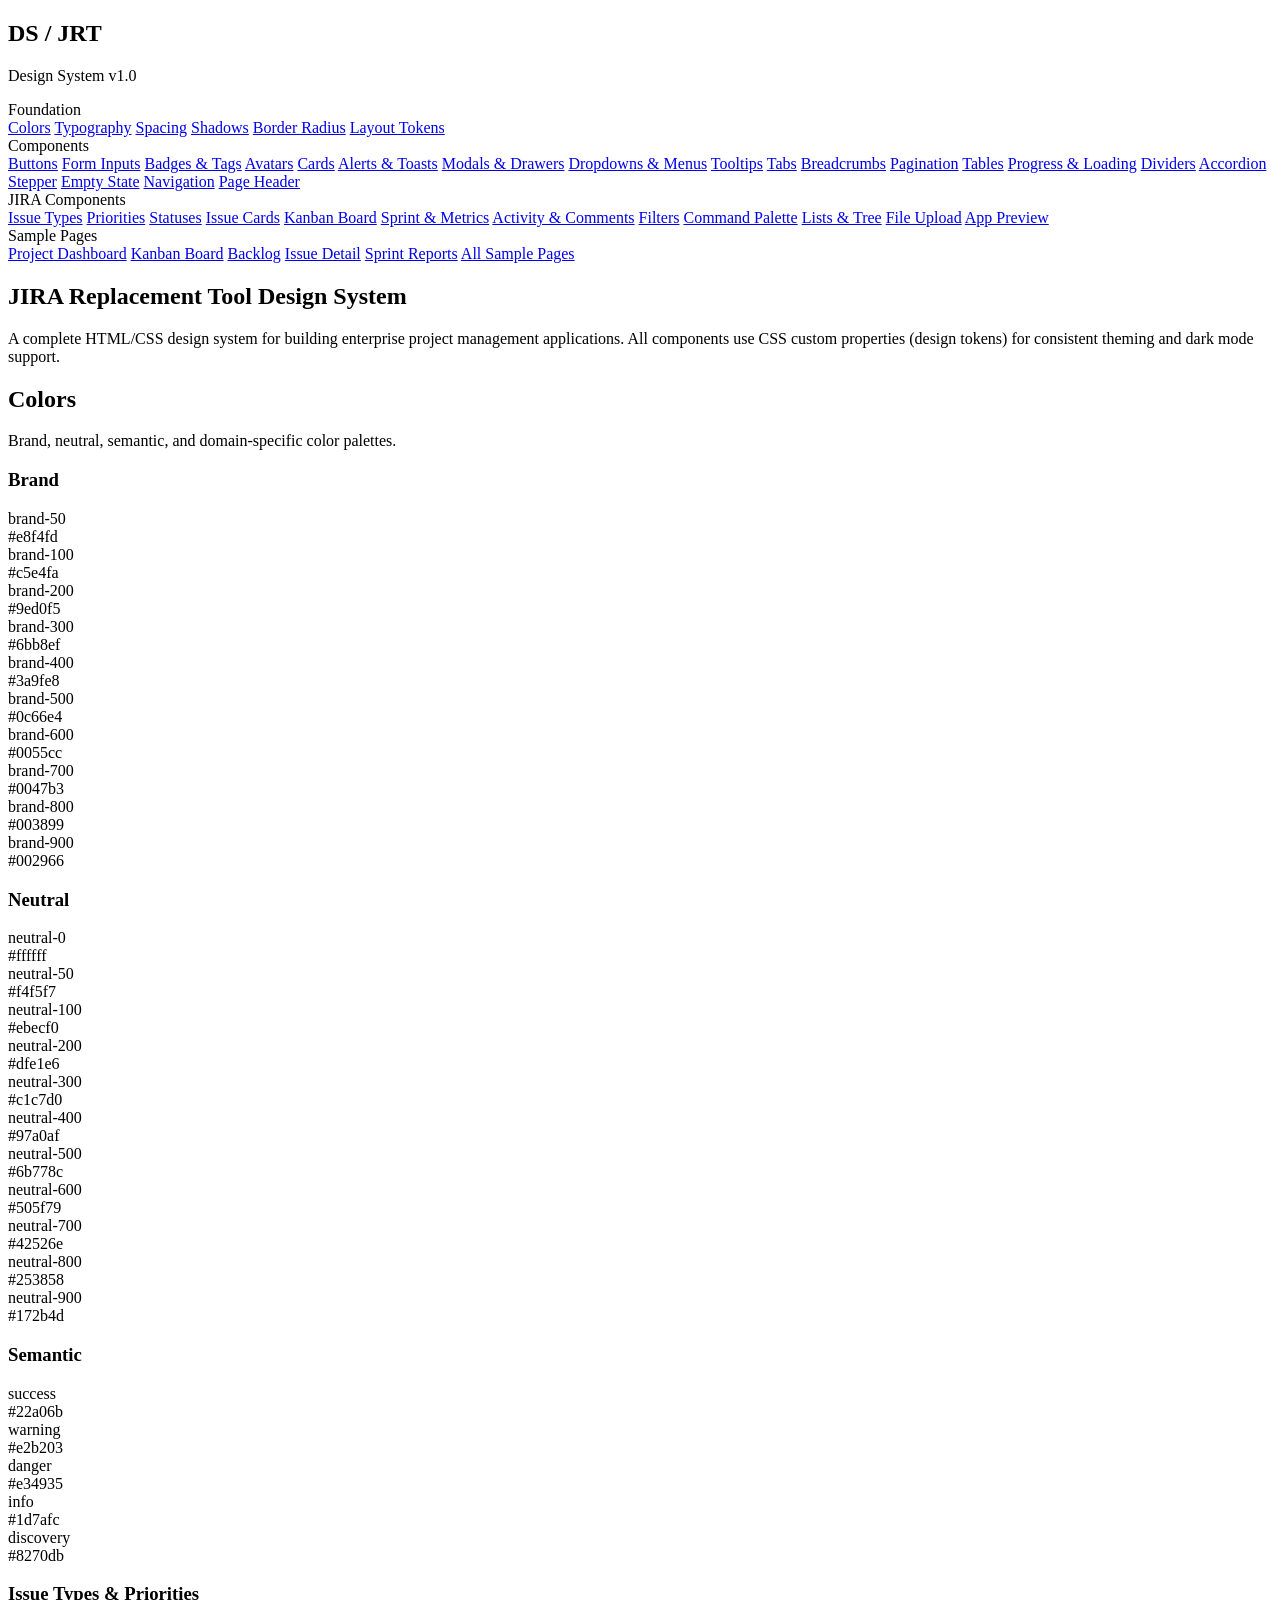
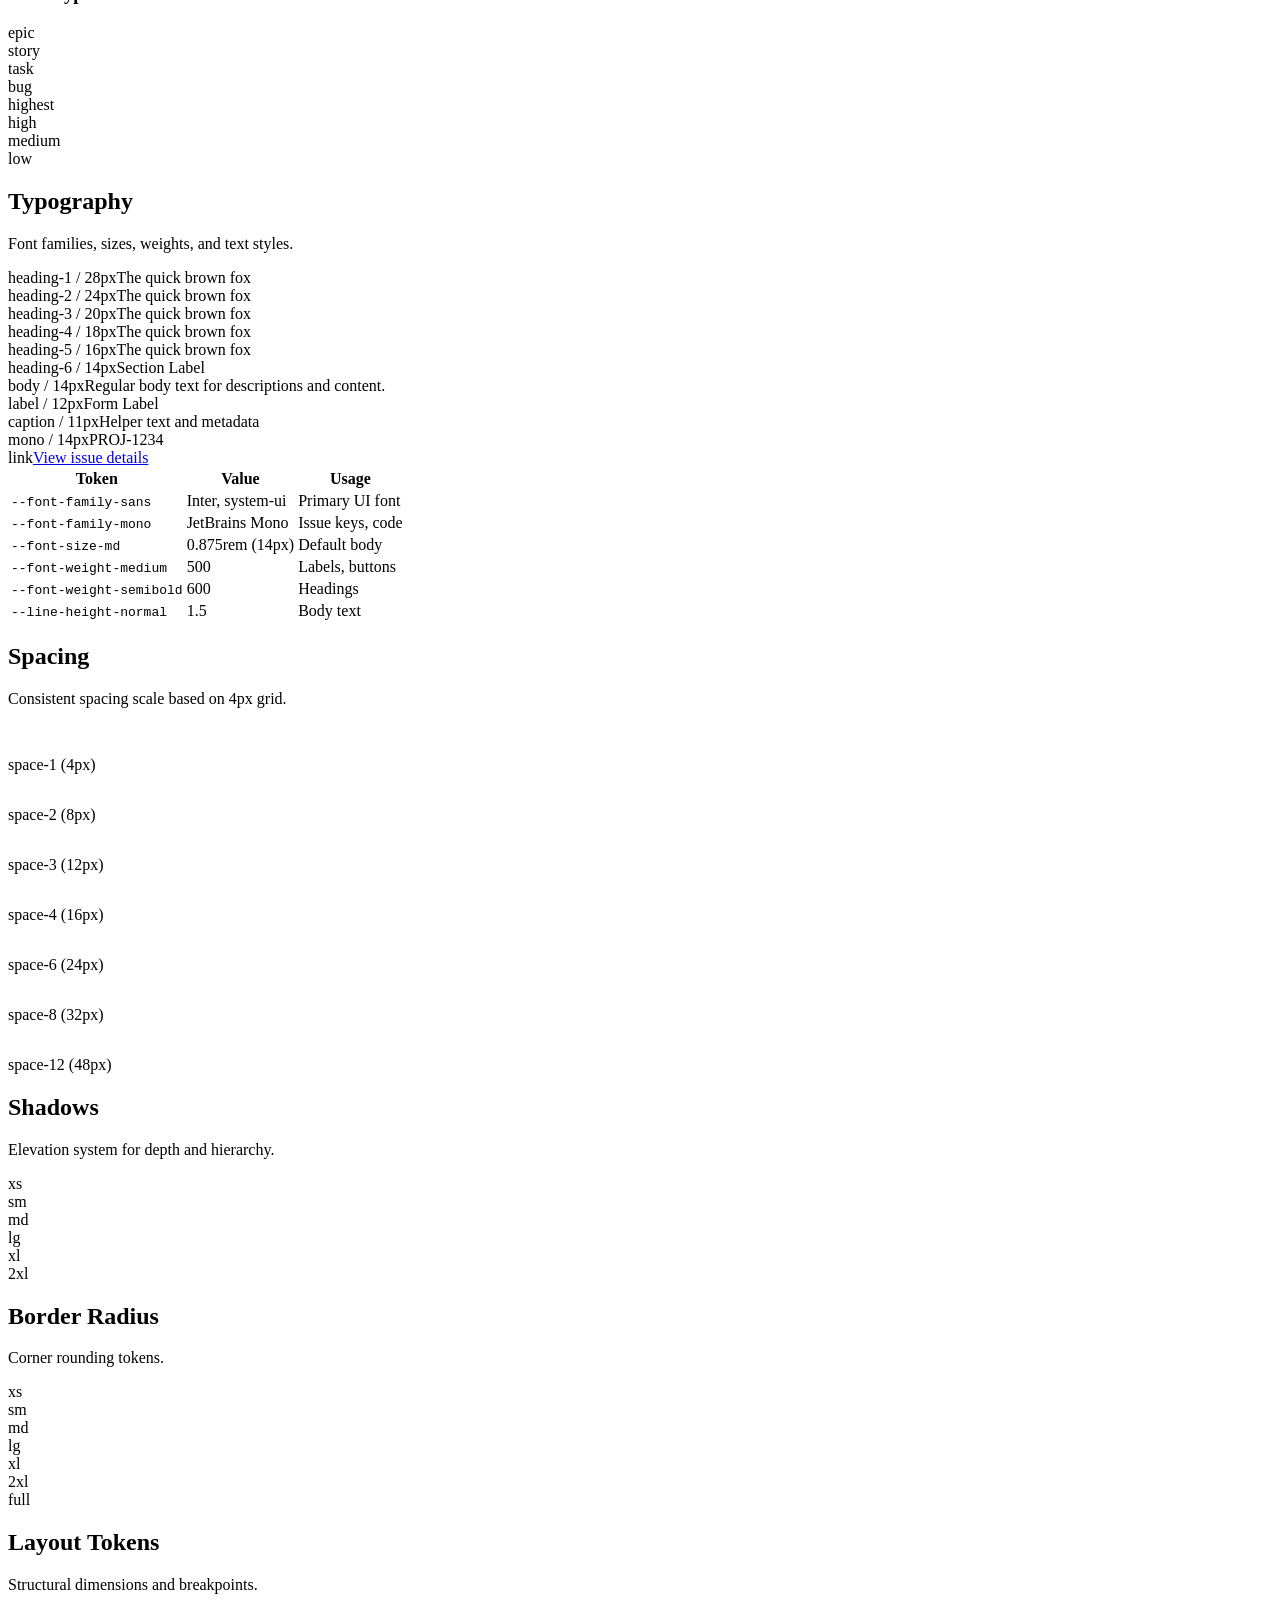
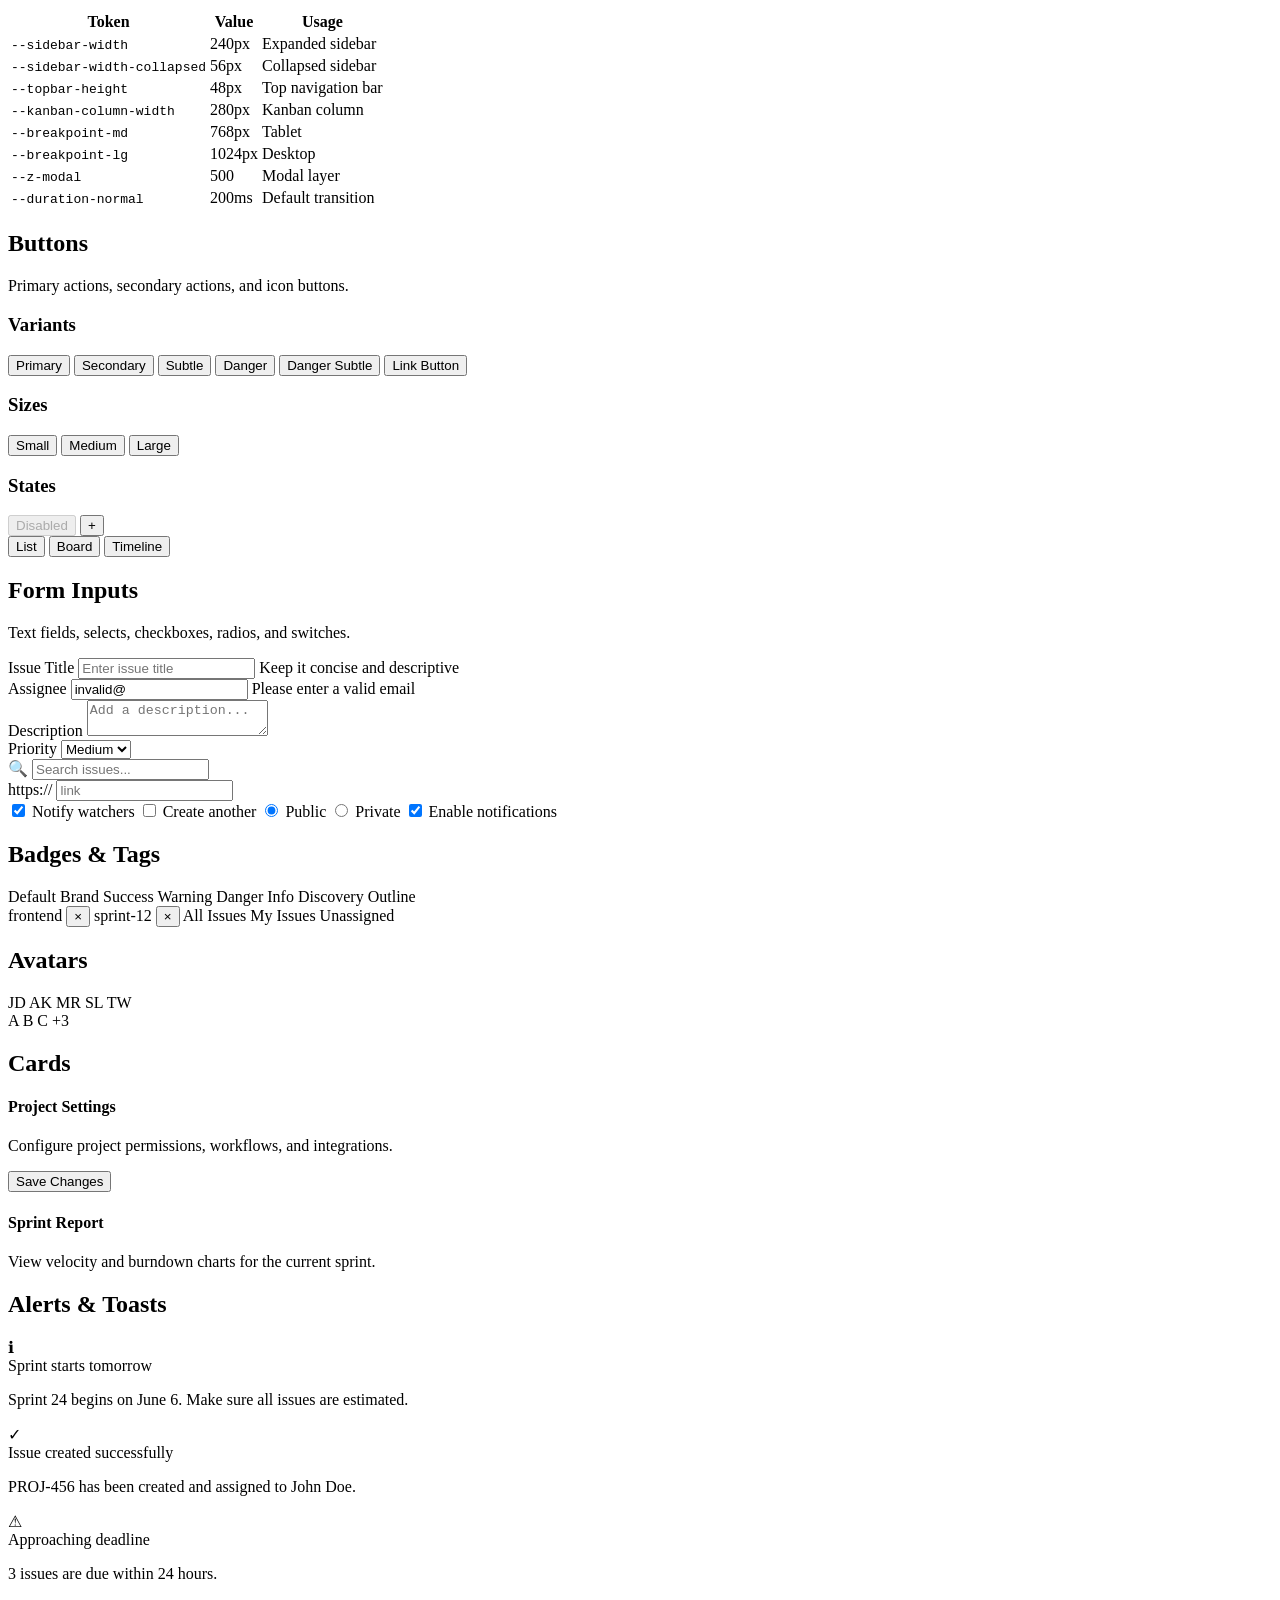
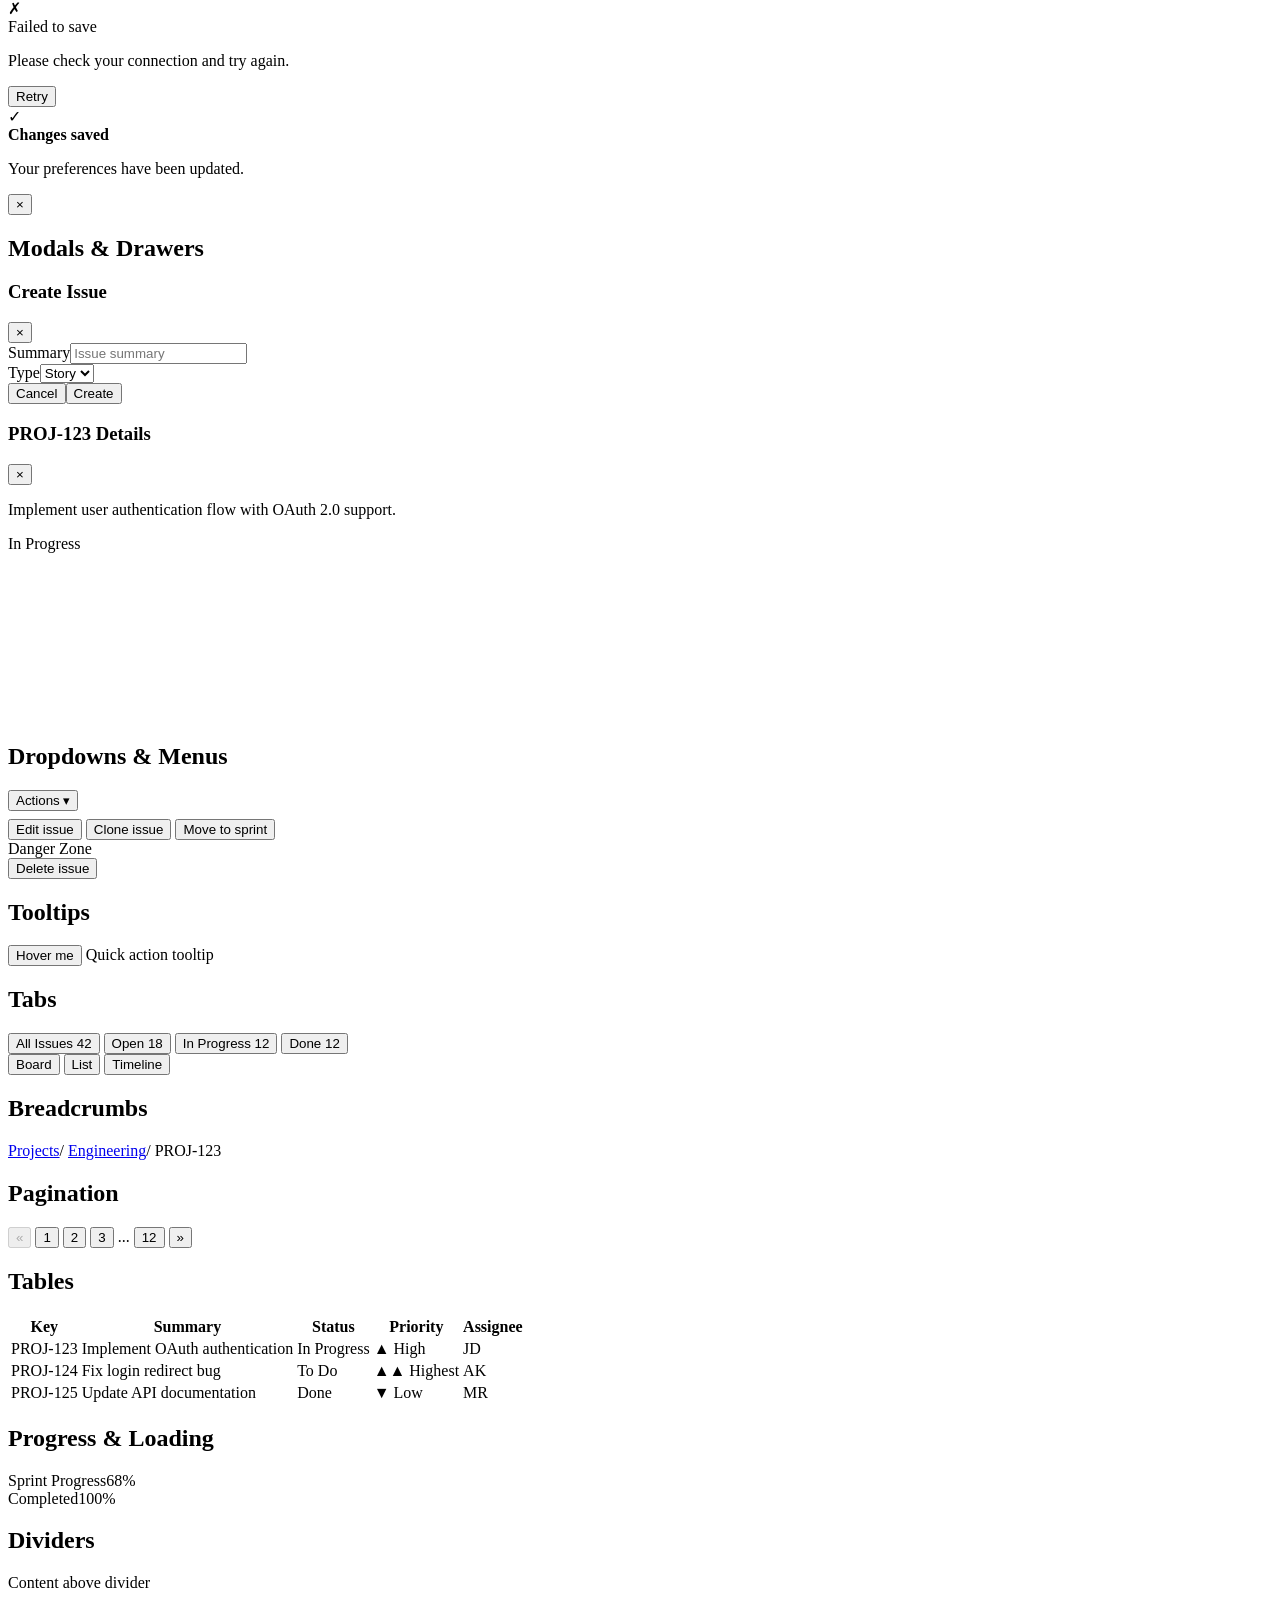
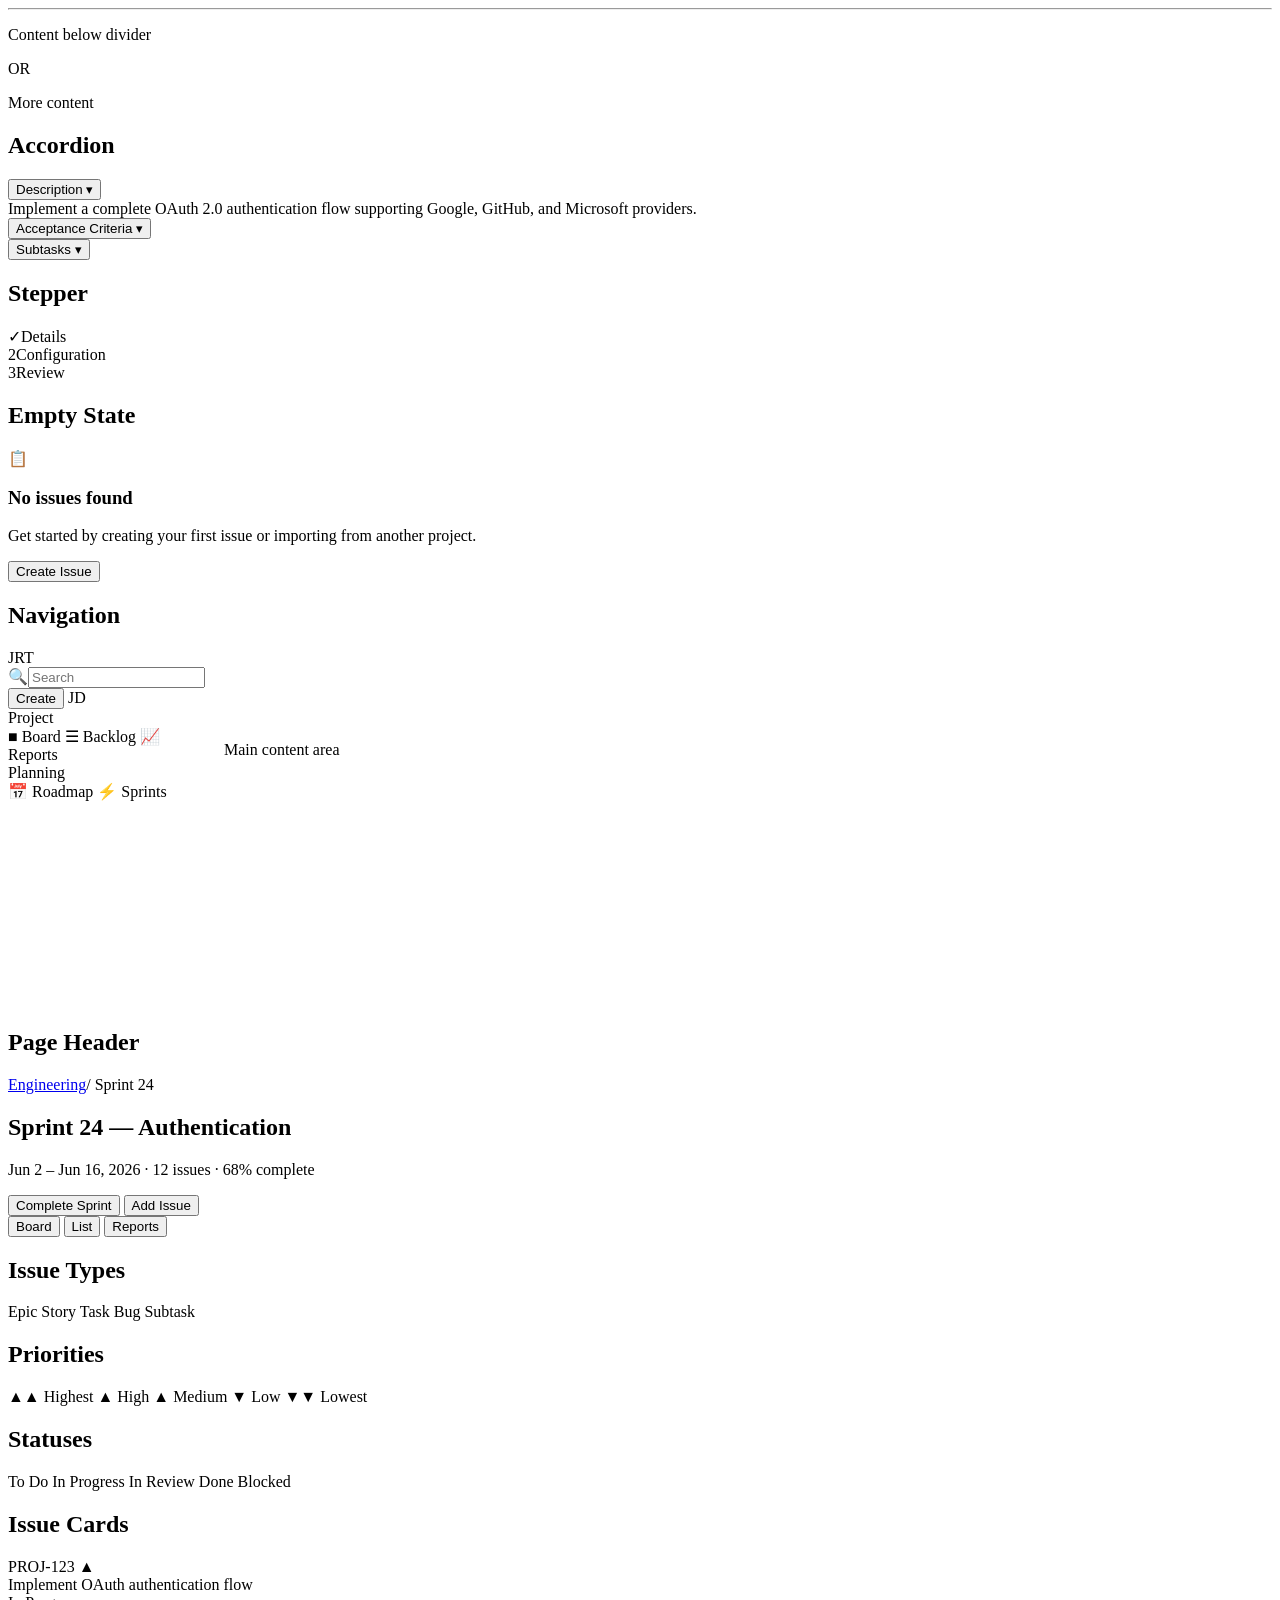
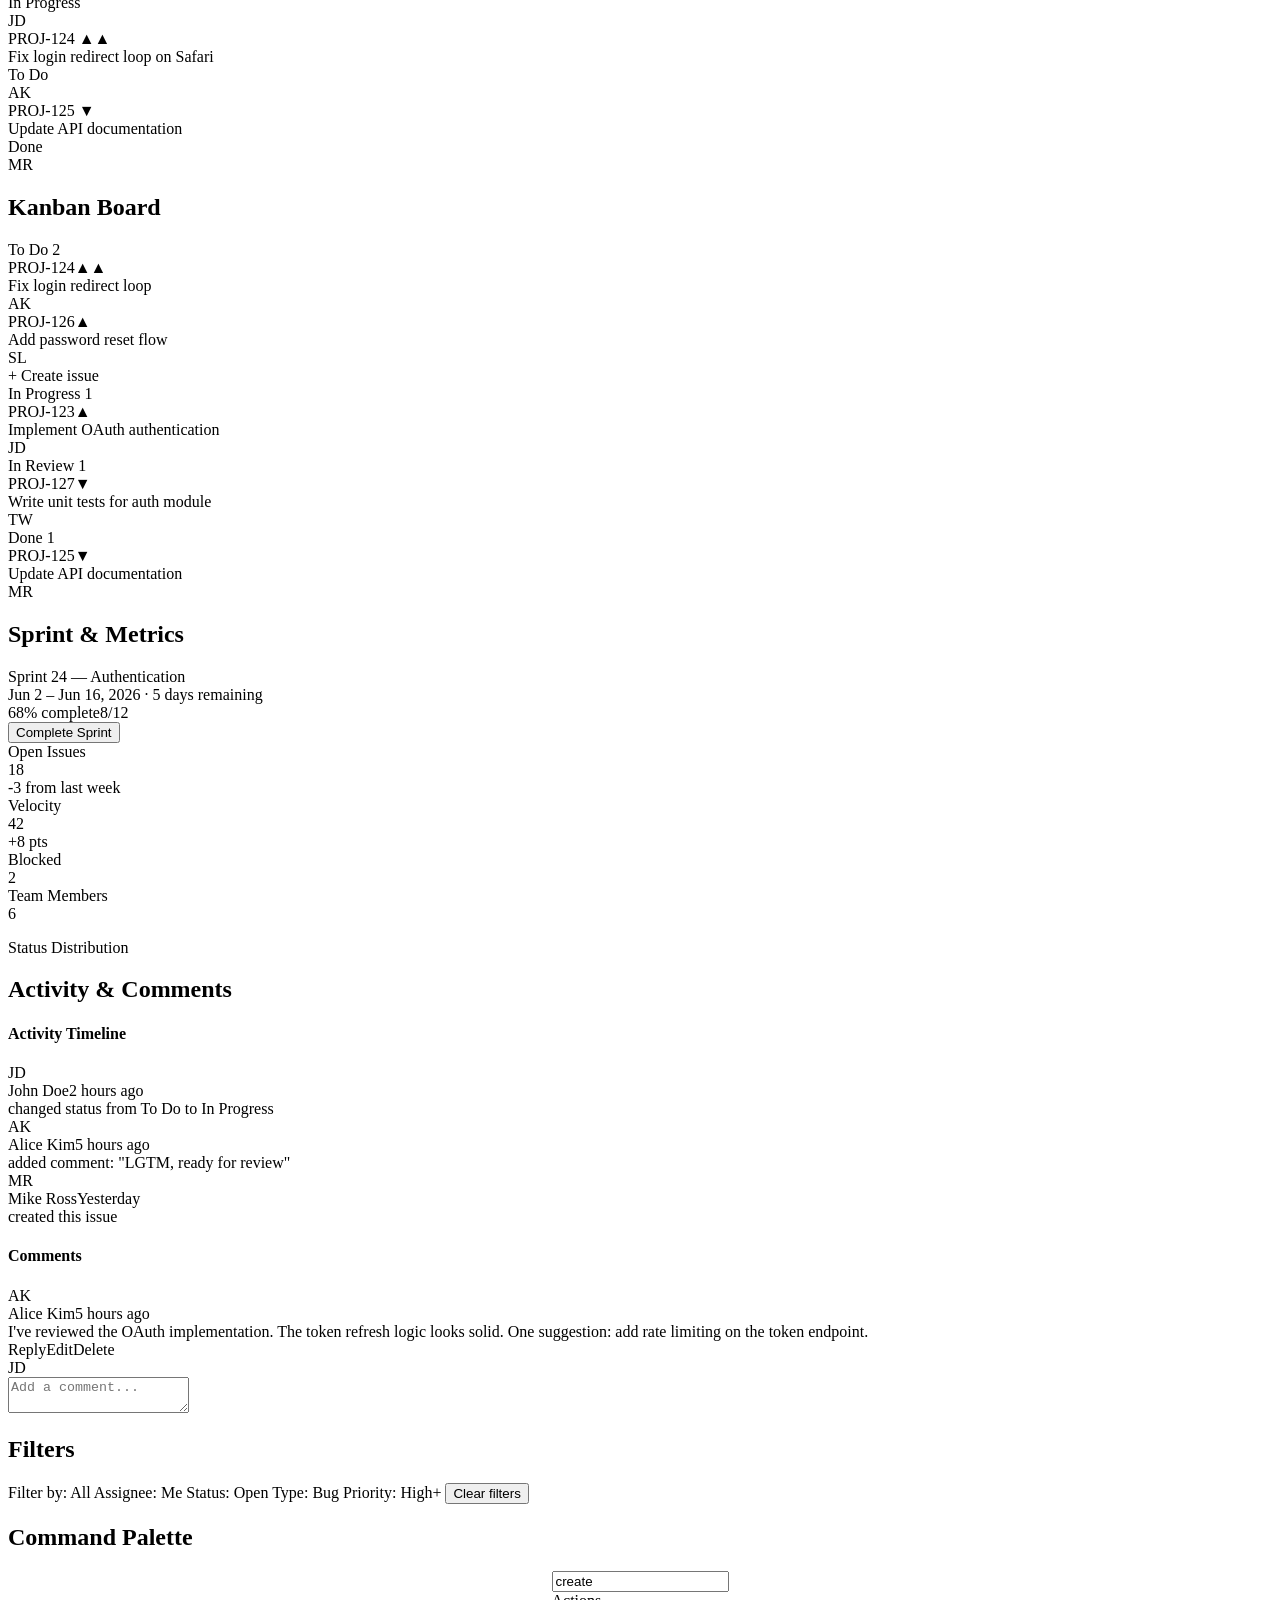
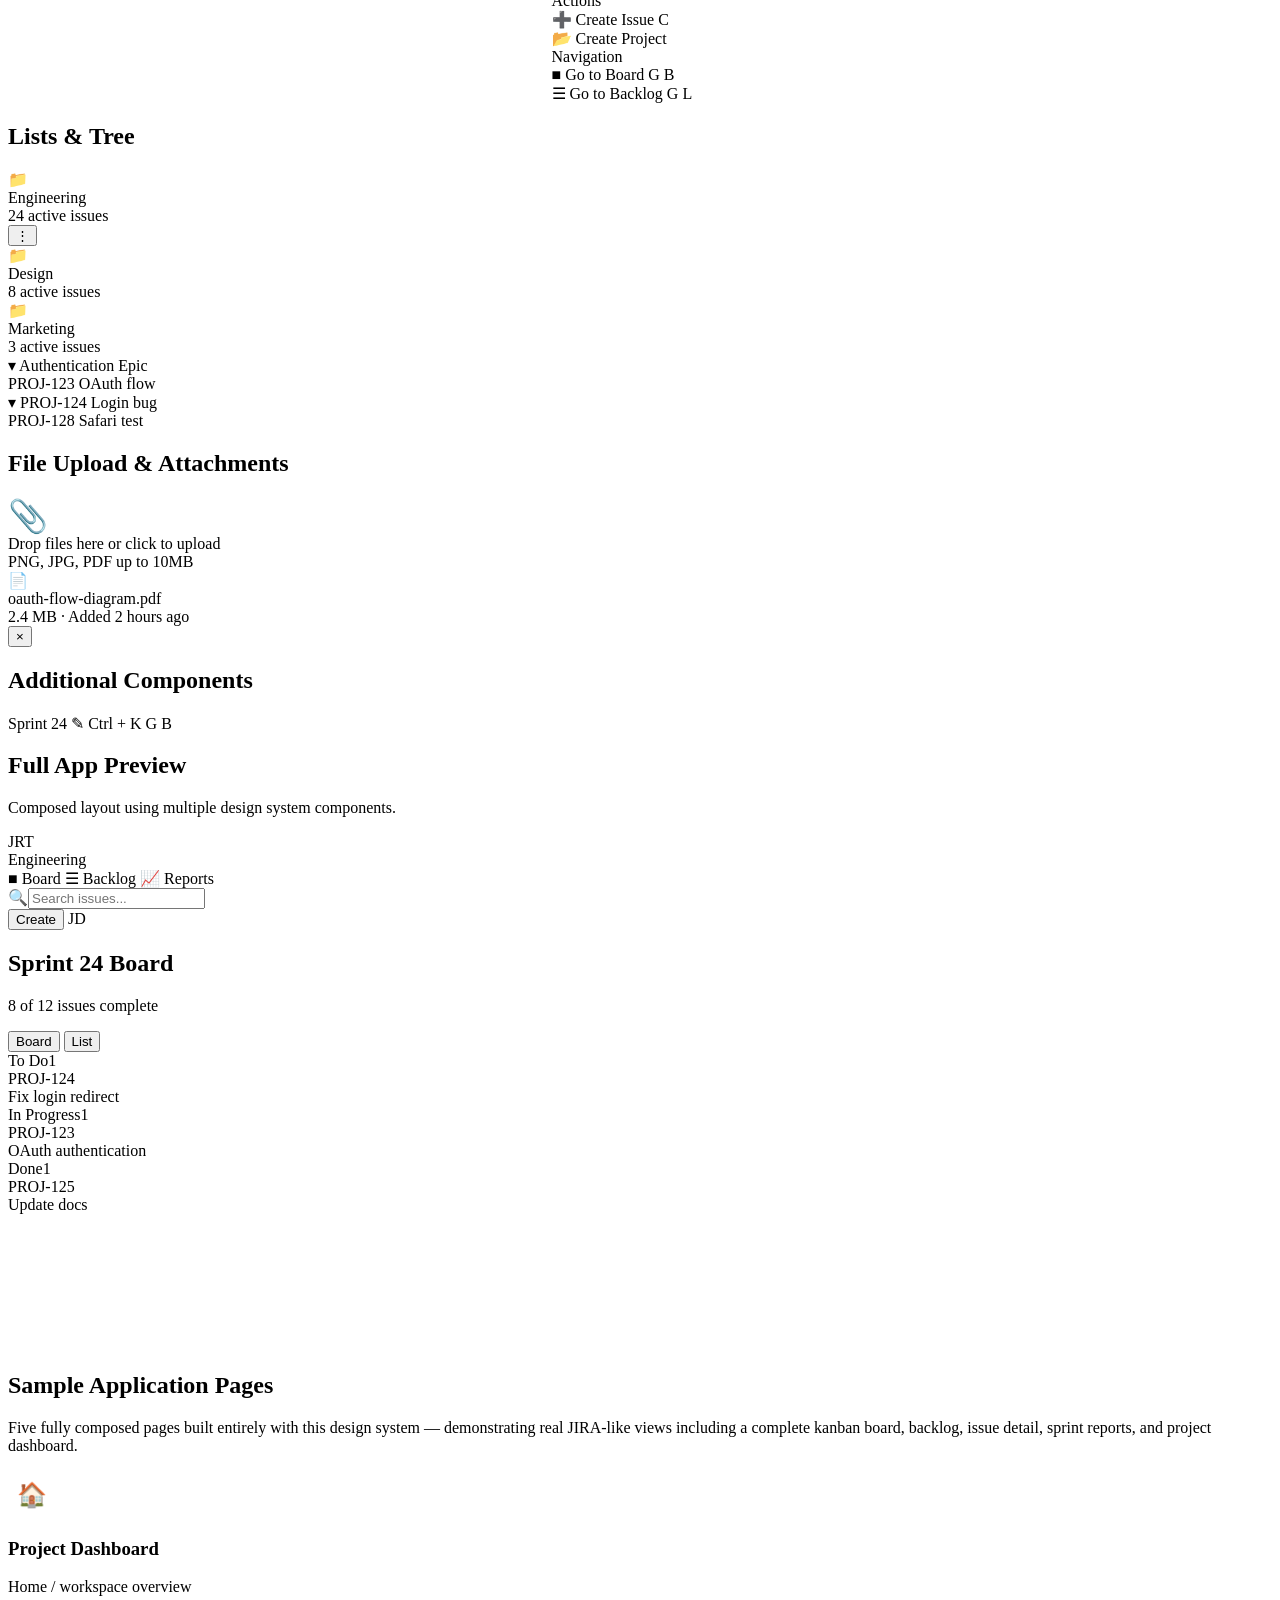
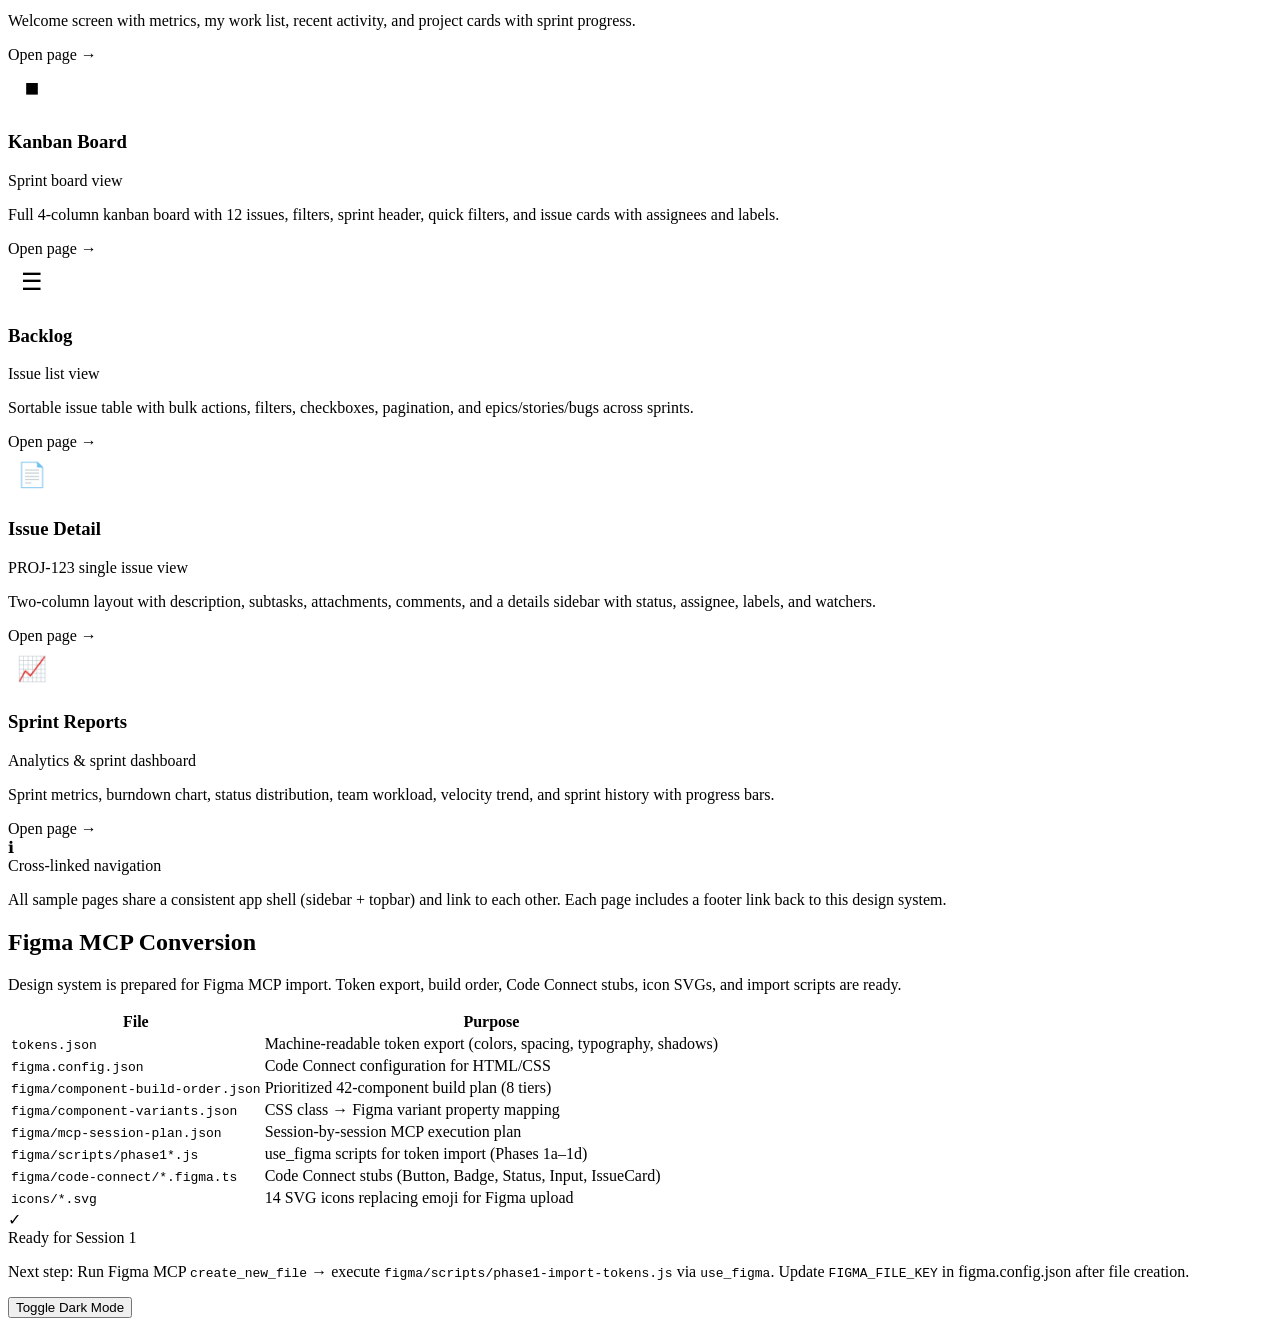
==== index.html @ b59e8199 "Add files via upload" ====
<!DOCTYPE html>
<html lang="en" data-theme="light">
<head>
  <meta charset="UTF-8">
  <meta name="viewport" content="width=device-width, initial-scale=1.0">
  <title>Design System — JIRA Replacement Tool</title>
  <link rel="stylesheet" href="css/main.css">
</head>
<body>
  <div class="ds-layout">
    <!-- Sidebar Navigation -->
    <aside class="ds-sidebar">
      <div class="ds-sidebar__brand">
        <h1>DS / JRT</h1>
        <p>Design System v1.0</p>
      </div>
      <nav>
        <div class="ds-nav__group">
          <div class="ds-nav__label">Foundation</div>
          <a href="#colors" class="ds-nav__link">Colors</a>
          <a href="#typography" class="ds-nav__link">Typography</a>
          <a href="#spacing" class="ds-nav__link">Spacing</a>
          <a href="#shadows" class="ds-nav__link">Shadows</a>
          <a href="#radius" class="ds-nav__link">Border Radius</a>
          <a href="#layout" class="ds-nav__link">Layout Tokens</a>
        </div>
        <div class="ds-nav__group">
          <div class="ds-nav__label">Components</div>
          <a href="#buttons" class="ds-nav__link">Buttons</a>
          <a href="#inputs" class="ds-nav__link">Form Inputs</a>
          <a href="#badges" class="ds-nav__link">Badges & Tags</a>
          <a href="#avatars" class="ds-nav__link">Avatars</a>
          <a href="#cards" class="ds-nav__link">Cards</a>
          <a href="#alerts" class="ds-nav__link">Alerts & Toasts</a>
          <a href="#modals" class="ds-nav__link">Modals & Drawers</a>
          <a href="#dropdowns" class="ds-nav__link">Dropdowns & Menus</a>
          <a href="#tooltips" class="ds-nav__link">Tooltips</a>
          <a href="#tabs" class="ds-nav__link">Tabs</a>
          <a href="#breadcrumbs" class="ds-nav__link">Breadcrumbs</a>
          <a href="#pagination" class="ds-nav__link">Pagination</a>
          <a href="#tables" class="ds-nav__link">Tables</a>
          <a href="#progress" class="ds-nav__link">Progress & Loading</a>
          <a href="#dividers" class="ds-nav__link">Dividers</a>
          <a href="#accordion" class="ds-nav__link">Accordion</a>
          <a href="#stepper" class="ds-nav__link">Stepper</a>
          <a href="#empty-state" class="ds-nav__link">Empty State</a>
          <a href="#navigation" class="ds-nav__link">Navigation</a>
          <a href="#page-header" class="ds-nav__link">Page Header</a>
        </div>
        <div class="ds-nav__group">
          <div class="ds-nav__label">JIRA Components</div>
          <a href="#issue-types" class="ds-nav__link">Issue Types</a>
          <a href="#priorities" class="ds-nav__link">Priorities</a>
          <a href="#statuses" class="ds-nav__link">Statuses</a>
          <a href="#issue-cards" class="ds-nav__link">Issue Cards</a>
          <a href="#kanban" class="ds-nav__link">Kanban Board</a>
          <a href="#sprint" class="ds-nav__link">Sprint & Metrics</a>
          <a href="#activity" class="ds-nav__link">Activity & Comments</a>
          <a href="#filters" class="ds-nav__link">Filters</a>
          <a href="#command-palette" class="ds-nav__link">Command Palette</a>
          <a href="#lists" class="ds-nav__link">Lists & Tree</a>
          <a href="#file-upload" class="ds-nav__link">File Upload</a>
          <a href="#app-preview" class="ds-nav__link">App Preview</a>
        </div>
        <div class="ds-nav__group">
          <div class="ds-nav__label">Sample Pages</div>
          <a href="pages/project-dashboard.html" class="ds-nav__link">Project Dashboard</a>
          <a href="pages/kanban-board.html" class="ds-nav__link">Kanban Board</a>
          <a href="pages/backlog.html" class="ds-nav__link">Backlog</a>
          <a href="pages/issue-detail.html" class="ds-nav__link">Issue Detail</a>
          <a href="pages/sprint-dashboard.html" class="ds-nav__link">Sprint Reports</a>
          <a href="#sample-pages" class="ds-nav__link">All Sample Pages</a>
        </div>
      </nav>
    </aside>

    <!-- Main Content -->
    <main class="ds-main">
      <!-- Hero -->
      <section class="ds-section" id="intro">
        <div class="ds-section__header">
          <h1 class="heading-1">JIRA Replacement Tool Design System</h1>
          <p class="ds-section__description">
            A complete HTML/CSS design system for building enterprise project management applications.
            All components use CSS custom properties (design tokens) for consistent theming and dark mode support.
          </p>
        </div>
      </section>

      <!-- ═══════════ DESIGN TOKENS ═══════════ -->

      <!-- Colors -->
      <section class="ds-section" id="colors">
        <div class="ds-section__header">
          <h2 class="ds-section__title">Colors</h2>
          <p class="ds-section__description">Brand, neutral, semantic, and domain-specific color palettes.</p>
        </div>

        <div class="ds-subsection">
          <h3 class="ds-subsection__title">Brand</h3>
          <div class="token-grid">
            <div class="token-swatch"><div class="token-swatch__color" style="background:var(--color-brand-50)"></div><div class="token-swatch__info"><div class="token-swatch__name">brand-50</div><div class="token-swatch__value">#e8f4fd</div></div></div>
            <div class="token-swatch"><div class="token-swatch__color" style="background:var(--color-brand-100)"></div><div class="token-swatch__info"><div class="token-swatch__name">brand-100</div><div class="token-swatch__value">#c5e4fa</div></div></div>
            <div class="token-swatch"><div class="token-swatch__color" style="background:var(--color-brand-200)"></div><div class="token-swatch__info"><div class="token-swatch__name">brand-200</div><div class="token-swatch__value">#9ed0f5</div></div></div>
            <div class="token-swatch"><div class="token-swatch__color" style="background:var(--color-brand-300)"></div><div class="token-swatch__info"><div class="token-swatch__name">brand-300</div><div class="token-swatch__value">#6bb8ef</div></div></div>
            <div class="token-swatch"><div class="token-swatch__color" style="background:var(--color-brand-400)"></div><div class="token-swatch__info"><div class="token-swatch__name">brand-400</div><div class="token-swatch__value">#3a9fe8</div></div></div>
            <div class="token-swatch"><div class="token-swatch__color" style="background:var(--color-brand-500)"></div><div class="token-swatch__info"><div class="token-swatch__name">brand-500</div><div class="token-swatch__value">#0c66e4</div></div></div>
            <div class="token-swatch"><div class="token-swatch__color" style="background:var(--color-brand-600)"></div><div class="token-swatch__info"><div class="token-swatch__name">brand-600</div><div class="token-swatch__value">#0055cc</div></div></div>
            <div class="token-swatch"><div class="token-swatch__color" style="background:var(--color-brand-700)"></div><div class="token-swatch__info"><div class="token-swatch__name">brand-700</div><div class="token-swatch__value">#0047b3</div></div></div>
            <div class="token-swatch"><div class="token-swatch__color" style="background:var(--color-brand-800)"></div><div class="token-swatch__info"><div class="token-swatch__name">brand-800</div><div class="token-swatch__value">#003899</div></div></div>
            <div class="token-swatch"><div class="token-swatch__color" style="background:var(--color-brand-900)"></div><div class="token-swatch__info"><div class="token-swatch__name">brand-900</div><div class="token-swatch__value">#002966</div></div></div>
          </div>
        </div>

        <div class="ds-subsection">
          <h3 class="ds-subsection__title">Neutral</h3>
          <div class="token-grid">
            <div class="token-swatch"><div class="token-swatch__color" style="background:var(--color-neutral-0)"></div><div class="token-swatch__info"><div class="token-swatch__name">neutral-0</div><div class="token-swatch__value">#ffffff</div></div></div>
            <div class="token-swatch"><div class="token-swatch__color" style="background:var(--color-neutral-50)"></div><div class="token-swatch__info"><div class="token-swatch__name">neutral-50</div><div class="token-swatch__value">#f4f5f7</div></div></div>
            <div class="token-swatch"><div class="token-swatch__color" style="background:var(--color-neutral-100)"></div><div class="token-swatch__info"><div class="token-swatch__name">neutral-100</div><div class="token-swatch__value">#ebecf0</div></div></div>
            <div class="token-swatch"><div class="token-swatch__color" style="background:var(--color-neutral-200)"></div><div class="token-swatch__info"><div class="token-swatch__name">neutral-200</div><div class="token-swatch__value">#dfe1e6</div></div></div>
            <div class="token-swatch"><div class="token-swatch__color" style="background:var(--color-neutral-300)"></div><div class="token-swatch__info"><div class="token-swatch__name">neutral-300</div><div class="token-swatch__value">#c1c7d0</div></div></div>
            <div class="token-swatch"><div class="token-swatch__color" style="background:var(--color-neutral-400)"></div><div class="token-swatch__info"><div class="token-swatch__name">neutral-400</div><div class="token-swatch__value">#97a0af</div></div></div>
            <div class="token-swatch"><div class="token-swatch__color" style="background:var(--color-neutral-500)"></div><div class="token-swatch__info"><div class="token-swatch__name">neutral-500</div><div class="token-swatch__value">#6b778c</div></div></div>
            <div class="token-swatch"><div class="token-swatch__color" style="background:var(--color-neutral-600)"></div><div class="token-swatch__info"><div class="token-swatch__name">neutral-600</div><div class="token-swatch__value">#505f79</div></div></div>
            <div class="token-swatch"><div class="token-swatch__color" style="background:var(--color-neutral-700)"></div><div class="token-swatch__info"><div class="token-swatch__name">neutral-700</div><div class="token-swatch__value">#42526e</div></div></div>
            <div class="token-swatch"><div class="token-swatch__color" style="background:var(--color-neutral-800)"></div><div class="token-swatch__info"><div class="token-swatch__name">neutral-800</div><div class="token-swatch__value">#253858</div></div></div>
            <div class="token-swatch"><div class="token-swatch__color" style="background:var(--color-neutral-900)"></div><div class="token-swatch__info"><div class="token-swatch__name">neutral-900</div><div class="token-swatch__value">#172b4d</div></div></div>
          </div>
        </div>

        <div class="ds-subsection">
          <h3 class="ds-subsection__title">Semantic</h3>
          <div class="token-grid">
            <div class="token-swatch"><div class="token-swatch__color" style="background:var(--color-success-500)"></div><div class="token-swatch__info"><div class="token-swatch__name">success</div><div class="token-swatch__value">#22a06b</div></div></div>
            <div class="token-swatch"><div class="token-swatch__color" style="background:var(--color-warning-500)"></div><div class="token-swatch__info"><div class="token-swatch__name">warning</div><div class="token-swatch__value">#e2b203</div></div></div>
            <div class="token-swatch"><div class="token-swatch__color" style="background:var(--color-danger-500)"></div><div class="token-swatch__info"><div class="token-swatch__name">danger</div><div class="token-swatch__value">#e34935</div></div></div>
            <div class="token-swatch"><div class="token-swatch__color" style="background:var(--color-info-500)"></div><div class="token-swatch__info"><div class="token-swatch__name">info</div><div class="token-swatch__value">#1d7afc</div></div></div>
            <div class="token-swatch"><div class="token-swatch__color" style="background:var(--color-discovery-500)"></div><div class="token-swatch__info"><div class="token-swatch__name">discovery</div><div class="token-swatch__value">#8270db</div></div></div>
          </div>
        </div>

        <div class="ds-subsection">
          <h3 class="ds-subsection__title">Issue Types & Priorities</h3>
          <div class="token-grid">
            <div class="token-swatch"><div class="token-swatch__color" style="background:var(--color-issue-epic)"></div><div class="token-swatch__info"><div class="token-swatch__name">epic</div></div></div>
            <div class="token-swatch"><div class="token-swatch__color" style="background:var(--color-issue-story)"></div><div class="token-swatch__info"><div class="token-swatch__name">story</div></div></div>
            <div class="token-swatch"><div class="token-swatch__color" style="background:var(--color-issue-task)"></div><div class="token-swatch__info"><div class="token-swatch__name">task</div></div></div>
            <div class="token-swatch"><div class="token-swatch__color" style="background:var(--color-issue-bug)"></div><div class="token-swatch__info"><div class="token-swatch__name">bug</div></div></div>
            <div class="token-swatch"><div class="token-swatch__color" style="background:var(--color-priority-highest)"></div><div class="token-swatch__info"><div class="token-swatch__name">highest</div></div></div>
            <div class="token-swatch"><div class="token-swatch__color" style="background:var(--color-priority-high)"></div><div class="token-swatch__info"><div class="token-swatch__name">high</div></div></div>
            <div class="token-swatch"><div class="token-swatch__color" style="background:var(--color-priority-medium)"></div><div class="token-swatch__info"><div class="token-swatch__name">medium</div></div></div>
            <div class="token-swatch"><div class="token-swatch__color" style="background:var(--color-priority-low)"></div><div class="token-swatch__info"><div class="token-swatch__name">low</div></div></div>
          </div>
        </div>
      </section>

      <!-- Typography -->
      <section class="ds-section" id="typography">
        <div class="ds-section__header">
          <h2 class="ds-section__title">Typography</h2>
          <p class="ds-section__description">Font families, sizes, weights, and text styles.</p>
        </div>
        <div class="ds-demo">
          <div class="typography-demo">
            <div class="typography-row"><span class="typography-row__meta">heading-1 / 28px</span><span class="heading-1">The quick brown fox</span></div>
            <div class="typography-row"><span class="typography-row__meta">heading-2 / 24px</span><span class="heading-2">The quick brown fox</span></div>
            <div class="typography-row"><span class="typography-row__meta">heading-3 / 20px</span><span class="heading-3">The quick brown fox</span></div>
            <div class="typography-row"><span class="typography-row__meta">heading-4 / 18px</span><span class="heading-4">The quick brown fox</span></div>
            <div class="typography-row"><span class="typography-row__meta">heading-5 / 16px</span><span class="heading-5">The quick brown fox</span></div>
            <div class="typography-row"><span class="typography-row__meta">heading-6 / 14px</span><span class="heading-6">Section Label</span></div>
            <div class="typography-row"><span class="typography-row__meta">body / 14px</span><span>Regular body text for descriptions and content.</span></div>
            <div class="typography-row"><span class="typography-row__meta">label / 12px</span><span class="label">Form Label</span></div>
            <div class="typography-row"><span class="typography-row__meta">caption / 11px</span><span class="caption">Helper text and metadata</span></div>
            <div class="typography-row"><span class="typography-row__meta">mono / 14px</span><span class="code">PROJ-1234</span></div>
            <div class="typography-row"><span class="typography-row__meta">link</span><a href="#" class="link">View issue details</a></div>
          </div>
        </div>
        <table class="token-table">
          <thead><tr><th>Token</th><th>Value</th><th>Usage</th></tr></thead>
          <tbody>
            <tr><td><code>--font-family-sans</code></td><td>Inter, system-ui</td><td>Primary UI font</td></tr>
            <tr><td><code>--font-family-mono</code></td><td>JetBrains Mono</td><td>Issue keys, code</td></tr>
            <tr><td><code>--font-size-md</code></td><td>0.875rem (14px)</td><td>Default body</td></tr>
            <tr><td><code>--font-weight-medium</code></td><td>500</td><td>Labels, buttons</td></tr>
            <tr><td><code>--font-weight-semibold</code></td><td>600</td><td>Headings</td></tr>
            <tr><td><code>--line-height-normal</code></td><td>1.5</td><td>Body text</td></tr>
          </tbody>
        </table>
      </section>

      <!-- Spacing -->
      <section class="ds-section" id="spacing">
        <div class="ds-section__header">
          <h2 class="ds-section__title">Spacing</h2>
          <p class="ds-section__description">Consistent spacing scale based on 4px grid.</p>
        </div>
        <div class="ds-demo">
          <div class="spacing-demo">
            <div class="spacing-block"><div class="spacing-block__visual" style="width:var(--space-1);height:32px"></div><span class="spacing-block__label">space-1 (4px)</span></div>
            <div class="spacing-block"><div class="spacing-block__visual" style="width:var(--space-2);height:32px"></div><span class="spacing-block__label">space-2 (8px)</span></div>
            <div class="spacing-block"><div class="spacing-block__visual" style="width:var(--space-3);height:32px"></div><span class="spacing-block__label">space-3 (12px)</span></div>
            <div class="spacing-block"><div class="spacing-block__visual" style="width:var(--space-4);height:32px"></div><span class="spacing-block__label">space-4 (16px)</span></div>
            <div class="spacing-block"><div class="spacing-block__visual" style="width:var(--space-6);height:32px"></div><span class="spacing-block__label">space-6 (24px)</span></div>
            <div class="spacing-block"><div class="spacing-block__visual" style="width:var(--space-8);height:32px"></div><span class="spacing-block__label">space-8 (32px)</span></div>
            <div class="spacing-block"><div class="spacing-block__visual" style="width:var(--space-12);height:32px"></div><span class="spacing-block__label">space-12 (48px)</span></div>
          </div>
        </div>
      </section>

      <!-- Shadows -->
      <section class="ds-section" id="shadows">
        <div class="ds-section__header">
          <h2 class="ds-section__title">Shadows</h2>
          <p class="ds-section__description">Elevation system for depth and hierarchy.</p>
        </div>
        <div class="ds-demo">
          <div class="shadow-demo">
            <div class="shadow-box" style="box-shadow:var(--shadow-xs)">xs</div>
            <div class="shadow-box" style="box-shadow:var(--shadow-sm)">sm</div>
            <div class="shadow-box" style="box-shadow:var(--shadow-md)">md</div>
            <div class="shadow-box" style="box-shadow:var(--shadow-lg)">lg</div>
            <div class="shadow-box" style="box-shadow:var(--shadow-xl)">xl</div>
            <div class="shadow-box" style="box-shadow:var(--shadow-2xl)">2xl</div>
          </div>
        </div>
      </section>

      <!-- Border Radius -->
      <section class="ds-section" id="radius">
        <div class="ds-section__header">
          <h2 class="ds-section__title">Border Radius</h2>
          <p class="ds-section__description">Corner rounding tokens.</p>
        </div>
        <div class="ds-demo ds-demo--inline">
          <div class="radius-box" style="border-radius:var(--radius-xs)">xs</div>
          <div class="radius-box" style="border-radius:var(--radius-sm)">sm</div>
          <div class="radius-box" style="border-radius:var(--radius-md)">md</div>
          <div class="radius-box" style="border-radius:var(--radius-lg)">lg</div>
          <div class="radius-box" style="border-radius:var(--radius-xl)">xl</div>
          <div class="radius-box" style="border-radius:var(--radius-2xl)">2xl</div>
          <div class="radius-box" style="border-radius:var(--radius-full)">full</div>
        </div>
      </section>

      <!-- Layout Tokens -->
      <section class="ds-section" id="layout">
        <div class="ds-section__header">
          <h2 class="ds-section__title">Layout Tokens</h2>
          <p class="ds-section__description">Structural dimensions and breakpoints.</p>
        </div>
        <table class="token-table">
          <thead><tr><th>Token</th><th>Value</th><th>Usage</th></tr></thead>
          <tbody>
            <tr><td><code>--sidebar-width</code></td><td>240px</td><td>Expanded sidebar</td></tr>
            <tr><td><code>--sidebar-width-collapsed</code></td><td>56px</td><td>Collapsed sidebar</td></tr>
            <tr><td><code>--topbar-height</code></td><td>48px</td><td>Top navigation bar</td></tr>
            <tr><td><code>--kanban-column-width</code></td><td>280px</td><td>Kanban column</td></tr>
            <tr><td><code>--breakpoint-md</code></td><td>768px</td><td>Tablet</td></tr>
            <tr><td><code>--breakpoint-lg</code></td><td>1024px</td><td>Desktop</td></tr>
            <tr><td><code>--z-modal</code></td><td>500</td><td>Modal layer</td></tr>
            <tr><td><code>--duration-normal</code></td><td>200ms</td><td>Default transition</td></tr>
          </tbody>
        </table>
      </section>

      <!-- ═══════════ COMPONENTS ═══════════ -->

      <!-- Buttons -->
      <section class="ds-section" id="buttons">
        <div class="ds-section__header">
          <h2 class="ds-section__title">Buttons</h2>
          <p class="ds-section__description">Primary actions, secondary actions, and icon buttons.</p>
        </div>
        <div class="ds-subsection">
          <h3 class="ds-subsection__title">Variants</h3>
          <div class="ds-demo ds-demo--inline">
            <button class="btn btn--primary">Primary</button>
            <button class="btn btn--secondary">Secondary</button>
            <button class="btn btn--subtle">Subtle</button>
            <button class="btn btn--danger">Danger</button>
            <button class="btn btn--danger-subtle">Danger Subtle</button>
            <button class="btn btn--link">Link Button</button>
          </div>
        </div>
        <div class="ds-subsection">
          <h3 class="ds-subsection__title">Sizes</h3>
          <div class="ds-demo ds-demo--inline">
            <button class="btn btn--primary btn--sm">Small</button>
            <button class="btn btn--primary">Medium</button>
            <button class="btn btn--primary btn--lg">Large</button>
          </div>
        </div>
        <div class="ds-subsection">
          <h3 class="ds-subsection__title">States</h3>
          <div class="ds-demo ds-demo--inline">
            <button class="btn btn--primary" disabled>Disabled</button>
            <button class="btn btn--primary btn--icon" aria-label="Add">+</button>
            <div class="btn-group">
              <button class="btn btn--secondary is-active">List</button>
              <button class="btn btn--secondary">Board</button>
              <button class="btn btn--secondary">Timeline</button>
            </div>
          </div>
        </div>
      </section>

      <!-- Form Inputs -->
      <section class="ds-section" id="inputs">
        <div class="ds-section__header">
          <h2 class="ds-section__title">Form Inputs</h2>
          <p class="ds-section__description">Text fields, selects, checkboxes, radios, and switches.</p>
        </div>
        <div class="ds-demo ds-demo--grid" style="grid-template-columns:repeat(2,1fr)">
          <div class="form-field">
            <label class="form-field__label">Issue Title</label>
            <input type="text" class="input" placeholder="Enter issue title">
            <span class="form-field__hint">Keep it concise and descriptive</span>
          </div>
          <div class="form-field is-error">
            <label class="form-field__label">Assignee</label>
            <input type="text" class="input" value="invalid@">
            <span class="form-field__error">Please enter a valid email</span>
          </div>
          <div class="form-field">
            <label class="form-field__label">Description</label>
            <textarea class="input textarea" placeholder="Add a description..."></textarea>
          </div>
          <div class="form-field">
            <label class="form-field__label">Priority</label>
            <select class="input select">
              <option>Highest</option>
              <option>High</option>
              <option selected>Medium</option>
              <option>Low</option>
            </select>
          </div>
          <div class="search-input">
            <span class="search-input__icon">&#128269;</span>
            <input type="search" class="input" placeholder="Search issues...">
          </div>
          <div class="input-group">
            <span class="input-group__addon">https://</span>
            <input type="text" class="input" placeholder="link">
          </div>
        </div>
        <div class="ds-demo ds-demo--inline mt-4">
          <label class="checkbox"><input type="checkbox" checked> Notify watchers</label>
          <label class="checkbox"><input type="checkbox"> Create another</label>
          <label class="radio"><input type="radio" name="vis" checked> Public</label>
          <label class="radio"><input type="radio" name="vis"> Private</label>
          <label class="switch">
            <input type="checkbox" checked>
            <span class="switch__track"><span class="switch__thumb"></span></span>
            <span>Enable notifications</span>
          </label>
        </div>
      </section>

      <!-- Badges & Tags -->
      <section class="ds-section" id="badges">
        <div class="ds-section__header">
          <h2 class="ds-section__title">Badges & Tags</h2>
        </div>
        <div class="ds-demo ds-demo--inline">
          <span class="badge badge--default">Default</span>
          <span class="badge badge--brand">Brand</span>
          <span class="badge badge--success badge--dot">Success</span>
          <span class="badge badge--warning">Warning</span>
          <span class="badge badge--danger">Danger</span>
          <span class="badge badge--info">Info</span>
          <span class="badge badge--discovery">Discovery</span>
          <span class="badge badge--outline">Outline</span>
        </div>
        <div class="ds-demo ds-demo--inline mt-4">
          <span class="tag">frontend <button class="tag__remove">&times;</button></span>
          <span class="tag">sprint-12 <button class="tag__remove">&times;</button></span>
          <span class="chip">All Issues</span>
          <span class="chip is-selected">My Issues</span>
          <span class="chip">Unassigned</span>
        </div>
      </section>

      <!-- Avatars -->
      <section class="ds-section" id="avatars">
        <div class="ds-section__header">
          <h2 class="ds-section__title">Avatars</h2>
        </div>
        <div class="ds-demo ds-demo--inline">
          <span class="avatar avatar--xs">JD</span>
          <span class="avatar avatar--sm">AK</span>
          <span class="avatar avatar--md">MR</span>
          <span class="avatar avatar--lg">SL</span>
          <span class="avatar avatar--xl">TW</span>
          <div class="avatar-group">
            <span class="avatar avatar--sm">A</span>
            <span class="avatar avatar--sm">B</span>
            <span class="avatar avatar--sm">C</span>
            <span class="avatar avatar--sm">+3</span>
          </div>
        </div>
      </section>

      <!-- Cards -->
      <section class="ds-section" id="cards">
        <div class="ds-section__header">
          <h2 class="ds-section__title">Cards</h2>
        </div>
        <div class="ds-demo ds-demo--grid" style="grid-template-columns:repeat(2,1fr)">
          <div class="card">
            <div class="card__header"><h4 class="heading-5">Project Settings</h4></div>
            <div class="card__body"><p class="text-secondary">Configure project permissions, workflows, and integrations.</p></div>
            <div class="card__footer"><button class="btn btn--primary btn--sm">Save Changes</button></div>
          </div>
          <div class="card card--shadow card--interactive">
            <div class="card__body">
              <h4 class="heading-5 mb-2">Sprint Report</h4>
              <p class="text-secondary">View velocity and burndown charts for the current sprint.</p>
            </div>
          </div>
        </div>
      </section>

      <!-- Alerts & Toasts -->
      <section class="ds-section" id="alerts">
        <div class="ds-section__header">
          <h2 class="ds-section__title">Alerts & Toasts</h2>
        </div>
        <div class="ds-demo ds-demo--stack">
          <div class="alert alert--info">
            <span class="alert__icon">&#8505;</span>
            <div class="alert__content">
              <div class="alert__title">Sprint starts tomorrow</div>
              <p>Sprint 24 begins on June 6. Make sure all issues are estimated.</p>
            </div>
          </div>
          <div class="alert alert--success">
            <span class="alert__icon">&#10003;</span>
            <div class="alert__content"><div class="alert__title">Issue created successfully</div><p>PROJ-456 has been created and assigned to John Doe.</p></div>
          </div>
          <div class="alert alert--warning">
            <span class="alert__icon">&#9888;</span>
            <div class="alert__content"><div class="alert__title">Approaching deadline</div><p>3 issues are due within 24 hours.</p></div>
          </div>
          <div class="alert alert--danger">
            <span class="alert__icon">&#10007;</span>
            <div class="alert__content"><div class="alert__title">Failed to save</div><p>Please check your connection and try again.</p><div class="alert__actions"><button class="btn btn--danger btn--sm">Retry</button></div></div>
          </div>
        </div>
        <div class="ds-demo ds-demo--inline mt-4">
          <div class="toast">
            <span>&#10003;</span>
            <div><strong>Changes saved</strong><p class="caption">Your preferences have been updated.</p></div>
            <button class="toast__close">&times;</button>
          </div>
        </div>
      </section>

      <!-- Modals -->
      <section class="ds-section" id="modals">
        <div class="ds-section__header">
          <h2 class="ds-section__title">Modals & Drawers</h2>
        </div>
        <div class="ds-demo ds-demo--grid" style="grid-template-columns:1fr 1fr">
          <div class="modal" style="position:relative;max-height:none">
            <div class="modal__header"><h3 class="modal__title">Create Issue</h3><button class="btn btn--icon btn--subtle">&times;</button></div>
            <div class="modal__body">
              <div class="form-field mb-4"><label class="form-field__label">Summary</label><input class="input" placeholder="Issue summary"></div>
              <div class="form-field"><label class="form-field__label">Type</label><select class="input select"><option>Story</option><option>Bug</option><option>Task</option></select></div>
            </div>
            <div class="modal__footer"><button class="btn btn--secondary">Cancel</button><button class="btn btn--primary">Create</button></div>
          </div>
          <div class="drawer" style="position:relative;height:300px">
            <div class="drawer__header"><h3 class="heading-5">PROJ-123 Details</h3><button class="btn btn--icon btn--subtle">&times;</button></div>
            <div class="drawer__body">
              <p class="text-secondary mb-3">Implement user authentication flow with OAuth 2.0 support.</p>
              <span class="status status--in-progress">In Progress</span>
            </div>
          </div>
        </div>
      </section>

      <!-- Dropdowns -->
      <section class="ds-section" id="dropdowns">
        <div class="ds-section__header">
          <h2 class="ds-section__title">Dropdowns & Menus</h2>
        </div>
        <div class="ds-demo ds-demo--inline">
          <div class="dropdown">
            <button class="btn btn--secondary">Actions &#9662;</button>
            <div class="dropdown__menu" style="position:relative;display:block;margin-top:8px">
              <button class="dropdown__item">Edit issue</button>
              <button class="dropdown__item">Clone issue</button>
              <button class="dropdown__item">Move to sprint</button>
              <div class="dropdown__divider"></div>
              <div class="dropdown__label">Danger Zone</div>
              <button class="dropdown__item is-danger">Delete issue</button>
            </div>
          </div>
        </div>
      </section>

      <!-- Tooltips -->
      <section class="ds-section" id="tooltips">
        <div class="ds-section__header">
          <h2 class="ds-section__title">Tooltips</h2>
        </div>
        <div class="ds-demo ds-demo--inline">
          <div class="tooltip">
            <button class="btn btn--secondary">Hover me</button>
            <span class="tooltip__content" style="opacity:1">Quick action tooltip</span>
          </div>
        </div>
      </section>

      <!-- Tabs -->
      <section class="ds-section" id="tabs">
        <div class="ds-section__header">
          <h2 class="ds-section__title">Tabs</h2>
        </div>
        <div class="ds-demo ds-demo--stack">
          <div class="tabs">
            <button class="tab is-active">All Issues <span class="tab__count">42</span></button>
            <button class="tab">Open <span class="tab__count">18</span></button>
            <button class="tab">In Progress <span class="tab__count">12</span></button>
            <button class="tab">Done <span class="tab__count">12</span></button>
          </div>
          <div class="tabs tabs--pills">
            <button class="tab is-active">Board</button>
            <button class="tab">List</button>
            <button class="tab">Timeline</button>
          </div>
        </div>
      </section>

      <!-- Breadcrumbs -->
      <section class="ds-section" id="breadcrumbs">
        <div class="ds-section__header">
          <h2 class="ds-section__title">Breadcrumbs</h2>
        </div>
        <div class="ds-demo">
          <nav class="breadcrumbs">
            <span class="breadcrumbs__item"><a href="#">Projects</a><span class="breadcrumbs__separator">/</span></span>
            <span class="breadcrumbs__item"><a href="#">Engineering</a><span class="breadcrumbs__separator">/</span></span>
            <span class="breadcrumbs__item is-current">PROJ-123</span>
          </nav>
        </div>
      </section>

      <!-- Pagination -->
      <section class="ds-section" id="pagination">
        <div class="ds-section__header">
          <h2 class="ds-section__title">Pagination</h2>
        </div>
        <div class="ds-demo">
          <div class="pagination">
            <button class="pagination__btn" disabled>&laquo;</button>
            <button class="pagination__btn is-active">1</button>
            <button class="pagination__btn">2</button>
            <button class="pagination__btn">3</button>
            <span class="pagination__ellipsis">...</span>
            <button class="pagination__btn">12</button>
            <button class="pagination__btn">&raquo;</button>
          </div>
        </div>
      </section>

      <!-- Tables -->
      <section class="ds-section" id="tables">
        <div class="ds-section__header">
          <h2 class="ds-section__title">Tables</h2>
        </div>
        <div class="ds-demo" style="padding:0">
          <div class="table-container" style="border:none">
            <table class="table">
              <thead>
                <tr>
                  <th class="table__sortable">Key</th>
                  <th class="table__sortable">Summary</th>
                  <th>Status</th>
                  <th>Priority</th>
                  <th>Assignee</th>
                </tr>
              </thead>
              <tbody>
                <tr class="is-selected">
                  <td><span class="issue-key">PROJ-123</span></td>
                  <td>Implement OAuth authentication</td>
                  <td><span class="status status--in-progress">In Progress</span></td>
                  <td><span class="priority priority--high">&#9650; High</span></td>
                  <td><span class="avatar avatar--sm">JD</span></td>
                </tr>
                <tr>
                  <td><span class="issue-key">PROJ-124</span></td>
                  <td>Fix login redirect bug</td>
                  <td><span class="status status--todo">To Do</span></td>
                  <td><span class="priority priority--highest">&#9650;&#9650; Highest</span></td>
                  <td><span class="avatar avatar--sm">AK</span></td>
                </tr>
                <tr>
                  <td><span class="issue-key">PROJ-125</span></td>
                  <td>Update API documentation</td>
                  <td><span class="status status--done">Done</span></td>
                  <td><span class="priority priority--low">&#9660; Low</span></td>
                  <td><span class="avatar avatar--sm">MR</span></td>
                </tr>
              </tbody>
            </table>
          </div>
        </div>
      </section>

      <!-- Progress & Loading -->
      <section class="ds-section" id="progress">
        <div class="ds-section__header">
          <h2 class="ds-section__title">Progress & Loading</h2>
        </div>
        <div class="ds-demo ds-demo--stack">
          <div>
            <div class="progress-label"><span>Sprint Progress</span><span>68%</span></div>
            <div class="progress"><div class="progress__bar" style="width:68%"></div></div>
          </div>
          <div>
            <div class="progress-label"><span>Completed</span><span>100%</span></div>
            <div class="progress progress--success"><div class="progress__bar" style="width:100%"></div></div>
          </div>
          <div class="flex items-center gap-4">
            <div class="spinner"></div>
            <div class="spinner spinner--lg"></div>
            <div class="flex flex-col gap-2" style="flex:1">
              <div class="skeleton skeleton--text" style="width:80%"></div>
              <div class="skeleton skeleton--text" style="width:60%"></div>
              <div class="skeleton skeleton--text" style="width:40%"></div>
            </div>
            <div class="skeleton skeleton--avatar"></div>
          </div>
        </div>
      </section>

      <!-- Dividers -->
      <section class="ds-section" id="dividers">
        <div class="ds-section__header">
          <h2 class="ds-section__title">Dividers</h2>
        </div>
        <div class="ds-demo ds-demo--stack">
          <p>Content above divider</p>
          <hr class="divider">
          <p>Content below divider</p>
          <div class="divider divider--with-text">OR</div>
          <p>More content</p>
        </div>
      </section>

      <!-- Accordion -->
      <section class="ds-section" id="accordion">
        <div class="ds-section__header">
          <h2 class="ds-section__title">Accordion</h2>
        </div>
        <div class="ds-demo">
          <div class="accordion">
            <div class="accordion__item is-open">
              <button class="accordion__trigger">Description <span class="accordion__icon">&#9662;</span></button>
              <div class="accordion__content">Implement a complete OAuth 2.0 authentication flow supporting Google, GitHub, and Microsoft providers.</div>
            </div>
            <div class="accordion__item">
              <button class="accordion__trigger">Acceptance Criteria <span class="accordion__icon">&#9662;</span></button>
            </div>
            <div class="accordion__item">
              <button class="accordion__trigger">Subtasks <span class="accordion__icon">&#9662;</span></button>
            </div>
          </div>
        </div>
      </section>

      <!-- Stepper -->
      <section class="ds-section" id="stepper">
        <div class="ds-section__header">
          <h2 class="ds-section__title">Stepper</h2>
        </div>
        <div class="ds-demo">
          <div class="stepper">
            <div class="stepper__step is-complete"><span class="stepper__indicator">&#10003;</span><span class="stepper__label">Details</span></div>
            <div class="stepper__connector is-complete"></div>
            <div class="stepper__step is-active"><span class="stepper__indicator">2</span><span class="stepper__label">Configuration</span></div>
            <div class="stepper__connector"></div>
            <div class="stepper__step"><span class="stepper__indicator">3</span><span class="stepper__label">Review</span></div>
          </div>
        </div>
      </section>

      <!-- Empty State -->
      <section class="ds-section" id="empty-state">
        <div class="ds-section__header">
          <h2 class="ds-section__title">Empty State</h2>
        </div>
        <div class="ds-demo">
          <div class="empty-state">
            <div class="empty-state__icon">&#128203;</div>
            <h3 class="empty-state__title">No issues found</h3>
            <p class="empty-state__description">Get started by creating your first issue or importing from another project.</p>
            <button class="btn btn--primary">Create Issue</button>
          </div>
        </div>
      </section>

      <!-- Navigation -->
      <section class="ds-section" id="navigation">
        <div class="ds-section__header">
          <h2 class="ds-section__title">Navigation</h2>
        </div>
        <div class="ds-demo" style="padding:0;height:360px;display:flex;flex-direction:column">
          <div class="topbar">
            <span class="topbar__logo">JRT</span>
            <div class="topbar__search"><div class="search-input"><span class="search-input__icon">&#128269;</span><input class="input input--sm" placeholder="Search"></div></div>
            <div class="topbar__actions">
              <button class="btn btn--primary btn--sm">Create</button>
              <span class="avatar avatar--sm">JD</span>
            </div>
          </div>
          <div style="display:flex;flex:1;min-height:0">
            <div class="sidebar" style="height:auto;width:200px">
              <nav class="sidebar__nav">
                <div class="sidebar__section">
                  <div class="sidebar__section-title">Project</div>
                  <a class="sidebar__item is-active"><span class="sidebar__item-icon">&#9632;</span> Board</a>
                  <a class="sidebar__item"><span class="sidebar__item-icon">&#9776;</span> Backlog</a>
                  <a class="sidebar__item"><span class="sidebar__item-icon">&#128200;</span> Reports</a>
                </div>
                <div class="sidebar__section">
                  <div class="sidebar__section-title">Planning</div>
                  <a class="sidebar__item"><span class="sidebar__item-icon">&#128197;</span> Roadmap</a>
                  <a class="sidebar__item"><span class="sidebar__item-icon">&#9889;</span> Sprints</a>
                </div>
              </nav>
            </div>
            <div style="flex:1;background:var(--color-bg-secondary);padding:16px"><p class="text-secondary">Main content area</p></div>
          </div>
        </div>
      </section>

      <!-- Page Header -->
      <section class="ds-section" id="page-header">
        <div class="ds-section__header">
          <h2 class="ds-section__title">Page Header</h2>
        </div>
        <div class="ds-demo" style="padding:0">
          <div class="page-header">
            <div class="page-header__top">
              <div>
                <nav class="breadcrumbs mb-2">
                  <span class="breadcrumbs__item"><a href="#">Engineering</a><span class="breadcrumbs__separator">/</span></span>
                  <span class="breadcrumbs__item is-current">Sprint 24</span>
                </nav>
                <h1 class="page-header__title">Sprint 24 — Authentication</h1>
                <p class="page-header__subtitle">Jun 2 – Jun 16, 2026 · 12 issues · 68% complete</p>
              </div>
              <div class="page-header__actions">
                <button class="btn btn--secondary">Complete Sprint</button>
                <button class="btn btn--primary">Add Issue</button>
              </div>
            </div>
            <div class="tabs">
              <button class="tab is-active">Board</button>
              <button class="tab">List</button>
              <button class="tab">Reports</button>
            </div>
          </div>
        </div>
      </section>

      <!-- ═══════════ JIRA COMPONENTS ═══════════ -->

      <!-- Issue Types -->
      <section class="ds-section" id="issue-types">
        <div class="ds-section__header">
          <h2 class="ds-section__title">Issue Types</h2>
        </div>
        <div class="ds-demo ds-demo--inline">
          <span class="issue-type issue-type--epic"><span class="issue-type__icon"></span> Epic</span>
          <span class="issue-type issue-type--story"><span class="issue-type__icon"></span> Story</span>
          <span class="issue-type issue-type--task"><span class="issue-type__icon"></span> Task</span>
          <span class="issue-type issue-type--bug"><span class="issue-type__icon"></span> Bug</span>
          <span class="issue-type issue-type--subtask"><span class="issue-type__icon"></span> Subtask</span>
        </div>
      </section>

      <!-- Priorities -->
      <section class="ds-section" id="priorities">
        <div class="ds-section__header">
          <h2 class="ds-section__title">Priorities</h2>
        </div>
        <div class="ds-demo ds-demo--inline">
          <span class="priority priority--highest">&#9650;&#9650; Highest</span>
          <span class="priority priority--high">&#9650; High</span>
          <span class="priority priority--medium">&#9650; Medium</span>
          <span class="priority priority--low">&#9660; Low</span>
          <span class="priority priority--lowest">&#9660;&#9660; Lowest</span>
        </div>
      </section>

      <!-- Statuses -->
      <section class="ds-section" id="statuses">
        <div class="ds-section__header">
          <h2 class="ds-section__title">Statuses</h2>
        </div>
        <div class="ds-demo ds-demo--inline">
          <span class="status status--todo">To Do</span>
          <span class="status status--in-progress">In Progress</span>
          <span class="status status--in-review">In Review</span>
          <span class="status status--done">Done</span>
          <span class="status status--blocked">Blocked</span>
        </div>
      </section>

      <!-- Issue Cards -->
      <section class="ds-section" id="issue-cards">
        <div class="ds-section__header">
          <h2 class="ds-section__title">Issue Cards</h2>
        </div>
        <div class="ds-demo ds-demo--grid" style="grid-template-columns:repeat(3,1fr)">
          <div class="issue-card">
            <div class="issue-card__header">
              <span class="issue-type issue-type--story"><span class="issue-type__icon"></span> PROJ-123</span>
              <span class="priority priority--high">&#9650;</span>
            </div>
            <div class="issue-card__title">Implement OAuth authentication flow</div>
            <div class="issue-card__footer">
              <span class="status status--in-progress">In Progress</span>
              <div class="issue-card__meta"><span class="avatar avatar--xs">JD</span></div>
            </div>
          </div>
          <div class="issue-card">
            <div class="issue-card__header">
              <span class="issue-type issue-type--bug"><span class="issue-type__icon"></span> PROJ-124</span>
              <span class="priority priority--highest">&#9650;&#9650;</span>
            </div>
            <div class="issue-card__title">Fix login redirect loop on Safari</div>
            <div class="issue-card__footer">
              <span class="status status--todo">To Do</span>
              <div class="issue-card__meta"><span class="avatar avatar--xs">AK</span></div>
            </div>
          </div>
          <div class="issue-card">
            <div class="issue-card__header">
              <span class="issue-type issue-type--task"><span class="issue-type__icon"></span> PROJ-125</span>
              <span class="priority priority--low">&#9660;</span>
            </div>
            <div class="issue-card__title">Update API documentation</div>
            <div class="issue-card__footer">
              <span class="status status--done">Done</span>
              <div class="issue-card__meta"><span class="avatar avatar--xs">MR</span></div>
            </div>
          </div>
        </div>
      </section>

      <!-- Kanban -->
      <section class="ds-section" id="kanban">
        <div class="ds-section__header">
          <h2 class="ds-section__title">Kanban Board</h2>
        </div>
        <div class="ds-demo" style="padding:0;overflow:hidden">
          <div class="kanban">
            <div class="kanban__column">
              <div class="kanban__column-header">
                <span class="kanban__column-title">To Do</span>
                <span class="kanban__column-count">2</span>
              </div>
              <div class="kanban__column-body">
                <div class="issue-card">
                  <div class="issue-card__header"><span class="issue-type issue-type--bug"><span class="issue-type__icon"></span> PROJ-124</span><span class="priority priority--highest">&#9650;&#9650;</span></div>
                  <div class="issue-card__title">Fix login redirect loop</div>
                  <div class="issue-card__footer"><span class="avatar avatar--xs">AK</span></div>
                </div>
                <div class="issue-card">
                  <div class="issue-card__header"><span class="issue-type issue-type--story"><span class="issue-type__icon"></span> PROJ-126</span><span class="priority priority--medium">&#9650;</span></div>
                  <div class="issue-card__title">Add password reset flow</div>
                  <div class="issue-card__footer"><span class="avatar avatar--xs">SL</span></div>
                </div>
              </div>
              <div class="kanban__add">+ Create issue</div>
            </div>
            <div class="kanban__column">
              <div class="kanban__column-header">
                <span class="kanban__column-title">In Progress</span>
                <span class="kanban__column-count">1</span>
              </div>
              <div class="kanban__column-body">
                <div class="issue-card">
                  <div class="issue-card__header"><span class="issue-type issue-type--story"><span class="issue-type__icon"></span> PROJ-123</span><span class="priority priority--high">&#9650;</span></div>
                  <div class="issue-card__title">Implement OAuth authentication</div>
                  <div class="issue-card__footer"><span class="avatar avatar--xs">JD</span></div>
                </div>
              </div>
            </div>
            <div class="kanban__column">
              <div class="kanban__column-header">
                <span class="kanban__column-title">In Review</span>
                <span class="kanban__column-count">1</span>
              </div>
              <div class="kanban__column-body">
                <div class="issue-card">
                  <div class="issue-card__header"><span class="issue-type issue-type--task"><span class="issue-type__icon"></span> PROJ-127</span><span class="priority priority--low">&#9660;</span></div>
                  <div class="issue-card__title">Write unit tests for auth module</div>
                  <div class="issue-card__footer"><span class="avatar avatar--xs">TW</span></div>
                </div>
              </div>
            </div>
            <div class="kanban__column">
              <div class="kanban__column-header">
                <span class="kanban__column-title">Done</span>
                <span class="kanban__column-count">1</span>
              </div>
              <div class="kanban__column-body">
                <div class="issue-card">
                  <div class="issue-card__header"><span class="issue-type issue-type--task"><span class="issue-type__icon"></span> PROJ-125</span><span class="priority priority--low">&#9660;</span></div>
                  <div class="issue-card__title">Update API documentation</div>
                  <div class="issue-card__footer"><span class="avatar avatar--xs">MR</span></div>
                </div>
              </div>
            </div>
          </div>
        </div>
      </section>

      <!-- Sprint & Metrics -->
      <section class="ds-section" id="sprint">
        <div class="ds-section__header">
          <h2 class="ds-section__title">Sprint & Metrics</h2>
        </div>
        <div class="ds-demo ds-demo--stack">
          <div class="sprint-header">
            <div class="sprint-header__info">
              <div class="sprint-header__name">Sprint 24 — Authentication</div>
              <div class="sprint-header__dates">Jun 2 – Jun 16, 2026 · 5 days remaining</div>
            </div>
            <div class="sprint-header__progress">
              <div class="progress-label"><span>68% complete</span><span>8/12</span></div>
              <div class="progress"><div class="progress__bar" style="width:68%"></div></div>
            </div>
            <button class="btn btn--primary">Complete Sprint</button>
          </div>
          <div class="grid grid-cols-4 gap-4">
            <div class="metric-card">
              <div class="metric-card__label">Open Issues</div>
              <div class="metric-card__value">18</div>
              <div class="metric-card__change metric-card__change--down">-3 from last week</div>
            </div>
            <div class="metric-card">
              <div class="metric-card__label">Velocity</div>
              <div class="metric-card__value">42</div>
              <div class="metric-card__change metric-card__change--up">+8 pts</div>
            </div>
            <div class="metric-card">
              <div class="metric-card__label">Blocked</div>
              <div class="metric-card__value">2</div>
            </div>
            <div class="metric-card">
              <div class="metric-card__label">Team Members</div>
              <div class="metric-card__value">6</div>
            </div>
          </div>
          <div>
            <p class="label mb-2">Status Distribution</p>
            <div class="stat-bar">
              <div class="stat-bar__segment" style="width:25%;background:var(--color-status-todo)"></div>
              <div class="stat-bar__segment" style="width:35%;background:var(--color-status-in-progress)"></div>
              <div class="stat-bar__segment" style="width:15%;background:var(--color-status-in-review)"></div>
              <div class="stat-bar__segment" style="width:25%;background:var(--color-status-done)"></div>
            </div>
          </div>
        </div>
      </section>

      <!-- Activity & Comments -->
      <section class="ds-section" id="activity">
        <div class="ds-section__header">
          <h2 class="ds-section__title">Activity & Comments</h2>
        </div>
        <div class="ds-demo ds-demo--grid" style="grid-template-columns:1fr 1fr">
          <div>
            <h4 class="heading-5 mb-4">Activity Timeline</h4>
            <div class="timeline">
              <div class="timeline__item">
                <span class="timeline__avatar"><span class="avatar avatar--sm">JD</span></span>
                <div class="timeline__content">
                  <div class="timeline__header"><span class="timeline__author">John Doe</span><span class="timeline__time">2 hours ago</span></div>
                  <div class="timeline__body">changed status from <span class="status status--todo">To Do</span> to <span class="status status--in-progress">In Progress</span></div>
                </div>
              </div>
              <div class="timeline__item">
                <span class="timeline__avatar"><span class="avatar avatar--sm">AK</span></span>
                <div class="timeline__content">
                  <div class="timeline__header"><span class="timeline__author">Alice Kim</span><span class="timeline__time">5 hours ago</span></div>
                  <div class="timeline__body">added comment: "LGTM, ready for review"</div>
                </div>
              </div>
              <div class="timeline__item">
                <span class="timeline__avatar"><span class="avatar avatar--sm">MR</span></span>
                <div class="timeline__content">
                  <div class="timeline__header"><span class="timeline__author">Mike Ross</span><span class="timeline__time">Yesterday</span></div>
                  <div class="timeline__body">created this issue</div>
                </div>
              </div>
            </div>
          </div>
          <div>
            <h4 class="heading-5 mb-4">Comments</h4>
            <div class="comment">
              <span class="comment__avatar"><span class="avatar avatar--md">AK</span></span>
              <div class="comment__body">
                <div class="comment__header"><span class="comment__author">Alice Kim</span><span class="comment__time">5 hours ago</span></div>
                <div class="comment__text">I've reviewed the OAuth implementation. The token refresh logic looks solid. One suggestion: add rate limiting on the token endpoint.</div>
                <div class="comment__actions"><span class="comment__action">Reply</span><span class="comment__action">Edit</span><span class="comment__action">Delete</span></div>
              </div>
            </div>
            <div class="comment-composer">
              <span class="avatar avatar--md">JD</span>
              <div class="comment-composer__input"><textarea class="input textarea" rows="2" placeholder="Add a comment..."></textarea></div>
            </div>
          </div>
        </div>
      </section>

      <!-- Filters -->
      <section class="ds-section" id="filters">
        <div class="ds-section__header">
          <h2 class="ds-section__title">Filters</h2>
        </div>
        <div class="ds-demo" style="padding:0">
          <div class="filter-bar">
            <span class="filter-bar__label">Filter by:</span>
            <span class="chip is-selected">All</span>
            <span class="chip">Assignee: Me</span>
            <span class="chip">Status: Open</span>
            <span class="chip">Type: Bug</span>
            <span class="chip">Priority: High+</span>
            <button class="btn btn--subtle btn--sm ml-auto">Clear filters</button>
          </div>
        </div>
      </section>

      <!-- Command Palette -->
      <section class="ds-section" id="command-palette">
        <div class="ds-section__header">
          <h2 class="ds-section__title">Command Palette</h2>
        </div>
        <div class="ds-demo" style="display:flex;justify-content:center;padding:var(--space-10)">
          <div class="command-palette" style="position:relative;top:auto;left:auto;transform:none">
            <input class="command-palette__input" placeholder="Type a command or search..." value="create">
            <div class="command-palette__results">
              <div class="command-palette__group-label">Actions</div>
              <div class="command-palette__item is-selected"><span>&#10133;</span> Create Issue <span class="command-palette__shortcut">C</span></div>
              <div class="command-palette__item"><span>&#128194;</span> Create Project</div>
              <div class="command-palette__group-label">Navigation</div>
              <div class="command-palette__item"><span>&#9632;</span> Go to Board <span class="command-palette__shortcut">G B</span></div>
              <div class="command-palette__item"><span>&#9776;</span> Go to Backlog <span class="command-palette__shortcut">G L</span></div>
            </div>
          </div>
        </div>
      </section>

      <!-- Lists & Tree -->
      <section class="ds-section" id="lists">
        <div class="ds-section__header">
          <h2 class="ds-section__title">Lists & Tree</h2>
        </div>
        <div class="ds-demo ds-demo--grid" style="grid-template-columns:1fr 1fr">
          <div>
            <div class="list-item is-selected">
              <span class="list-item__icon">&#128193;</span>
              <div class="list-item__content">
                <div class="list-item__title">Engineering</div>
                <div class="list-item__subtitle">24 active issues</div>
              </div>
              <div class="list-item__actions"><button class="btn btn--icon btn--sm btn--subtle">&#8942;</button></div>
            </div>
            <div class="list-item">
              <span class="list-item__icon">&#128193;</span>
              <div class="list-item__content">
                <div class="list-item__title">Design</div>
                <div class="list-item__subtitle">8 active issues</div>
              </div>
            </div>
            <div class="list-item">
              <span class="list-item__icon">&#128193;</span>
              <div class="list-item__content">
                <div class="list-item__title">Marketing</div>
                <div class="list-item__subtitle">3 active issues</div>
              </div>
            </div>
          </div>
          <div class="tree">
            <div class="tree__item"><span class="tree__toggle">&#9662;</span><span class="issue-type issue-type--epic"><span class="issue-type__icon"></span></span> Authentication Epic</div>
            <div class="tree__children">
              <div class="tree__item"><span class="tree__toggle"></span><span class="issue-type issue-type--story"><span class="issue-type__icon"></span></span> PROJ-123 OAuth flow</div>
              <div class="tree__item"><span class="tree__toggle">&#9662;</span><span class="issue-type issue-type--story"><span class="issue-type__icon"></span></span> PROJ-124 Login bug</div>
              <div class="tree__children">
                <div class="tree__item"><span class="tree__toggle"></span><span class="issue-type issue-type--subtask"><span class="issue-type__icon"></span></span> PROJ-128 Safari test</div>
              </div>
            </div>
          </div>
        </div>
      </section>

      <!-- File Upload -->
      <section class="ds-section" id="file-upload">
        <div class="ds-section__header">
          <h2 class="ds-section__title">File Upload & Attachments</h2>
        </div>
        <div class="ds-demo ds-demo--stack">
          <div class="file-upload">
            <div class="file-upload__icon" style="font-size:32px">&#128206;</div>
            <div class="file-upload__title">Drop files here or click to upload</div>
            <div class="file-upload__hint">PNG, JPG, PDF up to 10MB</div>
          </div>
          <div class="attachment">
            <span class="attachment__icon">&#128196;</span>
            <div class="attachment__info">
              <div class="attachment__name">oauth-flow-diagram.pdf</div>
              <div class="attachment__size">2.4 MB · Added 2 hours ago</div>
            </div>
            <button class="btn btn--icon btn--sm btn--subtle">&times;</button>
          </div>
        </div>
      </section>

      <!-- Misc Components -->
      <section class="ds-section" id="misc">
        <div class="ds-section__header">
          <h2 class="ds-section__title">Additional Components</h2>
        </div>
        <div class="ds-demo ds-demo--inline">
          <span class="inline-edit">Sprint 24 <span class="inline-edit__icon">&#9998;</span></span>
          <span class="kbd">Ctrl</span> + <span class="kbd">K</span>
          <span class="kbd">G</span> <span class="kbd">B</span>
        </div>
      </section>

      <!-- App Preview -->
      <section class="ds-section" id="app-preview">
        <div class="ds-section__header">
          <h2 class="ds-section__title">Full App Preview</h2>
          <p class="ds-section__description">Composed layout using multiple design system components.</p>
        </div>
        <div class="preview-app">
          <div class="preview-app__sidebar">
            <div class="sidebar" style="height:100%;width:100%">
              <div class="sidebar__header"><span class="topbar__logo">JRT</span></div>
              <nav class="sidebar__nav">
                <div class="sidebar__section">
                  <div class="sidebar__section-title">Engineering</div>
                  <a class="sidebar__item is-active"><span class="sidebar__item-icon">&#9632;</span> Board</a>
                  <a class="sidebar__item"><span class="sidebar__item-icon">&#9776;</span> Backlog</a>
                  <a class="sidebar__item"><span class="sidebar__item-icon">&#128200;</span> Reports</a>
                </div>
              </nav>
            </div>
          </div>
          <div class="preview-app__main">
            <div class="topbar">
              <div class="topbar__search"><div class="search-input"><span class="search-input__icon">&#128269;</span><input class="input input--sm" placeholder="Search issues..."></div></div>
              <div class="topbar__actions">
                <button class="btn btn--primary btn--sm">Create</button>
                <span class="avatar avatar--sm">JD</span>
              </div>
            </div>
            <div class="page-header" style="padding:var(--space-4)">
              <div class="page-header__top" style="margin-bottom:var(--space-2)">
                <div>
                  <h1 class="heading-4">Sprint 24 Board</h1>
                  <p class="caption">8 of 12 issues complete</p>
                </div>
                <div class="btn-group">
                  <button class="btn btn--secondary btn--sm is-active">Board</button>
                  <button class="btn btn--secondary btn--sm">List</button>
                </div>
              </div>
            </div>
            <div class="preview-app__content">
              <div class="kanban" style="min-height:300px">
                <div class="kanban__column">
                  <div class="kanban__column-header"><span class="kanban__column-title">To Do</span><span class="kanban__column-count">1</span></div>
                  <div class="kanban__column-body">
                    <div class="issue-card">
                      <div class="issue-card__header"><span class="issue-type issue-type--bug"><span class="issue-type__icon"></span> PROJ-124</span></div>
                      <div class="issue-card__title">Fix login redirect</div>
                    </div>
                  </div>
                </div>
                <div class="kanban__column">
                  <div class="kanban__column-header"><span class="kanban__column-title">In Progress</span><span class="kanban__column-count">1</span></div>
                  <div class="kanban__column-body">
                    <div class="issue-card">
                      <div class="issue-card__header"><span class="issue-type issue-type--story"><span class="issue-type__icon"></span> PROJ-123</span></div>
                      <div class="issue-card__title">OAuth authentication</div>
                    </div>
                  </div>
                </div>
                <div class="kanban__column">
                  <div class="kanban__column-header"><span class="kanban__column-title">Done</span><span class="kanban__column-count">1</span></div>
                  <div class="kanban__column-body">
                    <div class="issue-card">
                      <div class="issue-card__header"><span class="issue-type issue-type--task"><span class="issue-type__icon"></span> PROJ-125</span></div>
                      <div class="issue-card__title">Update docs</div>
                    </div>
                  </div>
                </div>
              </div>
            </div>
          </div>
        </div>
      </section>

      <!-- Sample Pages -->
      <section class="ds-section" id="sample-pages">
        <div class="ds-section__header">
          <h2 class="ds-section__title">Sample Application Pages</h2>
          <p class="ds-section__description">
            Five fully composed pages built entirely with this design system — demonstrating real JIRA-like views
            including a complete kanban board, backlog, issue detail, sprint reports, and project dashboard.
          </p>
        </div>

        <div class="ds-demo ds-demo--grid" style="grid-template-columns:repeat(2,1fr);gap:var(--space-4)">
          <a href="pages/project-dashboard.html" class="card card--interactive card--shadow" style="text-decoration:none;color:inherit">
            <div class="card__body">
              <div class="flex items-center gap-3 mb-3">
                <span style="width:48px;height:48px;background:var(--color-brand-50);border-radius:var(--radius-lg);display:flex;align-items:center;justify-content:center;font-size:24px">&#127968;</span>
                <div>
                  <h3 class="heading-4">Project Dashboard</h3>
                  <span class="caption">Home / workspace overview</span>
                </div>
              </div>
              <p class="text-secondary text-sm">Welcome screen with metrics, my work list, recent activity, and project cards with sprint progress.</p>
            </div>
            <div class="card__footer">
              <span class="link">Open page →</span>
            </div>
          </a>

          <a href="pages/kanban-board.html" class="card card--interactive card--shadow" style="text-decoration:none;color:inherit">
            <div class="card__body">
              <div class="flex items-center gap-3 mb-3">
                <span style="width:48px;height:48px;background:var(--color-brand-50);border-radius:var(--radius-lg);display:flex;align-items:center;justify-content:center;font-size:24px">&#9632;</span>
                <div>
                  <h3 class="heading-4">Kanban Board</h3>
                  <span class="caption">Sprint board view</span>
                </div>
              </div>
              <p class="text-secondary text-sm">Full 4-column kanban board with 12 issues, filters, sprint header, quick filters, and issue cards with assignees and labels.</p>
            </div>
            <div class="card__footer">
              <span class="link">Open page →</span>
            </div>
          </a>

          <a href="pages/backlog.html" class="card card--interactive card--shadow" style="text-decoration:none;color:inherit">
            <div class="card__body">
              <div class="flex items-center gap-3 mb-3">
                <span style="width:48px;height:48px;background:var(--color-info-50);border-radius:var(--radius-lg);display:flex;align-items:center;justify-content:center;font-size:24px">&#9776;</span>
                <div>
                  <h3 class="heading-4">Backlog</h3>
                  <span class="caption">Issue list view</span>
                </div>
              </div>
              <p class="text-secondary text-sm">Sortable issue table with bulk actions, filters, checkboxes, pagination, and epics/stories/bugs across sprints.</p>
            </div>
            <div class="card__footer">
              <span class="link">Open page →</span>
            </div>
          </a>

          <a href="pages/issue-detail.html" class="card card--interactive card--shadow" style="text-decoration:none;color:inherit">
            <div class="card__body">
              <div class="flex items-center gap-3 mb-3">
                <span style="width:48px;height:48px;background:var(--color-discovery-50);border-radius:var(--radius-lg);display:flex;align-items:center;justify-content:center;font-size:24px">&#128196;</span>
                <div>
                  <h3 class="heading-4">Issue Detail</h3>
                  <span class="caption">PROJ-123 single issue view</span>
                </div>
              </div>
              <p class="text-secondary text-sm">Two-column layout with description, subtasks, attachments, comments, and a details sidebar with status, assignee, labels, and watchers.</p>
            </div>
            <div class="card__footer">
              <span class="link">Open page →</span>
            </div>
          </a>

          <a href="pages/sprint-dashboard.html" class="card card--interactive card--shadow" style="text-decoration:none;color:inherit;grid-column:1/-1;max-width:50%">
            <div class="card__body">
              <div class="flex items-center gap-3 mb-3">
                <span style="width:48px;height:48px;background:var(--color-success-50);border-radius:var(--radius-lg);display:flex;align-items:center;justify-content:center;font-size:24px">&#128200;</span>
                <div>
                  <h3 class="heading-4">Sprint Reports</h3>
                  <span class="caption">Analytics & sprint dashboard</span>
                </div>
              </div>
              <p class="text-secondary text-sm">Sprint metrics, burndown chart, status distribution, team workload, velocity trend, and sprint history with progress bars.</p>
            </div>
            <div class="card__footer">
              <span class="link">Open page →</span>
            </div>
          </a>
        </div>

        <div class="alert alert--info mt-6">
          <span class="alert__icon">&#8505;</span>
          <div class="alert__content">
            <div class="alert__title">Cross-linked navigation</div>
            <p>All sample pages share a consistent app shell (sidebar + topbar) and link to each other. Each page includes a footer link back to this design system.</p>
          </div>
        </div>
      </section>

      <!-- Figma MCP Readiness -->
      <section class="ds-section" id="figma-mcp">
        <div class="ds-section__header">
          <h2 class="ds-section__title">Figma MCP Conversion</h2>
          <p class="ds-section__description">
            Design system is prepared for Figma MCP import. Token export, build order, Code Connect stubs, icon SVGs, and import scripts are ready.
          </p>
        </div>
        <div class="ds-demo ds-demo--stack">
          <table class="token-table">
            <thead><tr><th>File</th><th>Purpose</th></tr></thead>
            <tbody>
              <tr><td><code>tokens.json</code></td><td>Machine-readable token export (colors, spacing, typography, shadows)</td></tr>
              <tr><td><code>figma.config.json</code></td><td>Code Connect configuration for HTML/CSS</td></tr>
              <tr><td><code>figma/component-build-order.json</code></td><td>Prioritized 42-component build plan (8 tiers)</td></tr>
              <tr><td><code>figma/component-variants.json</code></td><td>CSS class → Figma variant property mapping</td></tr>
              <tr><td><code>figma/mcp-session-plan.json</code></td><td>Session-by-session MCP execution plan</td></tr>
              <tr><td><code>figma/scripts/phase1*.js</code></td><td>use_figma scripts for token import (Phases 1a–1d)</td></tr>
              <tr><td><code>figma/code-connect/*.figma.ts</code></td><td>Code Connect stubs (Button, Badge, Status, Input, IssueCard)</td></tr>
              <tr><td><code>icons/*.svg</code></td><td>14 SVG icons replacing emoji for Figma upload</td></tr>
            </tbody>
          </table>
          <div class="alert alert--success">
            <span class="alert__icon">&#10003;</span>
            <div class="alert__content">
              <div class="alert__title">Ready for Session 1</div>
              <p>Next step: Run Figma MCP <code>create_new_file</code> → execute <code>figma/scripts/phase1-import-tokens.js</code> via <code>use_figma</code>. Update <code>FIGMA_FILE_KEY</code> in figma.config.json after file creation.</p>
            </div>
          </div>
        </div>
      </section>

    </main>
  </div>

  <!-- Theme Toggle -->
  <button class="btn btn--secondary theme-toggle" id="theme-toggle" aria-label="Toggle dark mode">
    Toggle Dark Mode
  </button>

  <script src="js/showcase.js"></script>
  <script>
    document.getElementById('theme-toggle').addEventListener('click', () => {
      const html = document.documentElement;
      const current = html.getAttribute('data-theme');
      html.setAttribute('data-theme', current === 'dark' ? 'light' : 'dark');
    });

    // Highlight active nav link on scroll
    const sections = document.querySelectorAll('.ds-section[id]');
    const navLinks = document.querySelectorAll('.ds-nav__link');
    const observer = new IntersectionObserver((entries) => {
      entries.forEach(entry => {
        if (entry.isIntersecting) {
          navLinks.forEach(link => link.classList.remove('is-active'));
          const active = document.querySelector(`.ds-nav__link[href="#${entry.target.id}"]`);
          if (active) active.classList.add('is-active');
        }
      });
    }, { rootMargin: '-20% 0px -70% 0px' });
    sections.forEach(section => observer.observe(section));
  </script>
</body>
</html>
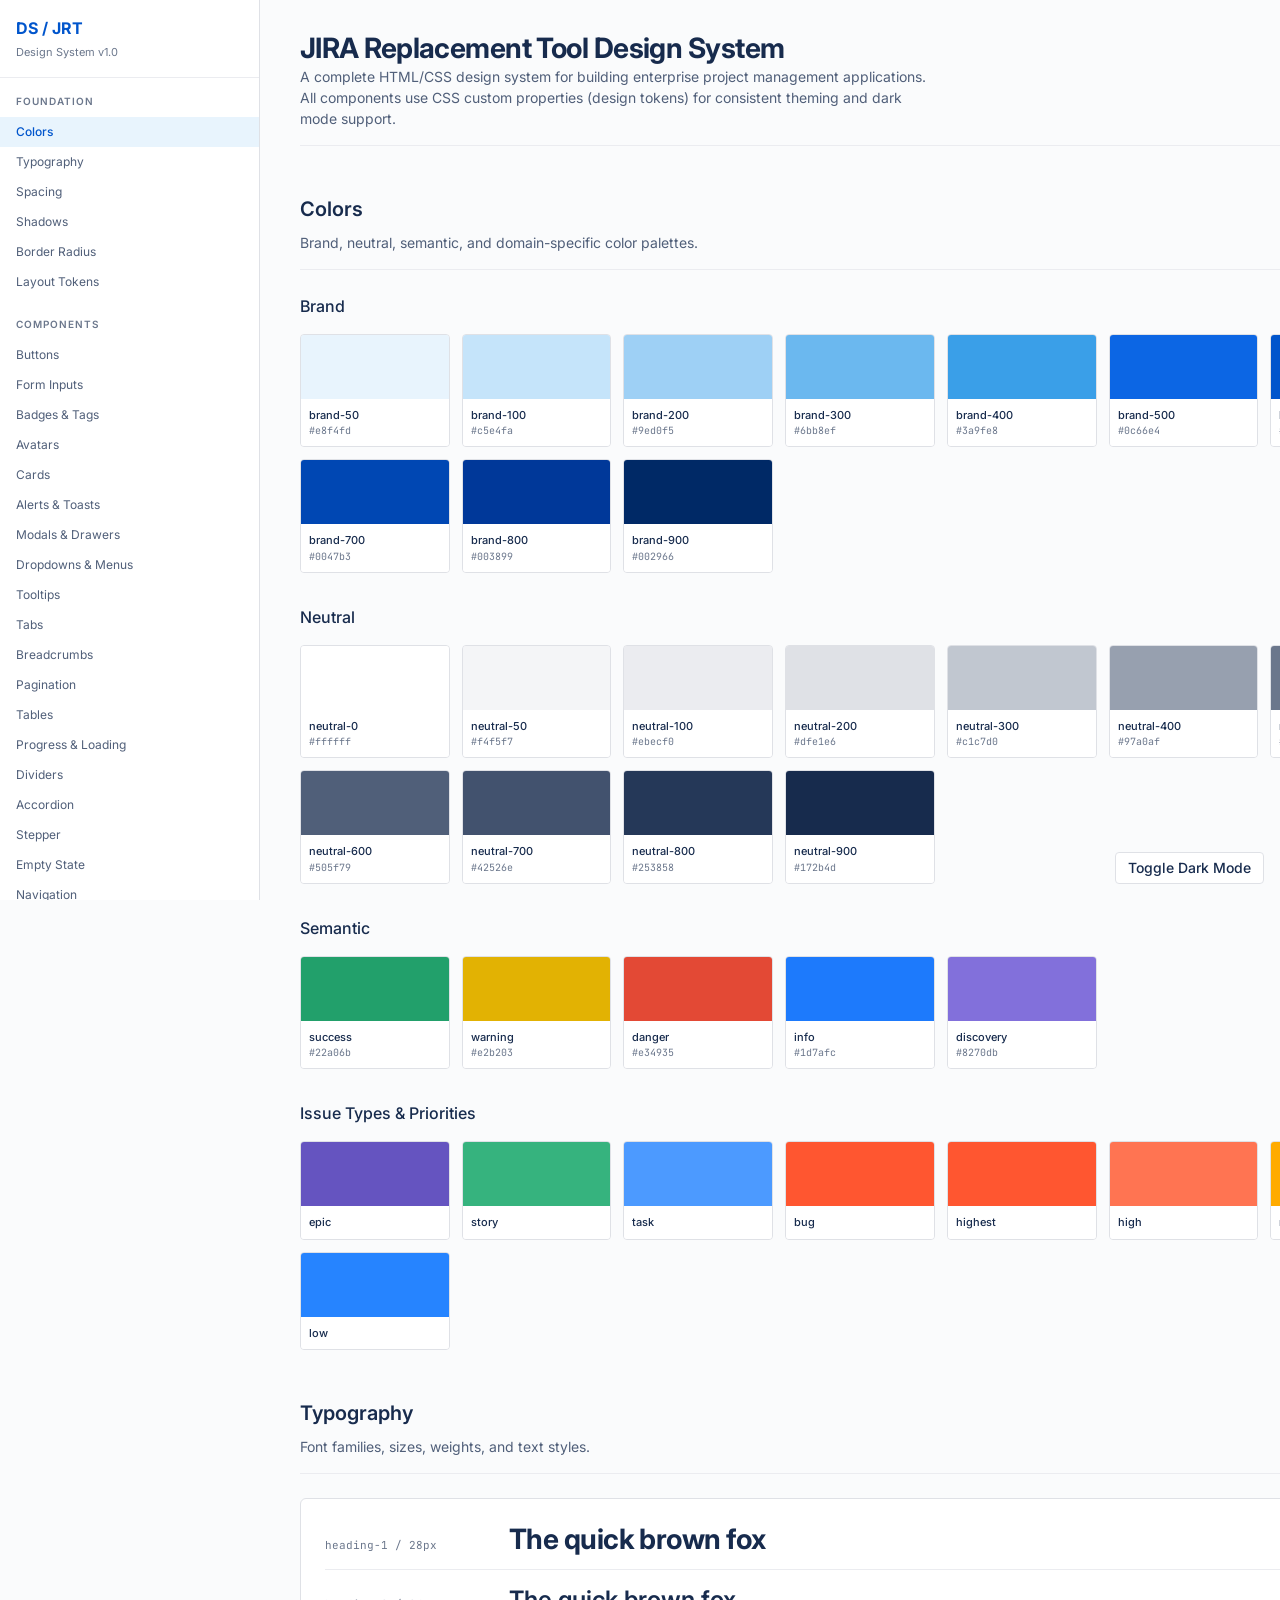
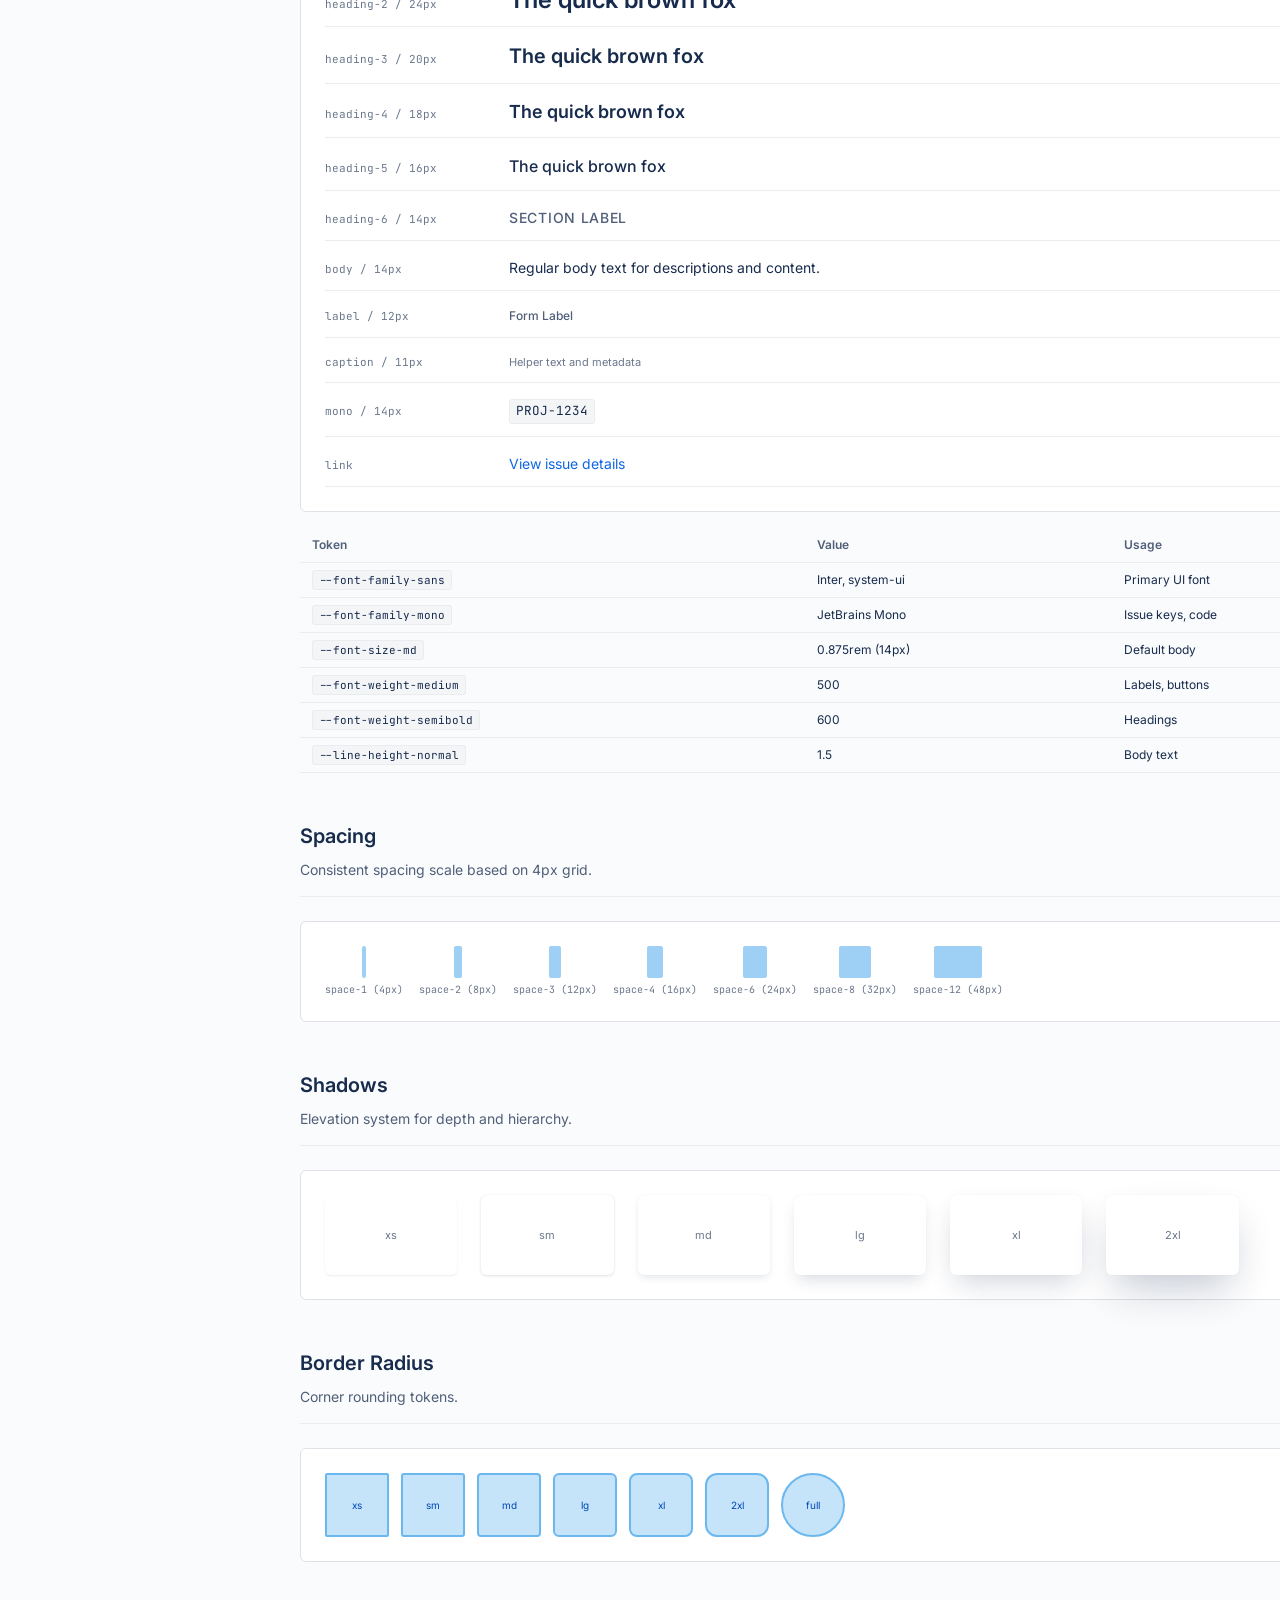
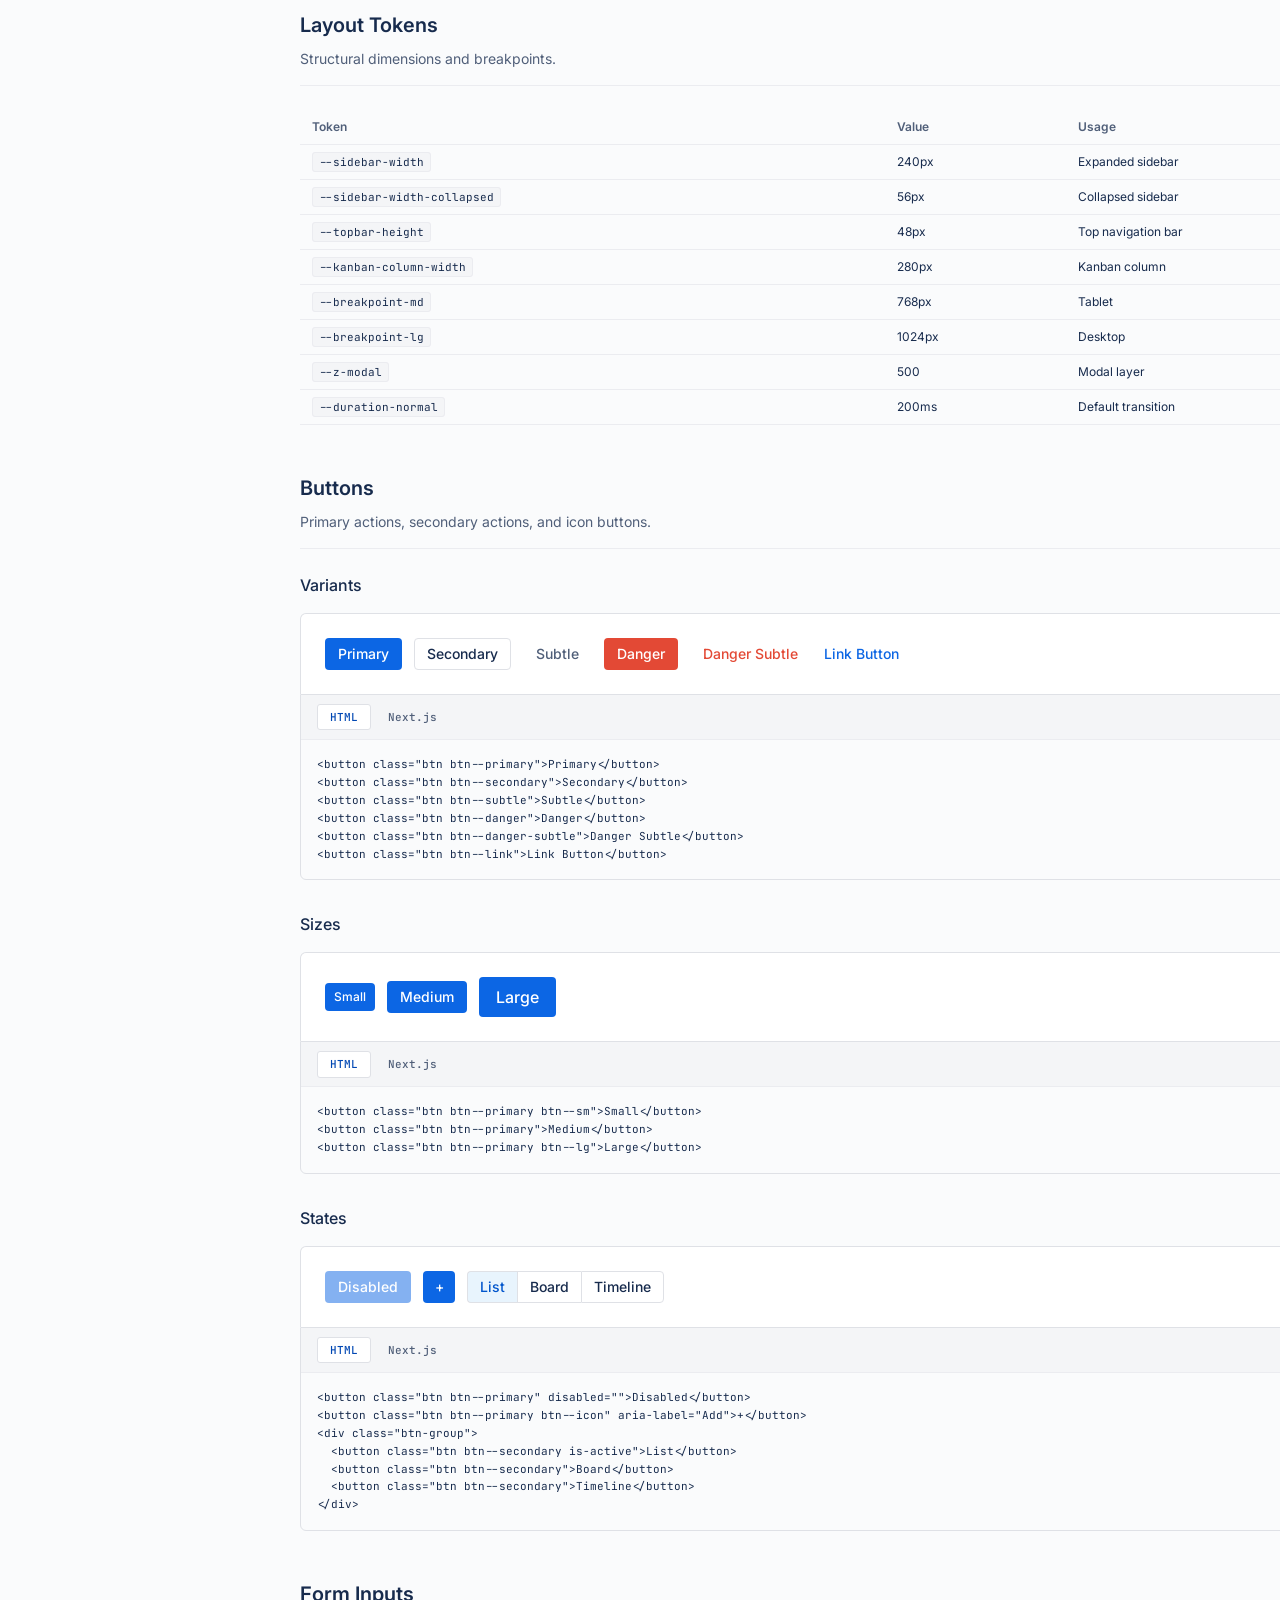
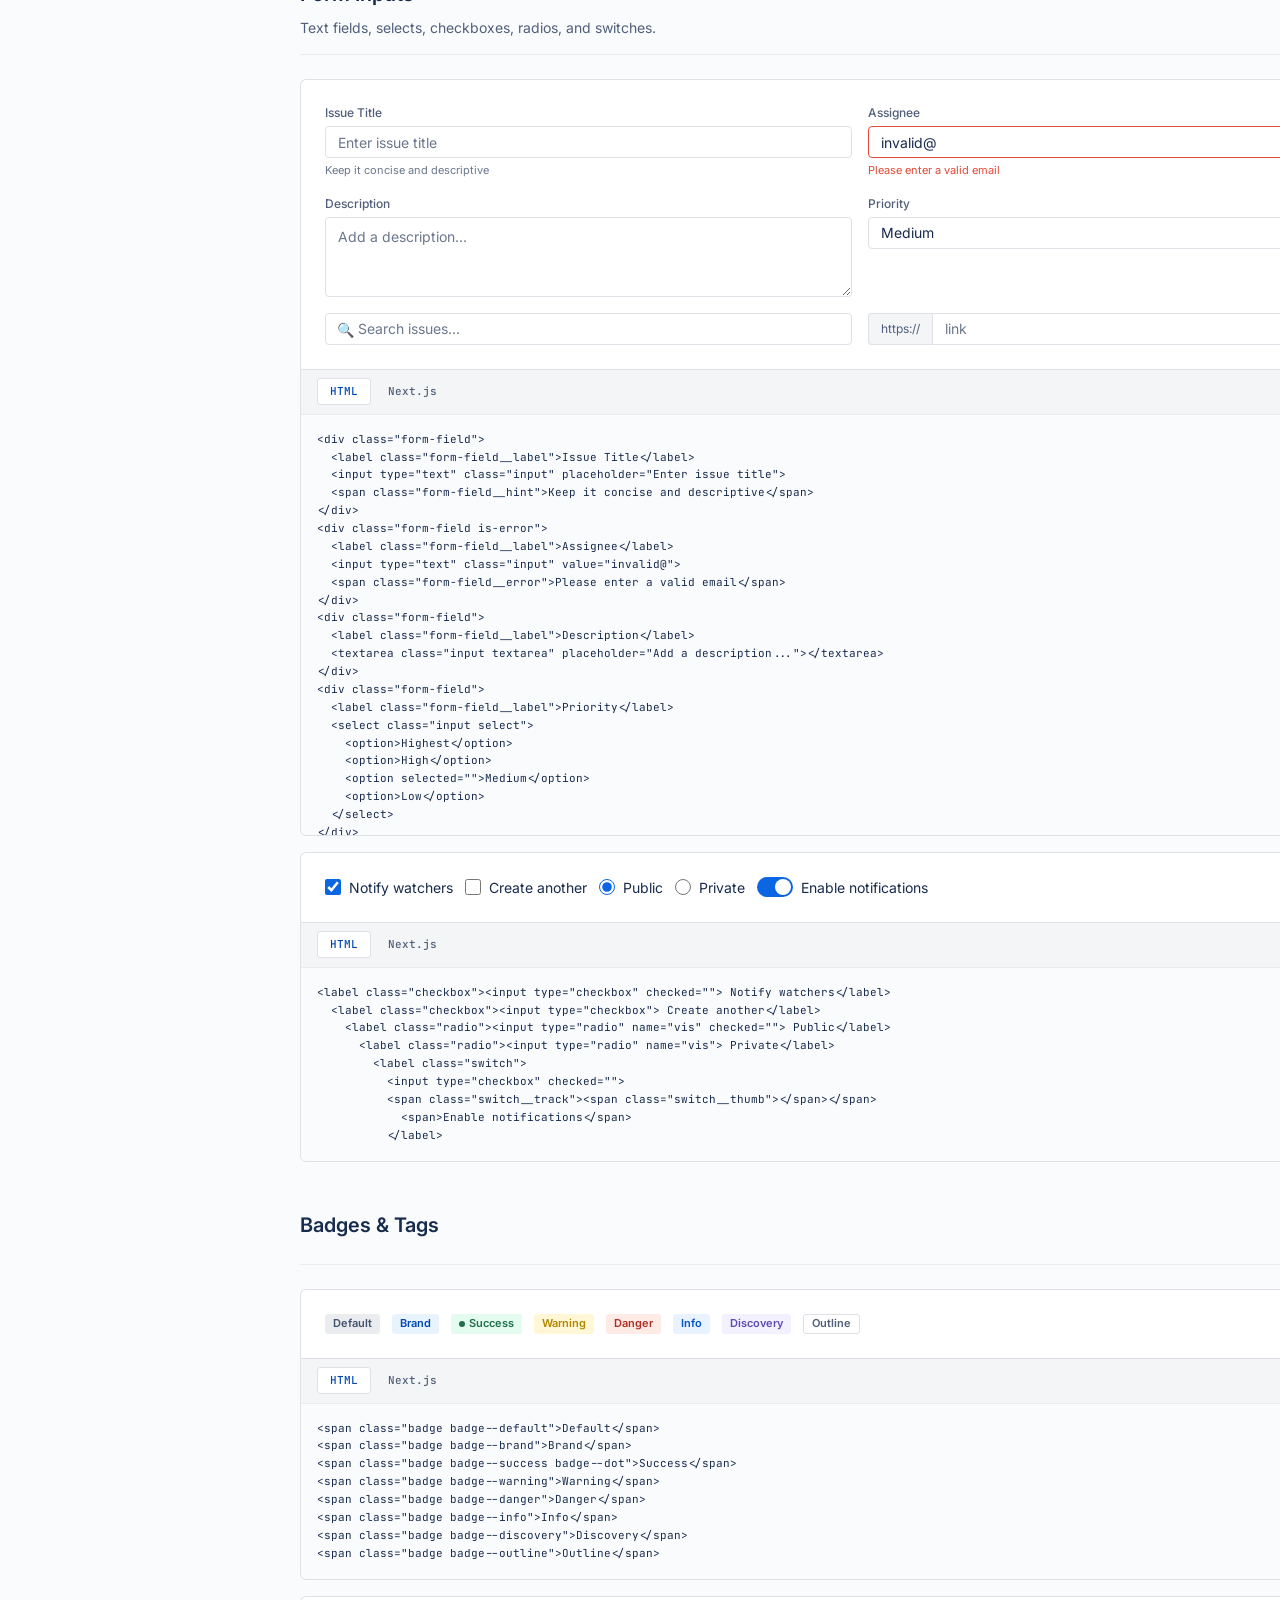
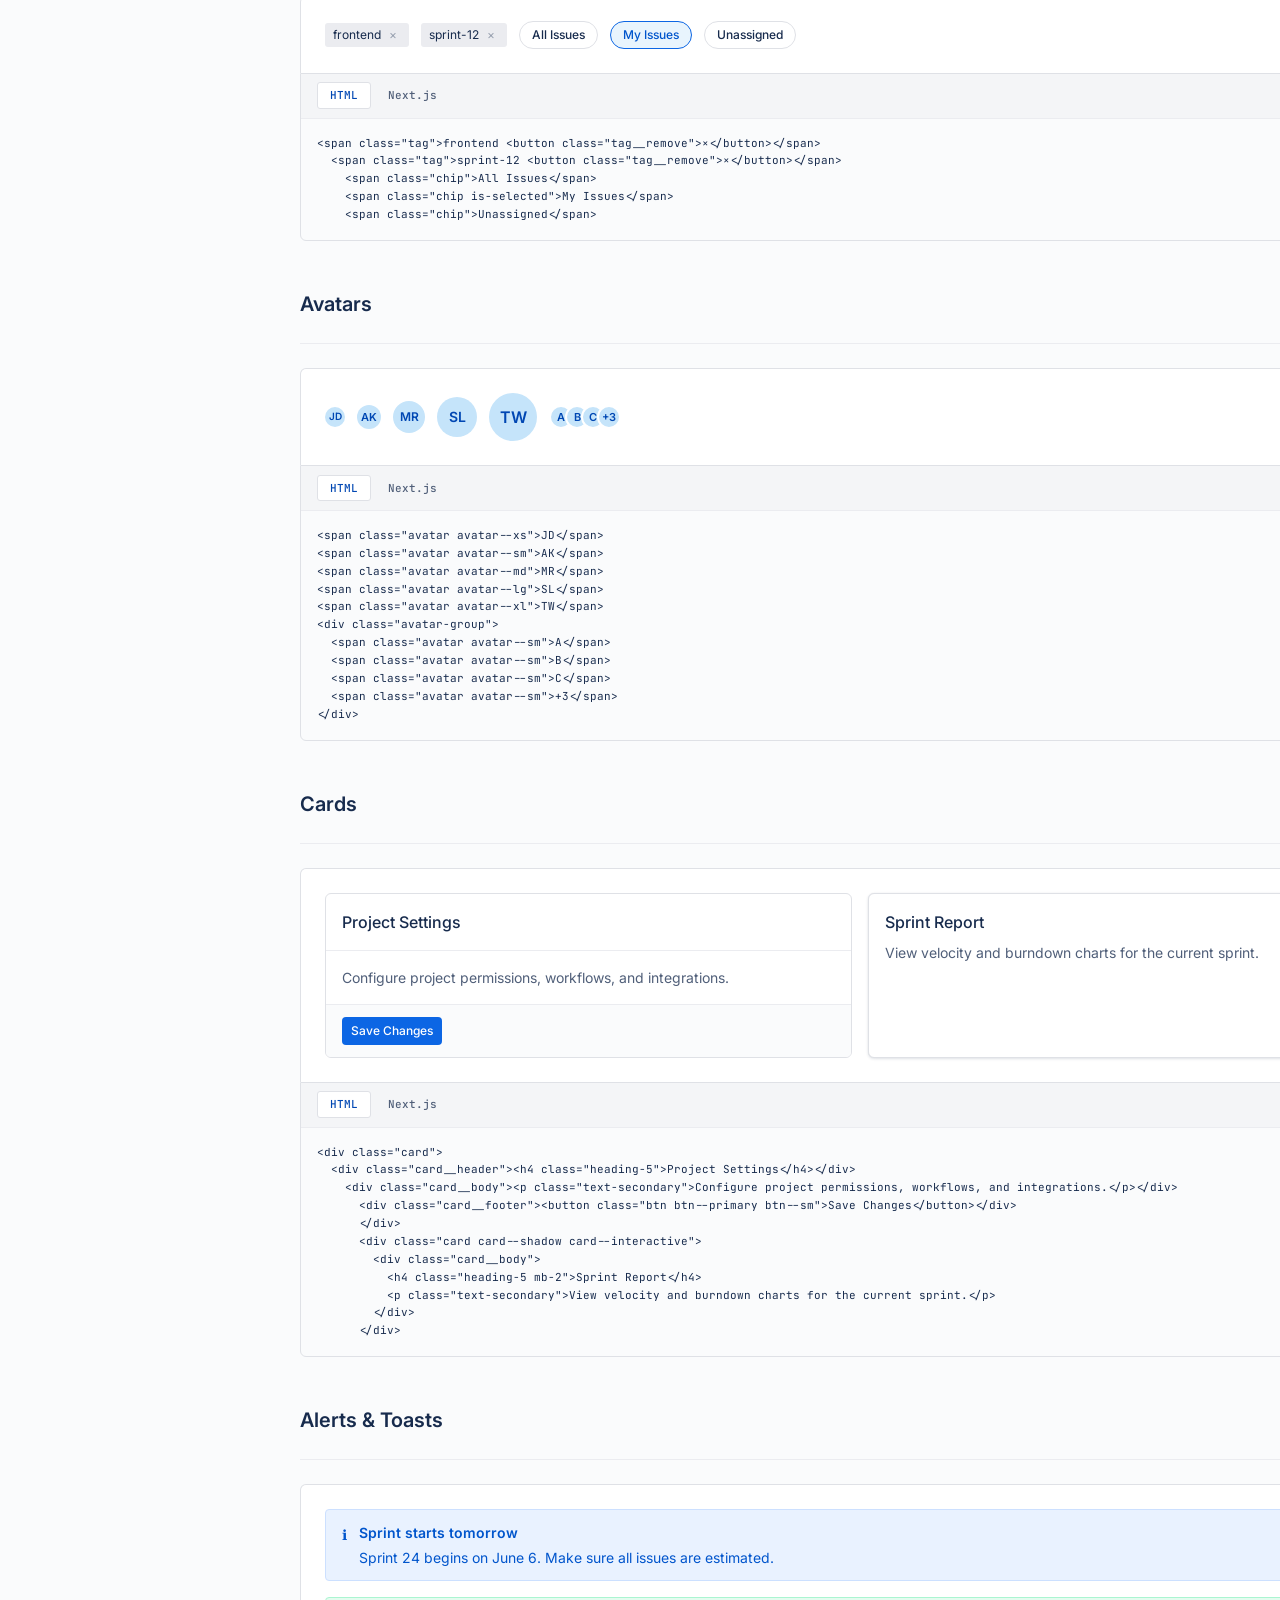
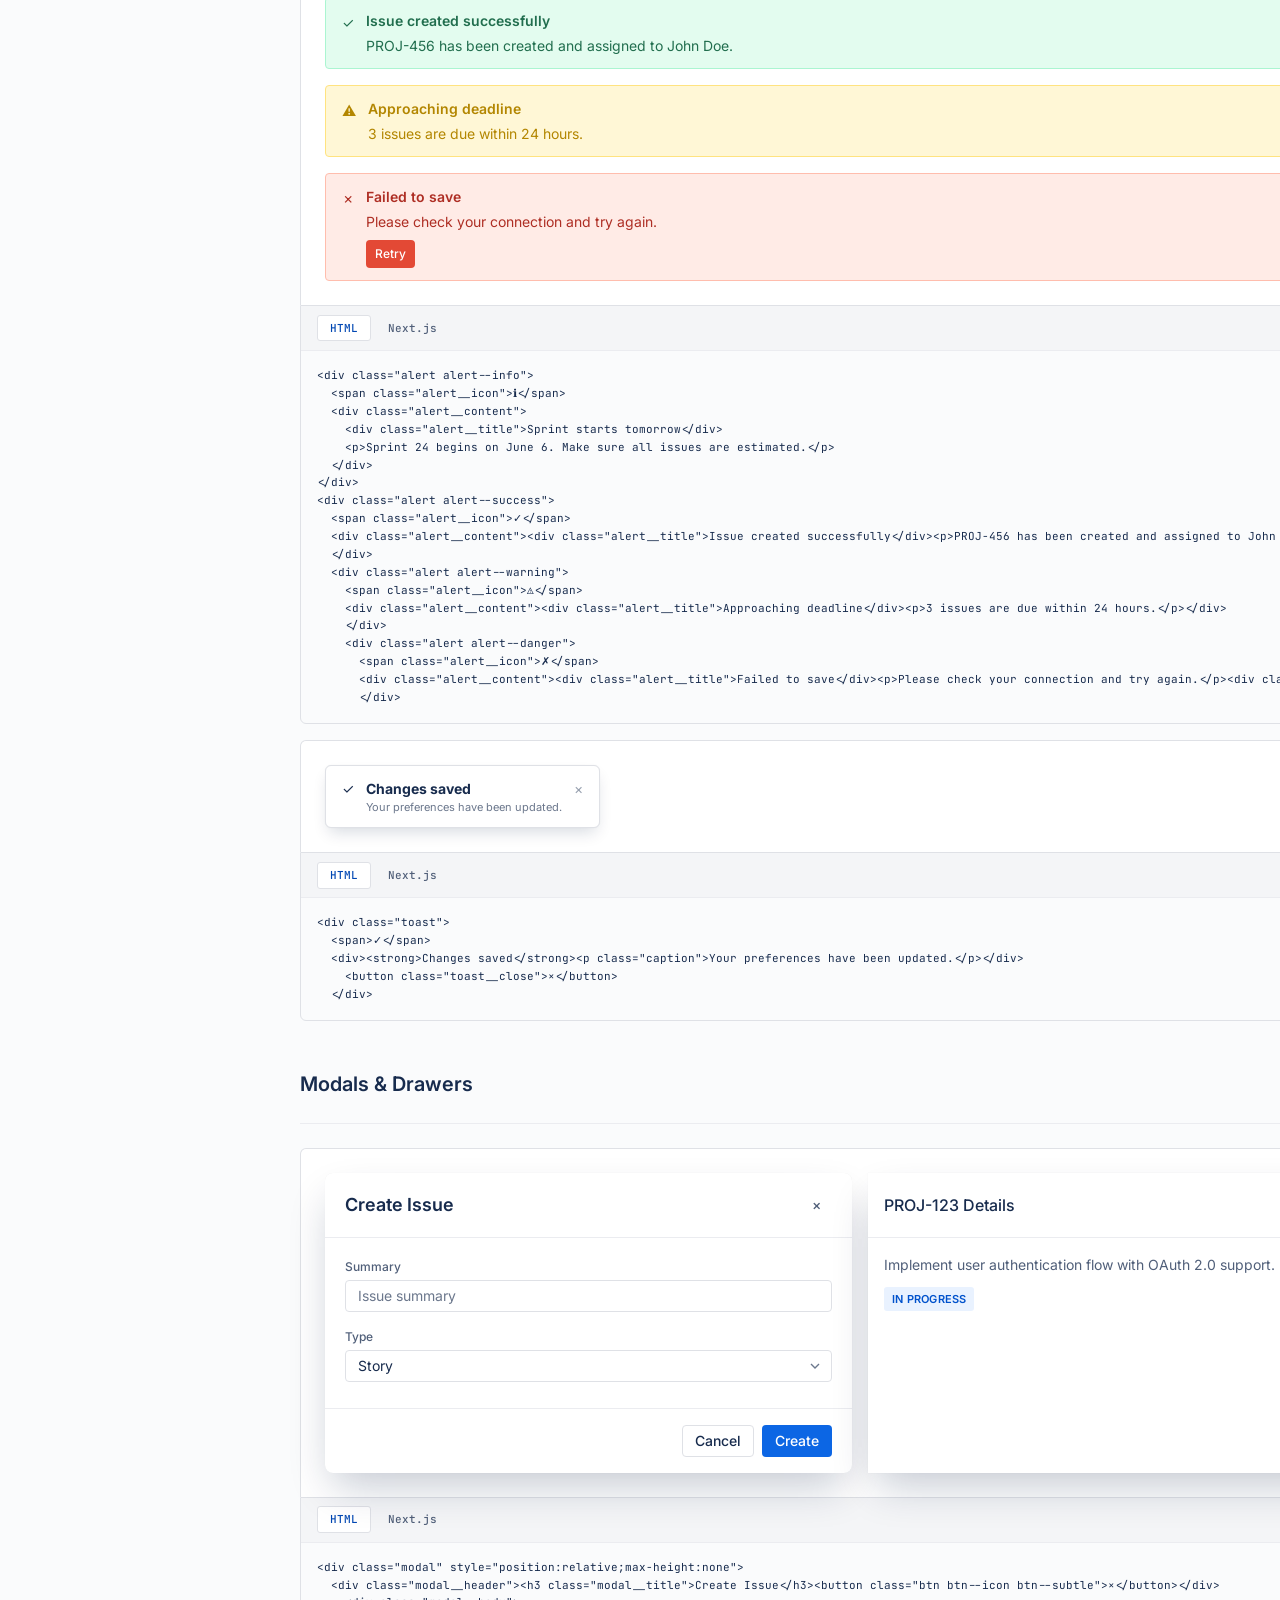
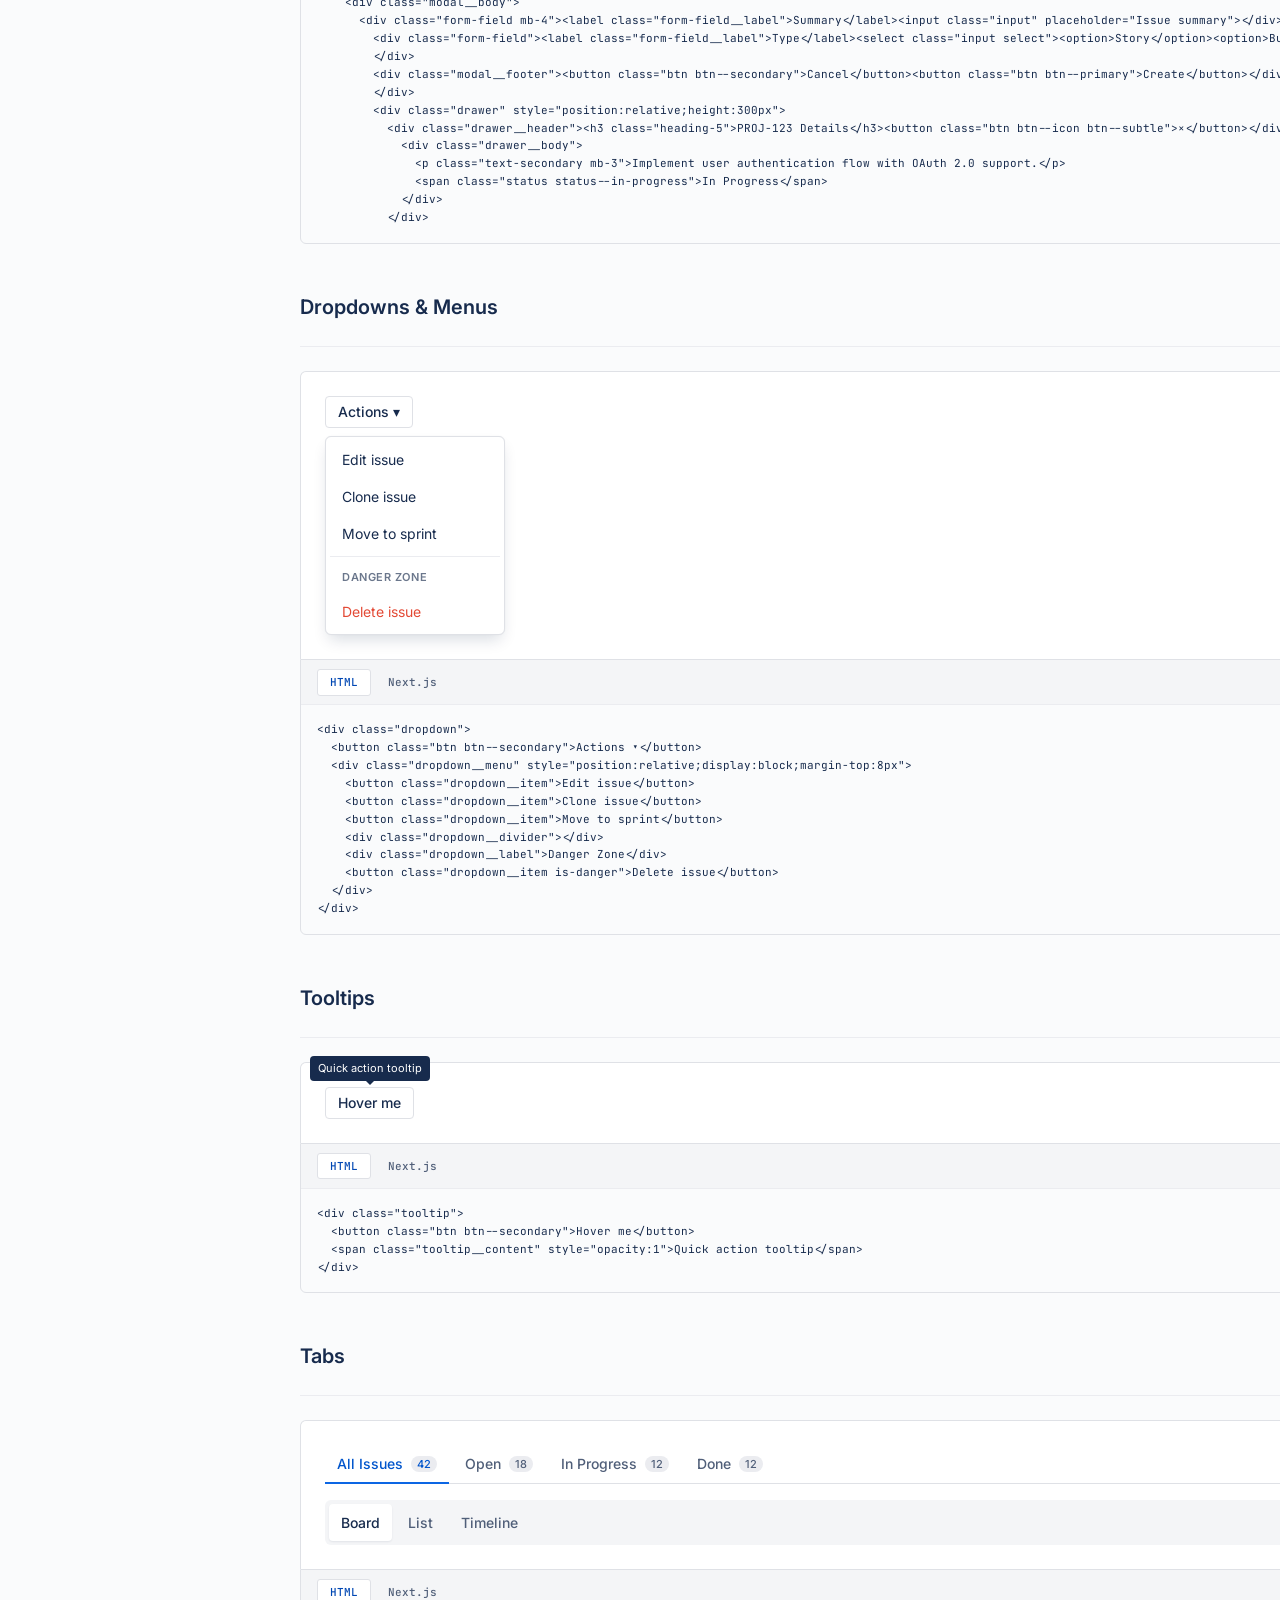
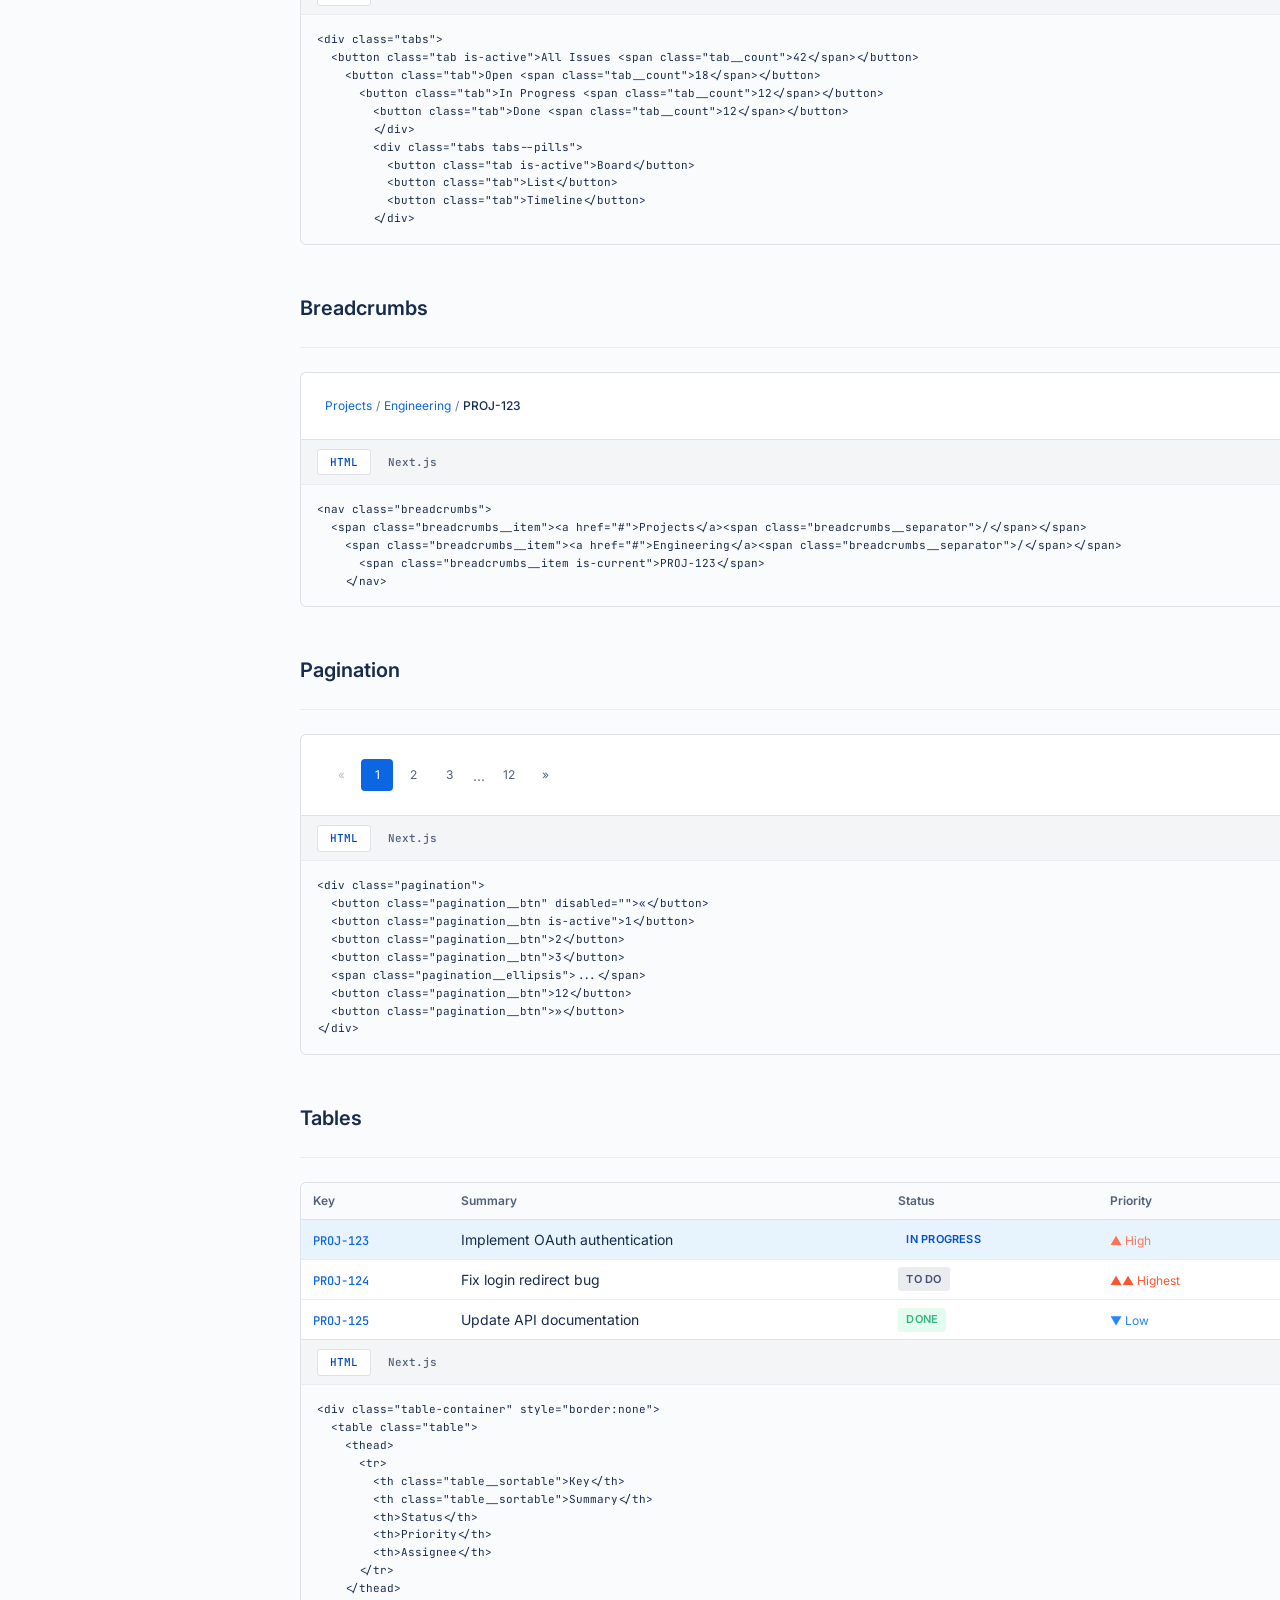
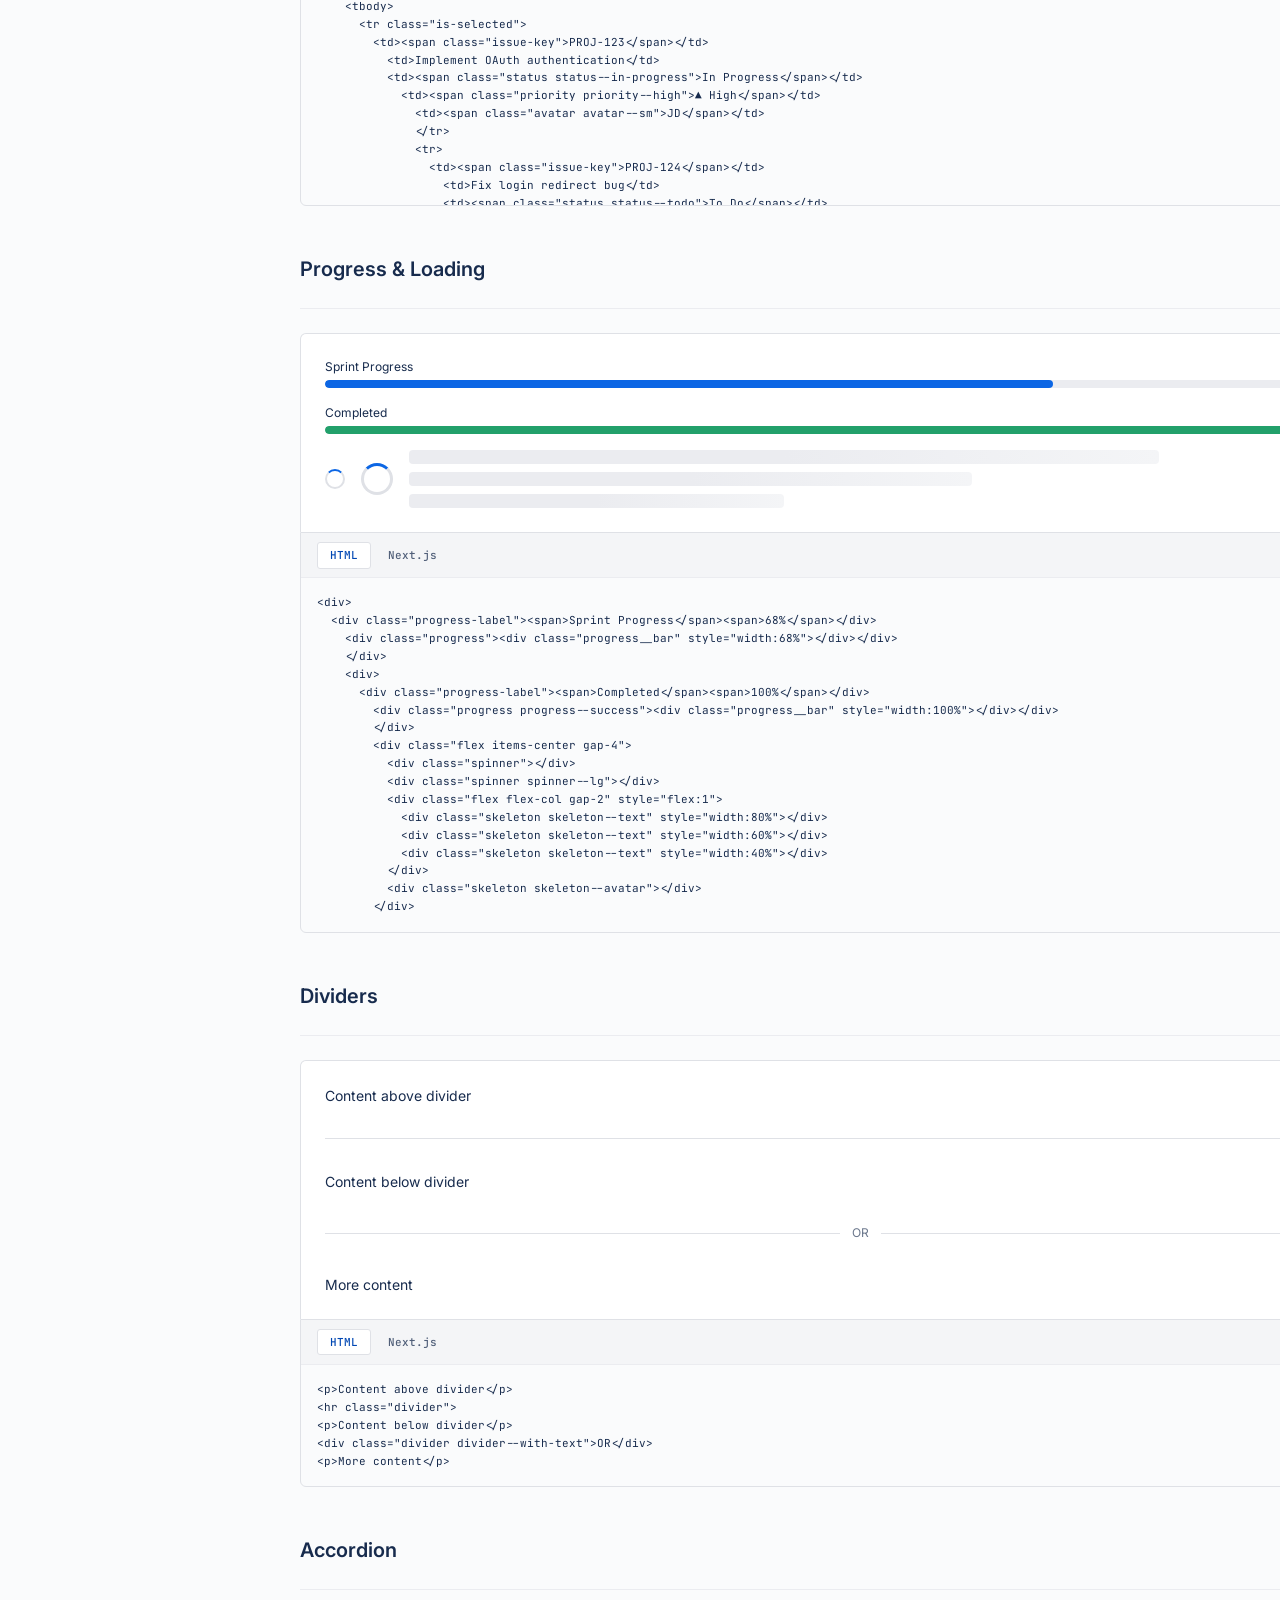
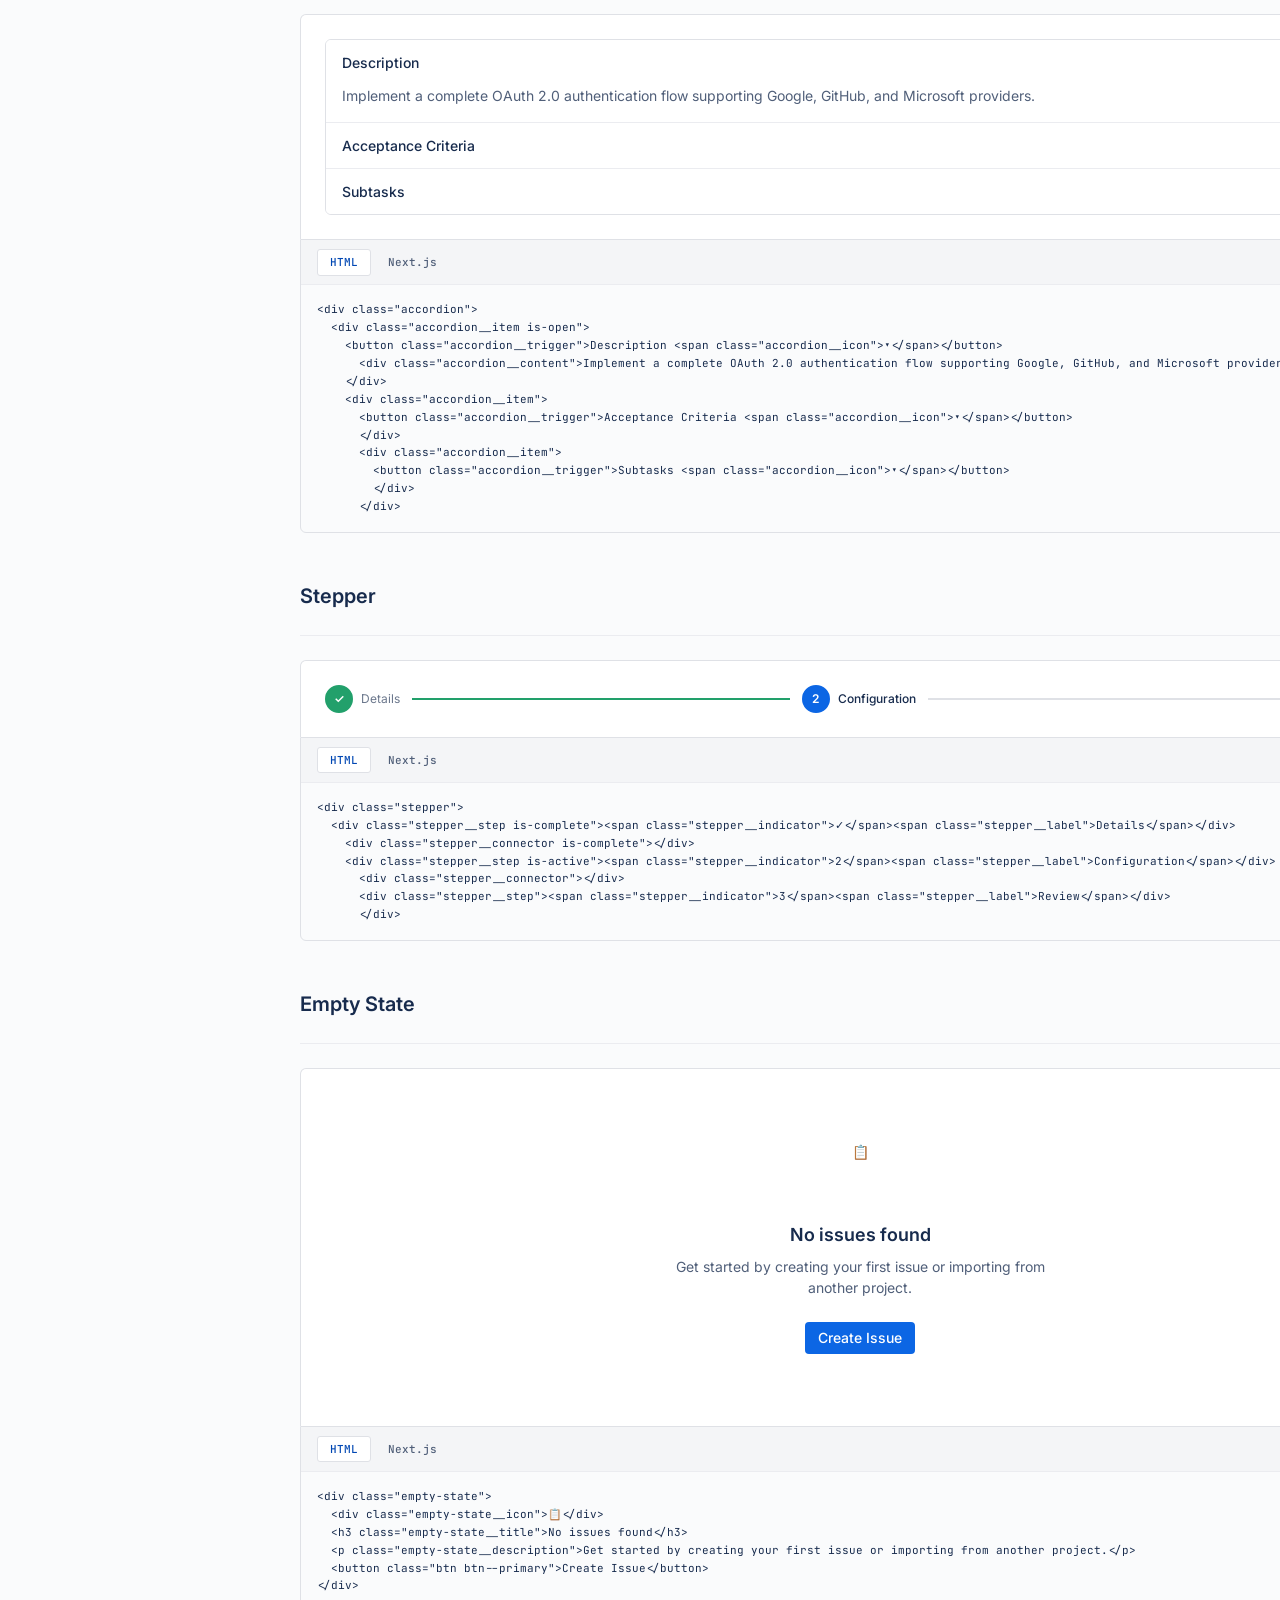
==== commit 1c6af291: "Add complete JRT HTML/CSS design system Includes tokens, components, sample pages, Figma MCP artifac" ====
--- a/index.html
+++ b/index.html
@@ -1,1379 +1,1379 @@
-<!DOCTYPE html>
-<html lang="en" data-theme="light">
-<head>
-  <meta charset="UTF-8">
-  <meta name="viewport" content="width=device-width, initial-scale=1.0">
-  <title>Design System — JIRA Replacement Tool</title>
-  <link rel="stylesheet" href="css/main.css">
-</head>
-<body>
-  <div class="ds-layout">
-    <!-- Sidebar Navigation -->
-    <aside class="ds-sidebar">
-      <div class="ds-sidebar__brand">
-        <h1>DS / JRT</h1>
-        <p>Design System v1.0</p>
-      </div>
-      <nav>
-        <div class="ds-nav__group">
-          <div class="ds-nav__label">Foundation</div>
-          <a href="#colors" class="ds-nav__link">Colors</a>
-          <a href="#typography" class="ds-nav__link">Typography</a>
-          <a href="#spacing" class="ds-nav__link">Spacing</a>
-          <a href="#shadows" class="ds-nav__link">Shadows</a>
-          <a href="#radius" class="ds-nav__link">Border Radius</a>
-          <a href="#layout" class="ds-nav__link">Layout Tokens</a>
-        </div>
-        <div class="ds-nav__group">
-          <div class="ds-nav__label">Components</div>
-          <a href="#buttons" class="ds-nav__link">Buttons</a>
-          <a href="#inputs" class="ds-nav__link">Form Inputs</a>
-          <a href="#badges" class="ds-nav__link">Badges & Tags</a>
-          <a href="#avatars" class="ds-nav__link">Avatars</a>
-          <a href="#cards" class="ds-nav__link">Cards</a>
-          <a href="#alerts" class="ds-nav__link">Alerts & Toasts</a>
-          <a href="#modals" class="ds-nav__link">Modals & Drawers</a>
-          <a href="#dropdowns" class="ds-nav__link">Dropdowns & Menus</a>
-          <a href="#tooltips" class="ds-nav__link">Tooltips</a>
-          <a href="#tabs" class="ds-nav__link">Tabs</a>
-          <a href="#breadcrumbs" class="ds-nav__link">Breadcrumbs</a>
-          <a href="#pagination" class="ds-nav__link">Pagination</a>
-          <a href="#tables" class="ds-nav__link">Tables</a>
-          <a href="#progress" class="ds-nav__link">Progress & Loading</a>
-          <a href="#dividers" class="ds-nav__link">Dividers</a>
-          <a href="#accordion" class="ds-nav__link">Accordion</a>
-          <a href="#stepper" class="ds-nav__link">Stepper</a>
-          <a href="#empty-state" class="ds-nav__link">Empty State</a>
-          <a href="#navigation" class="ds-nav__link">Navigation</a>
-          <a href="#page-header" class="ds-nav__link">Page Header</a>
-        </div>
-        <div class="ds-nav__group">
-          <div class="ds-nav__label">JIRA Components</div>
-          <a href="#issue-types" class="ds-nav__link">Issue Types</a>
-          <a href="#priorities" class="ds-nav__link">Priorities</a>
-          <a href="#statuses" class="ds-nav__link">Statuses</a>
-          <a href="#issue-cards" class="ds-nav__link">Issue Cards</a>
-          <a href="#kanban" class="ds-nav__link">Kanban Board</a>
-          <a href="#sprint" class="ds-nav__link">Sprint & Metrics</a>
-          <a href="#activity" class="ds-nav__link">Activity & Comments</a>
-          <a href="#filters" class="ds-nav__link">Filters</a>
-          <a href="#command-palette" class="ds-nav__link">Command Palette</a>
-          <a href="#lists" class="ds-nav__link">Lists & Tree</a>
-          <a href="#file-upload" class="ds-nav__link">File Upload</a>
-          <a href="#app-preview" class="ds-nav__link">App Preview</a>
-        </div>
-        <div class="ds-nav__group">
-          <div class="ds-nav__label">Sample Pages</div>
-          <a href="pages/project-dashboard.html" class="ds-nav__link">Project Dashboard</a>
-          <a href="pages/kanban-board.html" class="ds-nav__link">Kanban Board</a>
-          <a href="pages/backlog.html" class="ds-nav__link">Backlog</a>
-          <a href="pages/issue-detail.html" class="ds-nav__link">Issue Detail</a>
-          <a href="pages/sprint-dashboard.html" class="ds-nav__link">Sprint Reports</a>
-          <a href="#sample-pages" class="ds-nav__link">All Sample Pages</a>
-        </div>
-      </nav>
-    </aside>
-
-    <!-- Main Content -->
-    <main class="ds-main">
-      <!-- Hero -->
-      <section class="ds-section" id="intro">
-        <div class="ds-section__header">
-          <h1 class="heading-1">JIRA Replacement Tool Design System</h1>
-          <p class="ds-section__description">
-            A complete HTML/CSS design system for building enterprise project management applications.
-            All components use CSS custom properties (design tokens) for consistent theming and dark mode support.
-          </p>
-        </div>
-      </section>
-
-      <!-- ═══════════ DESIGN TOKENS ═══════════ -->
-
-      <!-- Colors -->
-      <section class="ds-section" id="colors">
-        <div class="ds-section__header">
-          <h2 class="ds-section__title">Colors</h2>
-          <p class="ds-section__description">Brand, neutral, semantic, and domain-specific color palettes.</p>
-        </div>
-
-        <div class="ds-subsection">
-          <h3 class="ds-subsection__title">Brand</h3>
-          <div class="token-grid">
-            <div class="token-swatch"><div class="token-swatch__color" style="background:var(--color-brand-50)"></div><div class="token-swatch__info"><div class="token-swatch__name">brand-50</div><div class="token-swatch__value">#e8f4fd</div></div></div>
-            <div class="token-swatch"><div class="token-swatch__color" style="background:var(--color-brand-100)"></div><div class="token-swatch__info"><div class="token-swatch__name">brand-100</div><div class="token-swatch__value">#c5e4fa</div></div></div>
-            <div class="token-swatch"><div class="token-swatch__color" style="background:var(--color-brand-200)"></div><div class="token-swatch__info"><div class="token-swatch__name">brand-200</div><div class="token-swatch__value">#9ed0f5</div></div></div>
-            <div class="token-swatch"><div class="token-swatch__color" style="background:var(--color-brand-300)"></div><div class="token-swatch__info"><div class="token-swatch__name">brand-300</div><div class="token-swatch__value">#6bb8ef</div></div></div>
-            <div class="token-swatch"><div class="token-swatch__color" style="background:var(--color-brand-400)"></div><div class="token-swatch__info"><div class="token-swatch__name">brand-400</div><div class="token-swatch__value">#3a9fe8</div></div></div>
-            <div class="token-swatch"><div class="token-swatch__color" style="background:var(--color-brand-500)"></div><div class="token-swatch__info"><div class="token-swatch__name">brand-500</div><div class="token-swatch__value">#0c66e4</div></div></div>
-            <div class="token-swatch"><div class="token-swatch__color" style="background:var(--color-brand-600)"></div><div class="token-swatch__info"><div class="token-swatch__name">brand-600</div><div class="token-swatch__value">#0055cc</div></div></div>
-            <div class="token-swatch"><div class="token-swatch__color" style="background:var(--color-brand-700)"></div><div class="token-swatch__info"><div class="token-swatch__name">brand-700</div><div class="token-swatch__value">#0047b3</div></div></div>
-            <div class="token-swatch"><div class="token-swatch__color" style="background:var(--color-brand-800)"></div><div class="token-swatch__info"><div class="token-swatch__name">brand-800</div><div class="token-swatch__value">#003899</div></div></div>
-            <div class="token-swatch"><div class="token-swatch__color" style="background:var(--color-brand-900)"></div><div class="token-swatch__info"><div class="token-swatch__name">brand-900</div><div class="token-swatch__value">#002966</div></div></div>
-          </div>
-        </div>
-
-        <div class="ds-subsection">
-          <h3 class="ds-subsection__title">Neutral</h3>
-          <div class="token-grid">
-            <div class="token-swatch"><div class="token-swatch__color" style="background:var(--color-neutral-0)"></div><div class="token-swatch__info"><div class="token-swatch__name">neutral-0</div><div class="token-swatch__value">#ffffff</div></div></div>
-            <div class="token-swatch"><div class="token-swatch__color" style="background:var(--color-neutral-50)"></div><div class="token-swatch__info"><div class="token-swatch__name">neutral-50</div><div class="token-swatch__value">#f4f5f7</div></div></div>
-            <div class="token-swatch"><div class="token-swatch__color" style="background:var(--color-neutral-100)"></div><div class="token-swatch__info"><div class="token-swatch__name">neutral-100</div><div class="token-swatch__value">#ebecf0</div></div></div>
-            <div class="token-swatch"><div class="token-swatch__color" style="background:var(--color-neutral-200)"></div><div class="token-swatch__info"><div class="token-swatch__name">neutral-200</div><div class="token-swatch__value">#dfe1e6</div></div></div>
-            <div class="token-swatch"><div class="token-swatch__color" style="background:var(--color-neutral-300)"></div><div class="token-swatch__info"><div class="token-swatch__name">neutral-300</div><div class="token-swatch__value">#c1c7d0</div></div></div>
-            <div class="token-swatch"><div class="token-swatch__color" style="background:var(--color-neutral-400)"></div><div class="token-swatch__info"><div class="token-swatch__name">neutral-400</div><div class="token-swatch__value">#97a0af</div></div></div>
-            <div class="token-swatch"><div class="token-swatch__color" style="background:var(--color-neutral-500)"></div><div class="token-swatch__info"><div class="token-swatch__name">neutral-500</div><div class="token-swatch__value">#6b778c</div></div></div>
-            <div class="token-swatch"><div class="token-swatch__color" style="background:var(--color-neutral-600)"></div><div class="token-swatch__info"><div class="token-swatch__name">neutral-600</div><div class="token-swatch__value">#505f79</div></div></div>
-            <div class="token-swatch"><div class="token-swatch__color" style="background:var(--color-neutral-700)"></div><div class="token-swatch__info"><div class="token-swatch__name">neutral-700</div><div class="token-swatch__value">#42526e</div></div></div>
-            <div class="token-swatch"><div class="token-swatch__color" style="background:var(--color-neutral-800)"></div><div class="token-swatch__info"><div class="token-swatch__name">neutral-800</div><div class="token-swatch__value">#253858</div></div></div>
-            <div class="token-swatch"><div class="token-swatch__color" style="background:var(--color-neutral-900)"></div><div class="token-swatch__info"><div class="token-swatch__name">neutral-900</div><div class="token-swatch__value">#172b4d</div></div></div>
-          </div>
-        </div>
-
-        <div class="ds-subsection">
-          <h3 class="ds-subsection__title">Semantic</h3>
-          <div class="token-grid">
-            <div class="token-swatch"><div class="token-swatch__color" style="background:var(--color-success-500)"></div><div class="token-swatch__info"><div class="token-swatch__name">success</div><div class="token-swatch__value">#22a06b</div></div></div>
-            <div class="token-swatch"><div class="token-swatch__color" style="background:var(--color-warning-500)"></div><div class="token-swatch__info"><div class="token-swatch__name">warning</div><div class="token-swatch__value">#e2b203</div></div></div>
-            <div class="token-swatch"><div class="token-swatch__color" style="background:var(--color-danger-500)"></div><div class="token-swatch__info"><div class="token-swatch__name">danger</div><div class="token-swatch__value">#e34935</div></div></div>
-            <div class="token-swatch"><div class="token-swatch__color" style="background:var(--color-info-500)"></div><div class="token-swatch__info"><div class="token-swatch__name">info</div><div class="token-swatch__value">#1d7afc</div></div></div>
-            <div class="token-swatch"><div class="token-swatch__color" style="background:var(--color-discovery-500)"></div><div class="token-swatch__info"><div class="token-swatch__name">discovery</div><div class="token-swatch__value">#8270db</div></div></div>
-          </div>
-        </div>
-
-        <div class="ds-subsection">
-          <h3 class="ds-subsection__title">Issue Types & Priorities</h3>
-          <div class="token-grid">
-            <div class="token-swatch"><div class="token-swatch__color" style="background:var(--color-issue-epic)"></div><div class="token-swatch__info"><div class="token-swatch__name">epic</div></div></div>
-            <div class="token-swatch"><div class="token-swatch__color" style="background:var(--color-issue-story)"></div><div class="token-swatch__info"><div class="token-swatch__name">story</div></div></div>
-            <div class="token-swatch"><div class="token-swatch__color" style="background:var(--color-issue-task)"></div><div class="token-swatch__info"><div class="token-swatch__name">task</div></div></div>
-            <div class="token-swatch"><div class="token-swatch__color" style="background:var(--color-issue-bug)"></div><div class="token-swatch__info"><div class="token-swatch__name">bug</div></div></div>
-            <div class="token-swatch"><div class="token-swatch__color" style="background:var(--color-priority-highest)"></div><div class="token-swatch__info"><div class="token-swatch__name">highest</div></div></div>
-            <div class="token-swatch"><div class="token-swatch__color" style="background:var(--color-priority-high)"></div><div class="token-swatch__info"><div class="token-swatch__name">high</div></div></div>
-            <div class="token-swatch"><div class="token-swatch__color" style="background:var(--color-priority-medium)"></div><div class="token-swatch__info"><div class="token-swatch__name">medium</div></div></div>
-            <div class="token-swatch"><div class="token-swatch__color" style="background:var(--color-priority-low)"></div><div class="token-swatch__info"><div class="token-swatch__name">low</div></div></div>
-          </div>
-        </div>
-      </section>
-
-      <!-- Typography -->
-      <section class="ds-section" id="typography">
-        <div class="ds-section__header">
-          <h2 class="ds-section__title">Typography</h2>
-          <p class="ds-section__description">Font families, sizes, weights, and text styles.</p>
-        </div>
-        <div class="ds-demo">
-          <div class="typography-demo">
-            <div class="typography-row"><span class="typography-row__meta">heading-1 / 28px</span><span class="heading-1">The quick brown fox</span></div>
-            <div class="typography-row"><span class="typography-row__meta">heading-2 / 24px</span><span class="heading-2">The quick brown fox</span></div>
-            <div class="typography-row"><span class="typography-row__meta">heading-3 / 20px</span><span class="heading-3">The quick brown fox</span></div>
-            <div class="typography-row"><span class="typography-row__meta">heading-4 / 18px</span><span class="heading-4">The quick brown fox</span></div>
-            <div class="typography-row"><span class="typography-row__meta">heading-5 / 16px</span><span class="heading-5">The quick brown fox</span></div>
-            <div class="typography-row"><span class="typography-row__meta">heading-6 / 14px</span><span class="heading-6">Section Label</span></div>
-            <div class="typography-row"><span class="typography-row__meta">body / 14px</span><span>Regular body text for descriptions and content.</span></div>
-            <div class="typography-row"><span class="typography-row__meta">label / 12px</span><span class="label">Form Label</span></div>
-            <div class="typography-row"><span class="typography-row__meta">caption / 11px</span><span class="caption">Helper text and metadata</span></div>
-            <div class="typography-row"><span class="typography-row__meta">mono / 14px</span><span class="code">PROJ-1234</span></div>
-            <div class="typography-row"><span class="typography-row__meta">link</span><a href="#" class="link">View issue details</a></div>
-          </div>
-        </div>
-        <table class="token-table">
-          <thead><tr><th>Token</th><th>Value</th><th>Usage</th></tr></thead>
-          <tbody>
-            <tr><td><code>--font-family-sans</code></td><td>Inter, system-ui</td><td>Primary UI font</td></tr>
-            <tr><td><code>--font-family-mono</code></td><td>JetBrains Mono</td><td>Issue keys, code</td></tr>
-            <tr><td><code>--font-size-md</code></td><td>0.875rem (14px)</td><td>Default body</td></tr>
-            <tr><td><code>--font-weight-medium</code></td><td>500</td><td>Labels, buttons</td></tr>
-            <tr><td><code>--font-weight-semibold</code></td><td>600</td><td>Headings</td></tr>
-            <tr><td><code>--line-height-normal</code></td><td>1.5</td><td>Body text</td></tr>
-          </tbody>
-        </table>
-      </section>
-
-      <!-- Spacing -->
-      <section class="ds-section" id="spacing">
-        <div class="ds-section__header">
-          <h2 class="ds-section__title">Spacing</h2>
-          <p class="ds-section__description">Consistent spacing scale based on 4px grid.</p>
-        </div>
-        <div class="ds-demo">
-          <div class="spacing-demo">
-            <div class="spacing-block"><div class="spacing-block__visual" style="width:var(--space-1);height:32px"></div><span class="spacing-block__label">space-1 (4px)</span></div>
-            <div class="spacing-block"><div class="spacing-block__visual" style="width:var(--space-2);height:32px"></div><span class="spacing-block__label">space-2 (8px)</span></div>
-            <div class="spacing-block"><div class="spacing-block__visual" style="width:var(--space-3);height:32px"></div><span class="spacing-block__label">space-3 (12px)</span></div>
-            <div class="spacing-block"><div class="spacing-block__visual" style="width:var(--space-4);height:32px"></div><span class="spacing-block__label">space-4 (16px)</span></div>
-            <div class="spacing-block"><div class="spacing-block__visual" style="width:var(--space-6);height:32px"></div><span class="spacing-block__label">space-6 (24px)</span></div>
-            <div class="spacing-block"><div class="spacing-block__visual" style="width:var(--space-8);height:32px"></div><span class="spacing-block__label">space-8 (32px)</span></div>
-            <div class="spacing-block"><div class="spacing-block__visual" style="width:var(--space-12);height:32px"></div><span class="spacing-block__label">space-12 (48px)</span></div>
-          </div>
-        </div>
-      </section>
-
-      <!-- Shadows -->
-      <section class="ds-section" id="shadows">
-        <div class="ds-section__header">
-          <h2 class="ds-section__title">Shadows</h2>
-          <p class="ds-section__description">Elevation system for depth and hierarchy.</p>
-        </div>
-        <div class="ds-demo">
-          <div class="shadow-demo">
-            <div class="shadow-box" style="box-shadow:var(--shadow-xs)">xs</div>
-            <div class="shadow-box" style="box-shadow:var(--shadow-sm)">sm</div>
-            <div class="shadow-box" style="box-shadow:var(--shadow-md)">md</div>
-            <div class="shadow-box" style="box-shadow:var(--shadow-lg)">lg</div>
-            <div class="shadow-box" style="box-shadow:var(--shadow-xl)">xl</div>
-            <div class="shadow-box" style="box-shadow:var(--shadow-2xl)">2xl</div>
-          </div>
-        </div>
-      </section>
-
-      <!-- Border Radius -->
-      <section class="ds-section" id="radius">
-        <div class="ds-section__header">
-          <h2 class="ds-section__title">Border Radius</h2>
-          <p class="ds-section__description">Corner rounding tokens.</p>
-        </div>
-        <div class="ds-demo ds-demo--inline">
-          <div class="radius-box" style="border-radius:var(--radius-xs)">xs</div>
-          <div class="radius-box" style="border-radius:var(--radius-sm)">sm</div>
-          <div class="radius-box" style="border-radius:var(--radius-md)">md</div>
-          <div class="radius-box" style="border-radius:var(--radius-lg)">lg</div>
-          <div class="radius-box" style="border-radius:var(--radius-xl)">xl</div>
-          <div class="radius-box" style="border-radius:var(--radius-2xl)">2xl</div>
-          <div class="radius-box" style="border-radius:var(--radius-full)">full</div>
-        </div>
-      </section>
-
-      <!-- Layout Tokens -->
-      <section class="ds-section" id="layout">
-        <div class="ds-section__header">
-          <h2 class="ds-section__title">Layout Tokens</h2>
-          <p class="ds-section__description">Structural dimensions and breakpoints.</p>
-        </div>
-        <table class="token-table">
-          <thead><tr><th>Token</th><th>Value</th><th>Usage</th></tr></thead>
-          <tbody>
-            <tr><td><code>--sidebar-width</code></td><td>240px</td><td>Expanded sidebar</td></tr>
-            <tr><td><code>--sidebar-width-collapsed</code></td><td>56px</td><td>Collapsed sidebar</td></tr>
-            <tr><td><code>--topbar-height</code></td><td>48px</td><td>Top navigation bar</td></tr>
-            <tr><td><code>--kanban-column-width</code></td><td>280px</td><td>Kanban column</td></tr>
-            <tr><td><code>--breakpoint-md</code></td><td>768px</td><td>Tablet</td></tr>
-            <tr><td><code>--breakpoint-lg</code></td><td>1024px</td><td>Desktop</td></tr>
-            <tr><td><code>--z-modal</code></td><td>500</td><td>Modal layer</td></tr>
-            <tr><td><code>--duration-normal</code></td><td>200ms</td><td>Default transition</td></tr>
-          </tbody>
-        </table>
-      </section>
-
-      <!-- ═══════════ COMPONENTS ═══════════ -->
-
-      <!-- Buttons -->
-      <section class="ds-section" id="buttons">
-        <div class="ds-section__header">
-          <h2 class="ds-section__title">Buttons</h2>
-          <p class="ds-section__description">Primary actions, secondary actions, and icon buttons.</p>
-        </div>
-        <div class="ds-subsection">
-          <h3 class="ds-subsection__title">Variants</h3>
-          <div class="ds-demo ds-demo--inline">
-            <button class="btn btn--primary">Primary</button>
-            <button class="btn btn--secondary">Secondary</button>
-            <button class="btn btn--subtle">Subtle</button>
-            <button class="btn btn--danger">Danger</button>
-            <button class="btn btn--danger-subtle">Danger Subtle</button>
-            <button class="btn btn--link">Link Button</button>
-          </div>
-        </div>
-        <div class="ds-subsection">
-          <h3 class="ds-subsection__title">Sizes</h3>
-          <div class="ds-demo ds-demo--inline">
-            <button class="btn btn--primary btn--sm">Small</button>
-            <button class="btn btn--primary">Medium</button>
-            <button class="btn btn--primary btn--lg">Large</button>
-          </div>
-        </div>
-        <div class="ds-subsection">
-          <h3 class="ds-subsection__title">States</h3>
-          <div class="ds-demo ds-demo--inline">
-            <button class="btn btn--primary" disabled>Disabled</button>
-            <button class="btn btn--primary btn--icon" aria-label="Add">+</button>
-            <div class="btn-group">
-              <button class="btn btn--secondary is-active">List</button>
-              <button class="btn btn--secondary">Board</button>
-              <button class="btn btn--secondary">Timeline</button>
-            </div>
-          </div>
-        </div>
-      </section>
-
-      <!-- Form Inputs -->
-      <section class="ds-section" id="inputs">
-        <div class="ds-section__header">
-          <h2 class="ds-section__title">Form Inputs</h2>
-          <p class="ds-section__description">Text fields, selects, checkboxes, radios, and switches.</p>
-        </div>
-        <div class="ds-demo ds-demo--grid" style="grid-template-columns:repeat(2,1fr)">
-          <div class="form-field">
-            <label class="form-field__label">Issue Title</label>
-            <input type="text" class="input" placeholder="Enter issue title">
-            <span class="form-field__hint">Keep it concise and descriptive</span>
-          </div>
-          <div class="form-field is-error">
-            <label class="form-field__label">Assignee</label>
-            <input type="text" class="input" value="invalid@">
-            <span class="form-field__error">Please enter a valid email</span>
-          </div>
-          <div class="form-field">
-            <label class="form-field__label">Description</label>
-            <textarea class="input textarea" placeholder="Add a description..."></textarea>
-          </div>
-          <div class="form-field">
-            <label class="form-field__label">Priority</label>
-            <select class="input select">
-              <option>Highest</option>
-              <option>High</option>
-              <option selected>Medium</option>
-              <option>Low</option>
-            </select>
-          </div>
-          <div class="search-input">
-            <span class="search-input__icon">&#128269;</span>
-            <input type="search" class="input" placeholder="Search issues...">
-          </div>
-          <div class="input-group">
-            <span class="input-group__addon">https://</span>
-            <input type="text" class="input" placeholder="link">
-          </div>
-        </div>
-        <div class="ds-demo ds-demo--inline mt-4">
-          <label class="checkbox"><input type="checkbox" checked> Notify watchers</label>
-          <label class="checkbox"><input type="checkbox"> Create another</label>
-          <label class="radio"><input type="radio" name="vis" checked> Public</label>
-          <label class="radio"><input type="radio" name="vis"> Private</label>
-          <label class="switch">
-            <input type="checkbox" checked>
-            <span class="switch__track"><span class="switch__thumb"></span></span>
-            <span>Enable notifications</span>
-          </label>
-        </div>
-      </section>
-
-      <!-- Badges & Tags -->
-      <section class="ds-section" id="badges">
-        <div class="ds-section__header">
-          <h2 class="ds-section__title">Badges & Tags</h2>
-        </div>
-        <div class="ds-demo ds-demo--inline">
-          <span class="badge badge--default">Default</span>
-          <span class="badge badge--brand">Brand</span>
-          <span class="badge badge--success badge--dot">Success</span>
-          <span class="badge badge--warning">Warning</span>
-          <span class="badge badge--danger">Danger</span>
-          <span class="badge badge--info">Info</span>
-          <span class="badge badge--discovery">Discovery</span>
-          <span class="badge badge--outline">Outline</span>
-        </div>
-        <div class="ds-demo ds-demo--inline mt-4">
-          <span class="tag">frontend <button class="tag__remove">&times;</button></span>
-          <span class="tag">sprint-12 <button class="tag__remove">&times;</button></span>
-          <span class="chip">All Issues</span>
-          <span class="chip is-selected">My Issues</span>
-          <span class="chip">Unassigned</span>
-        </div>
-      </section>
-
-      <!-- Avatars -->
-      <section class="ds-section" id="avatars">
-        <div class="ds-section__header">
-          <h2 class="ds-section__title">Avatars</h2>
-        </div>
-        <div class="ds-demo ds-demo--inline">
-          <span class="avatar avatar--xs">JD</span>
-          <span class="avatar avatar--sm">AK</span>
-          <span class="avatar avatar--md">MR</span>
-          <span class="avatar avatar--lg">SL</span>
-          <span class="avatar avatar--xl">TW</span>
-          <div class="avatar-group">
-            <span class="avatar avatar--sm">A</span>
-            <span class="avatar avatar--sm">B</span>
-            <span class="avatar avatar--sm">C</span>
-            <span class="avatar avatar--sm">+3</span>
-          </div>
-        </div>
-      </section>
-
-      <!-- Cards -->
-      <section class="ds-section" id="cards">
-        <div class="ds-section__header">
-          <h2 class="ds-section__title">Cards</h2>
-        </div>
-        <div class="ds-demo ds-demo--grid" style="grid-template-columns:repeat(2,1fr)">
-          <div class="card">
-            <div class="card__header"><h4 class="heading-5">Project Settings</h4></div>
-            <div class="card__body"><p class="text-secondary">Configure project permissions, workflows, and integrations.</p></div>
-            <div class="card__footer"><button class="btn btn--primary btn--sm">Save Changes</button></div>
-          </div>
-          <div class="card card--shadow card--interactive">
-            <div class="card__body">
-              <h4 class="heading-5 mb-2">Sprint Report</h4>
-              <p class="text-secondary">View velocity and burndown charts for the current sprint.</p>
-            </div>
-          </div>
-        </div>
-      </section>
-
-      <!-- Alerts & Toasts -->
-      <section class="ds-section" id="alerts">
-        <div class="ds-section__header">
-          <h2 class="ds-section__title">Alerts & Toasts</h2>
-        </div>
-        <div class="ds-demo ds-demo--stack">
-          <div class="alert alert--info">
-            <span class="alert__icon">&#8505;</span>
-            <div class="alert__content">
-              <div class="alert__title">Sprint starts tomorrow</div>
-              <p>Sprint 24 begins on June 6. Make sure all issues are estimated.</p>
-            </div>
-          </div>
-          <div class="alert alert--success">
-            <span class="alert__icon">&#10003;</span>
-            <div class="alert__content"><div class="alert__title">Issue created successfully</div><p>PROJ-456 has been created and assigned to John Doe.</p></div>
-          </div>
-          <div class="alert alert--warning">
-            <span class="alert__icon">&#9888;</span>
-            <div class="alert__content"><div class="alert__title">Approaching deadline</div><p>3 issues are due within 24 hours.</p></div>
-          </div>
-          <div class="alert alert--danger">
-            <span class="alert__icon">&#10007;</span>
-            <div class="alert__content"><div class="alert__title">Failed to save</div><p>Please check your connection and try again.</p><div class="alert__actions"><button class="btn btn--danger btn--sm">Retry</button></div></div>
-          </div>
-        </div>
-        <div class="ds-demo ds-demo--inline mt-4">
-          <div class="toast">
-            <span>&#10003;</span>
-            <div><strong>Changes saved</strong><p class="caption">Your preferences have been updated.</p></div>
-            <button class="toast__close">&times;</button>
-          </div>
-        </div>
-      </section>
-
-      <!-- Modals -->
-      <section class="ds-section" id="modals">
-        <div class="ds-section__header">
-          <h2 class="ds-section__title">Modals & Drawers</h2>
-        </div>
-        <div class="ds-demo ds-demo--grid" style="grid-template-columns:1fr 1fr">
-          <div class="modal" style="position:relative;max-height:none">
-            <div class="modal__header"><h3 class="modal__title">Create Issue</h3><button class="btn btn--icon btn--subtle">&times;</button></div>
-            <div class="modal__body">
-              <div class="form-field mb-4"><label class="form-field__label">Summary</label><input class="input" placeholder="Issue summary"></div>
-              <div class="form-field"><label class="form-field__label">Type</label><select class="input select"><option>Story</option><option>Bug</option><option>Task</option></select></div>
-            </div>
-            <div class="modal__footer"><button class="btn btn--secondary">Cancel</button><button class="btn btn--primary">Create</button></div>
-          </div>
-          <div class="drawer" style="position:relative;height:300px">
-            <div class="drawer__header"><h3 class="heading-5">PROJ-123 Details</h3><button class="btn btn--icon btn--subtle">&times;</button></div>
-            <div class="drawer__body">
-              <p class="text-secondary mb-3">Implement user authentication flow with OAuth 2.0 support.</p>
-              <span class="status status--in-progress">In Progress</span>
-            </div>
-          </div>
-        </div>
-      </section>
-
-      <!-- Dropdowns -->
-      <section class="ds-section" id="dropdowns">
-        <div class="ds-section__header">
-          <h2 class="ds-section__title">Dropdowns & Menus</h2>
-        </div>
-        <div class="ds-demo ds-demo--inline">
-          <div class="dropdown">
-            <button class="btn btn--secondary">Actions &#9662;</button>
-            <div class="dropdown__menu" style="position:relative;display:block;margin-top:8px">
-              <button class="dropdown__item">Edit issue</button>
-              <button class="dropdown__item">Clone issue</button>
-              <button class="dropdown__item">Move to sprint</button>
-              <div class="dropdown__divider"></div>
-              <div class="dropdown__label">Danger Zone</div>
-              <button class="dropdown__item is-danger">Delete issue</button>
-            </div>
-          </div>
-        </div>
-      </section>
-
-      <!-- Tooltips -->
-      <section class="ds-section" id="tooltips">
-        <div class="ds-section__header">
-          <h2 class="ds-section__title">Tooltips</h2>
-        </div>
-        <div class="ds-demo ds-demo--inline">
-          <div class="tooltip">
-            <button class="btn btn--secondary">Hover me</button>
-            <span class="tooltip__content" style="opacity:1">Quick action tooltip</span>
-          </div>
-        </div>
-      </section>
-
-      <!-- Tabs -->
-      <section class="ds-section" id="tabs">
-        <div class="ds-section__header">
-          <h2 class="ds-section__title">Tabs</h2>
-        </div>
-        <div class="ds-demo ds-demo--stack">
-          <div class="tabs">
-            <button class="tab is-active">All Issues <span class="tab__count">42</span></button>
-            <button class="tab">Open <span class="tab__count">18</span></button>
-            <button class="tab">In Progress <span class="tab__count">12</span></button>
-            <button class="tab">Done <span class="tab__count">12</span></button>
-          </div>
-          <div class="tabs tabs--pills">
-            <button class="tab is-active">Board</button>
-            <button class="tab">List</button>
-            <button class="tab">Timeline</button>
-          </div>
-        </div>
-      </section>
-
-      <!-- Breadcrumbs -->
-      <section class="ds-section" id="breadcrumbs">
-        <div class="ds-section__header">
-          <h2 class="ds-section__title">Breadcrumbs</h2>
-        </div>
-        <div class="ds-demo">
-          <nav class="breadcrumbs">
-            <span class="breadcrumbs__item"><a href="#">Projects</a><span class="breadcrumbs__separator">/</span></span>
-            <span class="breadcrumbs__item"><a href="#">Engineering</a><span class="breadcrumbs__separator">/</span></span>
-            <span class="breadcrumbs__item is-current">PROJ-123</span>
-          </nav>
-        </div>
-      </section>
-
-      <!-- Pagination -->
-      <section class="ds-section" id="pagination">
-        <div class="ds-section__header">
-          <h2 class="ds-section__title">Pagination</h2>
-        </div>
-        <div class="ds-demo">
-          <div class="pagination">
-            <button class="pagination__btn" disabled>&laquo;</button>
-            <button class="pagination__btn is-active">1</button>
-            <button class="pagination__btn">2</button>
-            <button class="pagination__btn">3</button>
-            <span class="pagination__ellipsis">...</span>
-            <button class="pagination__btn">12</button>
-            <button class="pagination__btn">&raquo;</button>
-          </div>
-        </div>
-      </section>
-
-      <!-- Tables -->
-      <section class="ds-section" id="tables">
-        <div class="ds-section__header">
-          <h2 class="ds-section__title">Tables</h2>
-        </div>
-        <div class="ds-demo" style="padding:0">
-          <div class="table-container" style="border:none">
-            <table class="table">
-              <thead>
-                <tr>
-                  <th class="table__sortable">Key</th>
-                  <th class="table__sortable">Summary</th>
-                  <th>Status</th>
-                  <th>Priority</th>
-                  <th>Assignee</th>
-                </tr>
-              </thead>
-              <tbody>
-                <tr class="is-selected">
-                  <td><span class="issue-key">PROJ-123</span></td>
-                  <td>Implement OAuth authentication</td>
-                  <td><span class="status status--in-progress">In Progress</span></td>
-                  <td><span class="priority priority--high">&#9650; High</span></td>
-                  <td><span class="avatar avatar--sm">JD</span></td>
-                </tr>
-                <tr>
-                  <td><span class="issue-key">PROJ-124</span></td>
-                  <td>Fix login redirect bug</td>
-                  <td><span class="status status--todo">To Do</span></td>
-                  <td><span class="priority priority--highest">&#9650;&#9650; Highest</span></td>
-                  <td><span class="avatar avatar--sm">AK</span></td>
-                </tr>
-                <tr>
-                  <td><span class="issue-key">PROJ-125</span></td>
-                  <td>Update API documentation</td>
-                  <td><span class="status status--done">Done</span></td>
-                  <td><span class="priority priority--low">&#9660; Low</span></td>
-                  <td><span class="avatar avatar--sm">MR</span></td>
-                </tr>
-              </tbody>
-            </table>
-          </div>
-        </div>
-      </section>
-
-      <!-- Progress & Loading -->
-      <section class="ds-section" id="progress">
-        <div class="ds-section__header">
-          <h2 class="ds-section__title">Progress & Loading</h2>
-        </div>
-        <div class="ds-demo ds-demo--stack">
-          <div>
-            <div class="progress-label"><span>Sprint Progress</span><span>68%</span></div>
-            <div class="progress"><div class="progress__bar" style="width:68%"></div></div>
-          </div>
-          <div>
-            <div class="progress-label"><span>Completed</span><span>100%</span></div>
-            <div class="progress progress--success"><div class="progress__bar" style="width:100%"></div></div>
-          </div>
-          <div class="flex items-center gap-4">
-            <div class="spinner"></div>
-            <div class="spinner spinner--lg"></div>
-            <div class="flex flex-col gap-2" style="flex:1">
-              <div class="skeleton skeleton--text" style="width:80%"></div>
-              <div class="skeleton skeleton--text" style="width:60%"></div>
-              <div class="skeleton skeleton--text" style="width:40%"></div>
-            </div>
-            <div class="skeleton skeleton--avatar"></div>
-          </div>
-        </div>
-      </section>
-
-      <!-- Dividers -->
-      <section class="ds-section" id="dividers">
-        <div class="ds-section__header">
-          <h2 class="ds-section__title">Dividers</h2>
-        </div>
-        <div class="ds-demo ds-demo--stack">
-          <p>Content above divider</p>
-          <hr class="divider">
-          <p>Content below divider</p>
-          <div class="divider divider--with-text">OR</div>
-          <p>More content</p>
-        </div>
-      </section>
-
-      <!-- Accordion -->
-      <section class="ds-section" id="accordion">
-        <div class="ds-section__header">
-          <h2 class="ds-section__title">Accordion</h2>
-        </div>
-        <div class="ds-demo">
-          <div class="accordion">
-            <div class="accordion__item is-open">
-              <button class="accordion__trigger">Description <span class="accordion__icon">&#9662;</span></button>
-              <div class="accordion__content">Implement a complete OAuth 2.0 authentication flow supporting Google, GitHub, and Microsoft providers.</div>
-            </div>
-            <div class="accordion__item">
-              <button class="accordion__trigger">Acceptance Criteria <span class="accordion__icon">&#9662;</span></button>
-            </div>
-            <div class="accordion__item">
-              <button class="accordion__trigger">Subtasks <span class="accordion__icon">&#9662;</span></button>
-            </div>
-          </div>
-        </div>
-      </section>
-
-      <!-- Stepper -->
-      <section class="ds-section" id="stepper">
-        <div class="ds-section__header">
-          <h2 class="ds-section__title">Stepper</h2>
-        </div>
-        <div class="ds-demo">
-          <div class="stepper">
-            <div class="stepper__step is-complete"><span class="stepper__indicator">&#10003;</span><span class="stepper__label">Details</span></div>
-            <div class="stepper__connector is-complete"></div>
-            <div class="stepper__step is-active"><span class="stepper__indicator">2</span><span class="stepper__label">Configuration</span></div>
-            <div class="stepper__connector"></div>
-            <div class="stepper__step"><span class="stepper__indicator">3</span><span class="stepper__label">Review</span></div>
-          </div>
-        </div>
-      </section>
-
-      <!-- Empty State -->
-      <section class="ds-section" id="empty-state">
-        <div class="ds-section__header">
-          <h2 class="ds-section__title">Empty State</h2>
-        </div>
-        <div class="ds-demo">
-          <div class="empty-state">
-            <div class="empty-state__icon">&#128203;</div>
-            <h3 class="empty-state__title">No issues found</h3>
-            <p class="empty-state__description">Get started by creating your first issue or importing from another project.</p>
-            <button class="btn btn--primary">Create Issue</button>
-          </div>
-        </div>
-      </section>
-
-      <!-- Navigation -->
-      <section class="ds-section" id="navigation">
-        <div class="ds-section__header">
-          <h2 class="ds-section__title">Navigation</h2>
-        </div>
-        <div class="ds-demo" style="padding:0;height:360px;display:flex;flex-direction:column">
-          <div class="topbar">
-            <span class="topbar__logo">JRT</span>
-            <div class="topbar__search"><div class="search-input"><span class="search-input__icon">&#128269;</span><input class="input input--sm" placeholder="Search"></div></div>
-            <div class="topbar__actions">
-              <button class="btn btn--primary btn--sm">Create</button>
-              <span class="avatar avatar--sm">JD</span>
-            </div>
-          </div>
-          <div style="display:flex;flex:1;min-height:0">
-            <div class="sidebar" style="height:auto;width:200px">
-              <nav class="sidebar__nav">
-                <div class="sidebar__section">
-                  <div class="sidebar__section-title">Project</div>
-                  <a class="sidebar__item is-active"><span class="sidebar__item-icon">&#9632;</span> Board</a>
-                  <a class="sidebar__item"><span class="sidebar__item-icon">&#9776;</span> Backlog</a>
-                  <a class="sidebar__item"><span class="sidebar__item-icon">&#128200;</span> Reports</a>
-                </div>
-                <div class="sidebar__section">
-                  <div class="sidebar__section-title">Planning</div>
-                  <a class="sidebar__item"><span class="sidebar__item-icon">&#128197;</span> Roadmap</a>
-                  <a class="sidebar__item"><span class="sidebar__item-icon">&#9889;</span> Sprints</a>
-                </div>
-              </nav>
-            </div>
-            <div style="flex:1;background:var(--color-bg-secondary);padding:16px"><p class="text-secondary">Main content area</p></div>
-          </div>
-        </div>
-      </section>
-
-      <!-- Page Header -->
-      <section class="ds-section" id="page-header">
-        <div class="ds-section__header">
-          <h2 class="ds-section__title">Page Header</h2>
-        </div>
-        <div class="ds-demo" style="padding:0">
-          <div class="page-header">
-            <div class="page-header__top">
-              <div>
-                <nav class="breadcrumbs mb-2">
-                  <span class="breadcrumbs__item"><a href="#">Engineering</a><span class="breadcrumbs__separator">/</span></span>
-                  <span class="breadcrumbs__item is-current">Sprint 24</span>
-                </nav>
-                <h1 class="page-header__title">Sprint 24 — Authentication</h1>
-                <p class="page-header__subtitle">Jun 2 – Jun 16, 2026 · 12 issues · 68% complete</p>
-              </div>
-              <div class="page-header__actions">
-                <button class="btn btn--secondary">Complete Sprint</button>
-                <button class="btn btn--primary">Add Issue</button>
-              </div>
-            </div>
-            <div class="tabs">
-              <button class="tab is-active">Board</button>
-              <button class="tab">List</button>
-              <button class="tab">Reports</button>
-            </div>
-          </div>
-        </div>
-      </section>
-
-      <!-- ═══════════ JIRA COMPONENTS ═══════════ -->
-
-      <!-- Issue Types -->
-      <section class="ds-section" id="issue-types">
-        <div class="ds-section__header">
-          <h2 class="ds-section__title">Issue Types</h2>
-        </div>
-        <div class="ds-demo ds-demo--inline">
-          <span class="issue-type issue-type--epic"><span class="issue-type__icon"></span> Epic</span>
-          <span class="issue-type issue-type--story"><span class="issue-type__icon"></span> Story</span>
-          <span class="issue-type issue-type--task"><span class="issue-type__icon"></span> Task</span>
-          <span class="issue-type issue-type--bug"><span class="issue-type__icon"></span> Bug</span>
-          <span class="issue-type issue-type--subtask"><span class="issue-type__icon"></span> Subtask</span>
-        </div>
-      </section>
-
-      <!-- Priorities -->
-      <section class="ds-section" id="priorities">
-        <div class="ds-section__header">
-          <h2 class="ds-section__title">Priorities</h2>
-        </div>
-        <div class="ds-demo ds-demo--inline">
-          <span class="priority priority--highest">&#9650;&#9650; Highest</span>
-          <span class="priority priority--high">&#9650; High</span>
-          <span class="priority priority--medium">&#9650; Medium</span>
-          <span class="priority priority--low">&#9660; Low</span>
-          <span class="priority priority--lowest">&#9660;&#9660; Lowest</span>
-        </div>
-      </section>
-
-      <!-- Statuses -->
-      <section class="ds-section" id="statuses">
-        <div class="ds-section__header">
-          <h2 class="ds-section__title">Statuses</h2>
-        </div>
-        <div class="ds-demo ds-demo--inline">
-          <span class="status status--todo">To Do</span>
-          <span class="status status--in-progress">In Progress</span>
-          <span class="status status--in-review">In Review</span>
-          <span class="status status--done">Done</span>
-          <span class="status status--blocked">Blocked</span>
-        </div>
-      </section>
-
-      <!-- Issue Cards -->
-      <section class="ds-section" id="issue-cards">
-        <div class="ds-section__header">
-          <h2 class="ds-section__title">Issue Cards</h2>
-        </div>
-        <div class="ds-demo ds-demo--grid" style="grid-template-columns:repeat(3,1fr)">
-          <div class="issue-card">
-            <div class="issue-card__header">
-              <span class="issue-type issue-type--story"><span class="issue-type__icon"></span> PROJ-123</span>
-              <span class="priority priority--high">&#9650;</span>
-            </div>
-            <div class="issue-card__title">Implement OAuth authentication flow</div>
-            <div class="issue-card__footer">
-              <span class="status status--in-progress">In Progress</span>
-              <div class="issue-card__meta"><span class="avatar avatar--xs">JD</span></div>
-            </div>
-          </div>
-          <div class="issue-card">
-            <div class="issue-card__header">
-              <span class="issue-type issue-type--bug"><span class="issue-type__icon"></span> PROJ-124</span>
-              <span class="priority priority--highest">&#9650;&#9650;</span>
-            </div>
-            <div class="issue-card__title">Fix login redirect loop on Safari</div>
-            <div class="issue-card__footer">
-              <span class="status status--todo">To Do</span>
-              <div class="issue-card__meta"><span class="avatar avatar--xs">AK</span></div>
-            </div>
-          </div>
-          <div class="issue-card">
-            <div class="issue-card__header">
-              <span class="issue-type issue-type--task"><span class="issue-type__icon"></span> PROJ-125</span>
-              <span class="priority priority--low">&#9660;</span>
-            </div>
-            <div class="issue-card__title">Update API documentation</div>
-            <div class="issue-card__footer">
-              <span class="status status--done">Done</span>
-              <div class="issue-card__meta"><span class="avatar avatar--xs">MR</span></div>
-            </div>
-          </div>
-        </div>
-      </section>
-
-      <!-- Kanban -->
-      <section class="ds-section" id="kanban">
-        <div class="ds-section__header">
-          <h2 class="ds-section__title">Kanban Board</h2>
-        </div>
-        <div class="ds-demo" style="padding:0;overflow:hidden">
-          <div class="kanban">
-            <div class="kanban__column">
-              <div class="kanban__column-header">
-                <span class="kanban__column-title">To Do</span>
-                <span class="kanban__column-count">2</span>
-              </div>
-              <div class="kanban__column-body">
-                <div class="issue-card">
-                  <div class="issue-card__header"><span class="issue-type issue-type--bug"><span class="issue-type__icon"></span> PROJ-124</span><span class="priority priority--highest">&#9650;&#9650;</span></div>
-                  <div class="issue-card__title">Fix login redirect loop</div>
-                  <div class="issue-card__footer"><span class="avatar avatar--xs">AK</span></div>
-                </div>
-                <div class="issue-card">
-                  <div class="issue-card__header"><span class="issue-type issue-type--story"><span class="issue-type__icon"></span> PROJ-126</span><span class="priority priority--medium">&#9650;</span></div>
-                  <div class="issue-card__title">Add password reset flow</div>
-                  <div class="issue-card__footer"><span class="avatar avatar--xs">SL</span></div>
-                </div>
-              </div>
-              <div class="kanban__add">+ Create issue</div>
-            </div>
-            <div class="kanban__column">
-              <div class="kanban__column-header">
-                <span class="kanban__column-title">In Progress</span>
-                <span class="kanban__column-count">1</span>
-              </div>
-              <div class="kanban__column-body">
-                <div class="issue-card">
-                  <div class="issue-card__header"><span class="issue-type issue-type--story"><span class="issue-type__icon"></span> PROJ-123</span><span class="priority priority--high">&#9650;</span></div>
-                  <div class="issue-card__title">Implement OAuth authentication</div>
-                  <div class="issue-card__footer"><span class="avatar avatar--xs">JD</span></div>
-                </div>
-              </div>
-            </div>
-            <div class="kanban__column">
-              <div class="kanban__column-header">
-                <span class="kanban__column-title">In Review</span>
-                <span class="kanban__column-count">1</span>
-              </div>
-              <div class="kanban__column-body">
-                <div class="issue-card">
-                  <div class="issue-card__header"><span class="issue-type issue-type--task"><span class="issue-type__icon"></span> PROJ-127</span><span class="priority priority--low">&#9660;</span></div>
-                  <div class="issue-card__title">Write unit tests for auth module</div>
-                  <div class="issue-card__footer"><span class="avatar avatar--xs">TW</span></div>
-                </div>
-              </div>
-            </div>
-            <div class="kanban__column">
-              <div class="kanban__column-header">
-                <span class="kanban__column-title">Done</span>
-                <span class="kanban__column-count">1</span>
-              </div>
-              <div class="kanban__column-body">
-                <div class="issue-card">
-                  <div class="issue-card__header"><span class="issue-type issue-type--task"><span class="issue-type__icon"></span> PROJ-125</span><span class="priority priority--low">&#9660;</span></div>
-                  <div class="issue-card__title">Update API documentation</div>
-                  <div class="issue-card__footer"><span class="avatar avatar--xs">MR</span></div>
-                </div>
-              </div>
-            </div>
-          </div>
-        </div>
-      </section>
-
-      <!-- Sprint & Metrics -->
-      <section class="ds-section" id="sprint">
-        <div class="ds-section__header">
-          <h2 class="ds-section__title">Sprint & Metrics</h2>
-        </div>
-        <div class="ds-demo ds-demo--stack">
-          <div class="sprint-header">
-            <div class="sprint-header__info">
-              <div class="sprint-header__name">Sprint 24 — Authentication</div>
-              <div class="sprint-header__dates">Jun 2 – Jun 16, 2026 · 5 days remaining</div>
-            </div>
-            <div class="sprint-header__progress">
-              <div class="progress-label"><span>68% complete</span><span>8/12</span></div>
-              <div class="progress"><div class="progress__bar" style="width:68%"></div></div>
-            </div>
-            <button class="btn btn--primary">Complete Sprint</button>
-          </div>
-          <div class="grid grid-cols-4 gap-4">
-            <div class="metric-card">
-              <div class="metric-card__label">Open Issues</div>
-              <div class="metric-card__value">18</div>
-              <div class="metric-card__change metric-card__change--down">-3 from last week</div>
-            </div>
-            <div class="metric-card">
-              <div class="metric-card__label">Velocity</div>
-              <div class="metric-card__value">42</div>
-              <div class="metric-card__change metric-card__change--up">+8 pts</div>
-            </div>
-            <div class="metric-card">
-              <div class="metric-card__label">Blocked</div>
-              <div class="metric-card__value">2</div>
-            </div>
-            <div class="metric-card">
-              <div class="metric-card__label">Team Members</div>
-              <div class="metric-card__value">6</div>
-            </div>
-          </div>
-          <div>
-            <p class="label mb-2">Status Distribution</p>
-            <div class="stat-bar">
-              <div class="stat-bar__segment" style="width:25%;background:var(--color-status-todo)"></div>
-              <div class="stat-bar__segment" style="width:35%;background:var(--color-status-in-progress)"></div>
-              <div class="stat-bar__segment" style="width:15%;background:var(--color-status-in-review)"></div>
-              <div class="stat-bar__segment" style="width:25%;background:var(--color-status-done)"></div>
-            </div>
-          </div>
-        </div>
-      </section>
-
-      <!-- Activity & Comments -->
-      <section class="ds-section" id="activity">
-        <div class="ds-section__header">
-          <h2 class="ds-section__title">Activity & Comments</h2>
-        </div>
-        <div class="ds-demo ds-demo--grid" style="grid-template-columns:1fr 1fr">
-          <div>
-            <h4 class="heading-5 mb-4">Activity Timeline</h4>
-            <div class="timeline">
-              <div class="timeline__item">
-                <span class="timeline__avatar"><span class="avatar avatar--sm">JD</span></span>
-                <div class="timeline__content">
-                  <div class="timeline__header"><span class="timeline__author">John Doe</span><span class="timeline__time">2 hours ago</span></div>
-                  <div class="timeline__body">changed status from <span class="status status--todo">To Do</span> to <span class="status status--in-progress">In Progress</span></div>
-                </div>
-              </div>
-              <div class="timeline__item">
-                <span class="timeline__avatar"><span class="avatar avatar--sm">AK</span></span>
-                <div class="timeline__content">
-                  <div class="timeline__header"><span class="timeline__author">Alice Kim</span><span class="timeline__time">5 hours ago</span></div>
-                  <div class="timeline__body">added comment: "LGTM, ready for review"</div>
-                </div>
-              </div>
-              <div class="timeline__item">
-                <span class="timeline__avatar"><span class="avatar avatar--sm">MR</span></span>
-                <div class="timeline__content">
-                  <div class="timeline__header"><span class="timeline__author">Mike Ross</span><span class="timeline__time">Yesterday</span></div>
-                  <div class="timeline__body">created this issue</div>
-                </div>
-              </div>
-            </div>
-          </div>
-          <div>
-            <h4 class="heading-5 mb-4">Comments</h4>
-            <div class="comment">
-              <span class="comment__avatar"><span class="avatar avatar--md">AK</span></span>
-              <div class="comment__body">
-                <div class="comment__header"><span class="comment__author">Alice Kim</span><span class="comment__time">5 hours ago</span></div>
-                <div class="comment__text">I've reviewed the OAuth implementation. The token refresh logic looks solid. One suggestion: add rate limiting on the token endpoint.</div>
-                <div class="comment__actions"><span class="comment__action">Reply</span><span class="comment__action">Edit</span><span class="comment__action">Delete</span></div>
-              </div>
-            </div>
-            <div class="comment-composer">
-              <span class="avatar avatar--md">JD</span>
-              <div class="comment-composer__input"><textarea class="input textarea" rows="2" placeholder="Add a comment..."></textarea></div>
-            </div>
-          </div>
-        </div>
-      </section>
-
-      <!-- Filters -->
-      <section class="ds-section" id="filters">
-        <div class="ds-section__header">
-          <h2 class="ds-section__title">Filters</h2>
-        </div>
-        <div class="ds-demo" style="padding:0">
-          <div class="filter-bar">
-            <span class="filter-bar__label">Filter by:</span>
-            <span class="chip is-selected">All</span>
-            <span class="chip">Assignee: Me</span>
-            <span class="chip">Status: Open</span>
-            <span class="chip">Type: Bug</span>
-            <span class="chip">Priority: High+</span>
-            <button class="btn btn--subtle btn--sm ml-auto">Clear filters</button>
-          </div>
-        </div>
-      </section>
-
-      <!-- Command Palette -->
-      <section class="ds-section" id="command-palette">
-        <div class="ds-section__header">
-          <h2 class="ds-section__title">Command Palette</h2>
-        </div>
-        <div class="ds-demo" style="display:flex;justify-content:center;padding:var(--space-10)">
-          <div class="command-palette" style="position:relative;top:auto;left:auto;transform:none">
-            <input class="command-palette__input" placeholder="Type a command or search..." value="create">
-            <div class="command-palette__results">
-              <div class="command-palette__group-label">Actions</div>
-              <div class="command-palette__item is-selected"><span>&#10133;</span> Create Issue <span class="command-palette__shortcut">C</span></div>
-              <div class="command-palette__item"><span>&#128194;</span> Create Project</div>
-              <div class="command-palette__group-label">Navigation</div>
-              <div class="command-palette__item"><span>&#9632;</span> Go to Board <span class="command-palette__shortcut">G B</span></div>
-              <div class="command-palette__item"><span>&#9776;</span> Go to Backlog <span class="command-palette__shortcut">G L</span></div>
-            </div>
-          </div>
-        </div>
-      </section>
-
-      <!-- Lists & Tree -->
-      <section class="ds-section" id="lists">
-        <div class="ds-section__header">
-          <h2 class="ds-section__title">Lists & Tree</h2>
-        </div>
-        <div class="ds-demo ds-demo--grid" style="grid-template-columns:1fr 1fr">
-          <div>
-            <div class="list-item is-selected">
-              <span class="list-item__icon">&#128193;</span>
-              <div class="list-item__content">
-                <div class="list-item__title">Engineering</div>
-                <div class="list-item__subtitle">24 active issues</div>
-              </div>
-              <div class="list-item__actions"><button class="btn btn--icon btn--sm btn--subtle">&#8942;</button></div>
-            </div>
-            <div class="list-item">
-              <span class="list-item__icon">&#128193;</span>
-              <div class="list-item__content">
-                <div class="list-item__title">Design</div>
-                <div class="list-item__subtitle">8 active issues</div>
-              </div>
-            </div>
-            <div class="list-item">
-              <span class="list-item__icon">&#128193;</span>
-              <div class="list-item__content">
-                <div class="list-item__title">Marketing</div>
-                <div class="list-item__subtitle">3 active issues</div>
-              </div>
-            </div>
-          </div>
-          <div class="tree">
-            <div class="tree__item"><span class="tree__toggle">&#9662;</span><span class="issue-type issue-type--epic"><span class="issue-type__icon"></span></span> Authentication Epic</div>
-            <div class="tree__children">
-              <div class="tree__item"><span class="tree__toggle"></span><span class="issue-type issue-type--story"><span class="issue-type__icon"></span></span> PROJ-123 OAuth flow</div>
-              <div class="tree__item"><span class="tree__toggle">&#9662;</span><span class="issue-type issue-type--story"><span class="issue-type__icon"></span></span> PROJ-124 Login bug</div>
-              <div class="tree__children">
-                <div class="tree__item"><span class="tree__toggle"></span><span class="issue-type issue-type--subtask"><span class="issue-type__icon"></span></span> PROJ-128 Safari test</div>
-              </div>
-            </div>
-          </div>
-        </div>
-      </section>
-
-      <!-- File Upload -->
-      <section class="ds-section" id="file-upload">
-        <div class="ds-section__header">
-          <h2 class="ds-section__title">File Upload & Attachments</h2>
-        </div>
-        <div class="ds-demo ds-demo--stack">
-          <div class="file-upload">
-            <div class="file-upload__icon" style="font-size:32px">&#128206;</div>
-            <div class="file-upload__title">Drop files here or click to upload</div>
-            <div class="file-upload__hint">PNG, JPG, PDF up to 10MB</div>
-          </div>
-          <div class="attachment">
-            <span class="attachment__icon">&#128196;</span>
-            <div class="attachment__info">
-              <div class="attachment__name">oauth-flow-diagram.pdf</div>
-              <div class="attachment__size">2.4 MB · Added 2 hours ago</div>
-            </div>
-            <button class="btn btn--icon btn--sm btn--subtle">&times;</button>
-          </div>
-        </div>
-      </section>
-
-      <!-- Misc Components -->
-      <section class="ds-section" id="misc">
-        <div class="ds-section__header">
-          <h2 class="ds-section__title">Additional Components</h2>
-        </div>
-        <div class="ds-demo ds-demo--inline">
-          <span class="inline-edit">Sprint 24 <span class="inline-edit__icon">&#9998;</span></span>
-          <span class="kbd">Ctrl</span> + <span class="kbd">K</span>
-          <span class="kbd">G</span> <span class="kbd">B</span>
-        </div>
-      </section>
-
-      <!-- App Preview -->
-      <section class="ds-section" id="app-preview">
-        <div class="ds-section__header">
-          <h2 class="ds-section__title">Full App Preview</h2>
-          <p class="ds-section__description">Composed layout using multiple design system components.</p>
-        </div>
-        <div class="preview-app">
-          <div class="preview-app__sidebar">
-            <div class="sidebar" style="height:100%;width:100%">
-              <div class="sidebar__header"><span class="topbar__logo">JRT</span></div>
-              <nav class="sidebar__nav">
-                <div class="sidebar__section">
-                  <div class="sidebar__section-title">Engineering</div>
-                  <a class="sidebar__item is-active"><span class="sidebar__item-icon">&#9632;</span> Board</a>
-                  <a class="sidebar__item"><span class="sidebar__item-icon">&#9776;</span> Backlog</a>
-                  <a class="sidebar__item"><span class="sidebar__item-icon">&#128200;</span> Reports</a>
-                </div>
-              </nav>
-            </div>
-          </div>
-          <div class="preview-app__main">
-            <div class="topbar">
-              <div class="topbar__search"><div class="search-input"><span class="search-input__icon">&#128269;</span><input class="input input--sm" placeholder="Search issues..."></div></div>
-              <div class="topbar__actions">
-                <button class="btn btn--primary btn--sm">Create</button>
-                <span class="avatar avatar--sm">JD</span>
-              </div>
-            </div>
-            <div class="page-header" style="padding:var(--space-4)">
-              <div class="page-header__top" style="margin-bottom:var(--space-2)">
-                <div>
-                  <h1 class="heading-4">Sprint 24 Board</h1>
-                  <p class="caption">8 of 12 issues complete</p>
-                </div>
-                <div class="btn-group">
-                  <button class="btn btn--secondary btn--sm is-active">Board</button>
-                  <button class="btn btn--secondary btn--sm">List</button>
-                </div>
-              </div>
-            </div>
-            <div class="preview-app__content">
-              <div class="kanban" style="min-height:300px">
-                <div class="kanban__column">
-                  <div class="kanban__column-header"><span class="kanban__column-title">To Do</span><span class="kanban__column-count">1</span></div>
-                  <div class="kanban__column-body">
-                    <div class="issue-card">
-                      <div class="issue-card__header"><span class="issue-type issue-type--bug"><span class="issue-type__icon"></span> PROJ-124</span></div>
-                      <div class="issue-card__title">Fix login redirect</div>
-                    </div>
-                  </div>
-                </div>
-                <div class="kanban__column">
-                  <div class="kanban__column-header"><span class="kanban__column-title">In Progress</span><span class="kanban__column-count">1</span></div>
-                  <div class="kanban__column-body">
-                    <div class="issue-card">
-                      <div class="issue-card__header"><span class="issue-type issue-type--story"><span class="issue-type__icon"></span> PROJ-123</span></div>
-                      <div class="issue-card__title">OAuth authentication</div>
-                    </div>
-                  </div>
-                </div>
-                <div class="kanban__column">
-                  <div class="kanban__column-header"><span class="kanban__column-title">Done</span><span class="kanban__column-count">1</span></div>
-                  <div class="kanban__column-body">
-                    <div class="issue-card">
-                      <div class="issue-card__header"><span class="issue-type issue-type--task"><span class="issue-type__icon"></span> PROJ-125</span></div>
-                      <div class="issue-card__title">Update docs</div>
-                    </div>
-                  </div>
-                </div>
-              </div>
-            </div>
-          </div>
-        </div>
-      </section>
-
-      <!-- Sample Pages -->
-      <section class="ds-section" id="sample-pages">
-        <div class="ds-section__header">
-          <h2 class="ds-section__title">Sample Application Pages</h2>
-          <p class="ds-section__description">
-            Five fully composed pages built entirely with this design system — demonstrating real JIRA-like views
-            including a complete kanban board, backlog, issue detail, sprint reports, and project dashboard.
-          </p>
-        </div>
-
-        <div class="ds-demo ds-demo--grid" style="grid-template-columns:repeat(2,1fr);gap:var(--space-4)">
-          <a href="pages/project-dashboard.html" class="card card--interactive card--shadow" style="text-decoration:none;color:inherit">
-            <div class="card__body">
-              <div class="flex items-center gap-3 mb-3">
-                <span style="width:48px;height:48px;background:var(--color-brand-50);border-radius:var(--radius-lg);display:flex;align-items:center;justify-content:center;font-size:24px">&#127968;</span>
-                <div>
-                  <h3 class="heading-4">Project Dashboard</h3>
-                  <span class="caption">Home / workspace overview</span>
-                </div>
-              </div>
-              <p class="text-secondary text-sm">Welcome screen with metrics, my work list, recent activity, and project cards with sprint progress.</p>
-            </div>
-            <div class="card__footer">
-              <span class="link">Open page →</span>
-            </div>
-          </a>
-
-          <a href="pages/kanban-board.html" class="card card--interactive card--shadow" style="text-decoration:none;color:inherit">
-            <div class="card__body">
-              <div class="flex items-center gap-3 mb-3">
-                <span style="width:48px;height:48px;background:var(--color-brand-50);border-radius:var(--radius-lg);display:flex;align-items:center;justify-content:center;font-size:24px">&#9632;</span>
-                <div>
-                  <h3 class="heading-4">Kanban Board</h3>
-                  <span class="caption">Sprint board view</span>
-                </div>
-              </div>
-              <p class="text-secondary text-sm">Full 4-column kanban board with 12 issues, filters, sprint header, quick filters, and issue cards with assignees and labels.</p>
-            </div>
-            <div class="card__footer">
-              <span class="link">Open page →</span>
-            </div>
-          </a>
-
-          <a href="pages/backlog.html" class="card card--interactive card--shadow" style="text-decoration:none;color:inherit">
-            <div class="card__body">
-              <div class="flex items-center gap-3 mb-3">
-                <span style="width:48px;height:48px;background:var(--color-info-50);border-radius:var(--radius-lg);display:flex;align-items:center;justify-content:center;font-size:24px">&#9776;</span>
-                <div>
-                  <h3 class="heading-4">Backlog</h3>
-                  <span class="caption">Issue list view</span>
-                </div>
-              </div>
-              <p class="text-secondary text-sm">Sortable issue table with bulk actions, filters, checkboxes, pagination, and epics/stories/bugs across sprints.</p>
-            </div>
-            <div class="card__footer">
-              <span class="link">Open page →</span>
-            </div>
-          </a>
-
-          <a href="pages/issue-detail.html" class="card card--interactive card--shadow" style="text-decoration:none;color:inherit">
-            <div class="card__body">
-              <div class="flex items-center gap-3 mb-3">
-                <span style="width:48px;height:48px;background:var(--color-discovery-50);border-radius:var(--radius-lg);display:flex;align-items:center;justify-content:center;font-size:24px">&#128196;</span>
-                <div>
-                  <h3 class="heading-4">Issue Detail</h3>
-                  <span class="caption">PROJ-123 single issue view</span>
-                </div>
-              </div>
-              <p class="text-secondary text-sm">Two-column layout with description, subtasks, attachments, comments, and a details sidebar with status, assignee, labels, and watchers.</p>
-            </div>
-            <div class="card__footer">
-              <span class="link">Open page →</span>
-            </div>
-          </a>
-
-          <a href="pages/sprint-dashboard.html" class="card card--interactive card--shadow" style="text-decoration:none;color:inherit;grid-column:1/-1;max-width:50%">
-            <div class="card__body">
-              <div class="flex items-center gap-3 mb-3">
-                <span style="width:48px;height:48px;background:var(--color-success-50);border-radius:var(--radius-lg);display:flex;align-items:center;justify-content:center;font-size:24px">&#128200;</span>
-                <div>
-                  <h3 class="heading-4">Sprint Reports</h3>
-                  <span class="caption">Analytics & sprint dashboard</span>
-                </div>
-              </div>
-              <p class="text-secondary text-sm">Sprint metrics, burndown chart, status distribution, team workload, velocity trend, and sprint history with progress bars.</p>
-            </div>
-            <div class="card__footer">
-              <span class="link">Open page →</span>
-            </div>
-          </a>
-        </div>
-
-        <div class="alert alert--info mt-6">
-          <span class="alert__icon">&#8505;</span>
-          <div class="alert__content">
-            <div class="alert__title">Cross-linked navigation</div>
-            <p>All sample pages share a consistent app shell (sidebar + topbar) and link to each other. Each page includes a footer link back to this design system.</p>
-          </div>
-        </div>
-      </section>
-
-      <!-- Figma MCP Readiness -->
-      <section class="ds-section" id="figma-mcp">
-        <div class="ds-section__header">
-          <h2 class="ds-section__title">Figma MCP Conversion</h2>
-          <p class="ds-section__description">
-            Design system is prepared for Figma MCP import. Token export, build order, Code Connect stubs, icon SVGs, and import scripts are ready.
-          </p>
-        </div>
-        <div class="ds-demo ds-demo--stack">
-          <table class="token-table">
-            <thead><tr><th>File</th><th>Purpose</th></tr></thead>
-            <tbody>
-              <tr><td><code>tokens.json</code></td><td>Machine-readable token export (colors, spacing, typography, shadows)</td></tr>
-              <tr><td><code>figma.config.json</code></td><td>Code Connect configuration for HTML/CSS</td></tr>
-              <tr><td><code>figma/component-build-order.json</code></td><td>Prioritized 42-component build plan (8 tiers)</td></tr>
-              <tr><td><code>figma/component-variants.json</code></td><td>CSS class → Figma variant property mapping</td></tr>
-              <tr><td><code>figma/mcp-session-plan.json</code></td><td>Session-by-session MCP execution plan</td></tr>
-              <tr><td><code>figma/scripts/phase1*.js</code></td><td>use_figma scripts for token import (Phases 1a–1d)</td></tr>
-              <tr><td><code>figma/code-connect/*.figma.ts</code></td><td>Code Connect stubs (Button, Badge, Status, Input, IssueCard)</td></tr>
-              <tr><td><code>icons/*.svg</code></td><td>14 SVG icons replacing emoji for Figma upload</td></tr>
-            </tbody>
-          </table>
-          <div class="alert alert--success">
-            <span class="alert__icon">&#10003;</span>
-            <div class="alert__content">
-              <div class="alert__title">Ready for Session 1</div>
-              <p>Next step: Run Figma MCP <code>create_new_file</code> → execute <code>figma/scripts/phase1-import-tokens.js</code> via <code>use_figma</code>. Update <code>FIGMA_FILE_KEY</code> in figma.config.json after file creation.</p>
-            </div>
-          </div>
-        </div>
-      </section>
-
-    </main>
-  </div>
-
-  <!-- Theme Toggle -->
-  <button class="btn btn--secondary theme-toggle" id="theme-toggle" aria-label="Toggle dark mode">
-    Toggle Dark Mode
-  </button>
-
-  <script src="js/showcase.js"></script>
-  <script>
-    document.getElementById('theme-toggle').addEventListener('click', () => {
-      const html = document.documentElement;
-      const current = html.getAttribute('data-theme');
-      html.setAttribute('data-theme', current === 'dark' ? 'light' : 'dark');
-    });
-
-    // Highlight active nav link on scroll
-    const sections = document.querySelectorAll('.ds-section[id]');
-    const navLinks = document.querySelectorAll('.ds-nav__link');
-    const observer = new IntersectionObserver((entries) => {
-      entries.forEach(entry => {
-        if (entry.isIntersecting) {
-          navLinks.forEach(link => link.classList.remove('is-active'));
-          const active = document.querySelector(`.ds-nav__link[href="#${entry.target.id}"]`);
-          if (active) active.classList.add('is-active');
-        }
-      });
-    }, { rootMargin: '-20% 0px -70% 0px' });
-    sections.forEach(section => observer.observe(section));
-  </script>
-</body>
-</html>
+<!DOCTYPE html>
+<html lang="en" data-theme="light">
+<head>
+  <meta charset="UTF-8">
+  <meta name="viewport" content="width=device-width, initial-scale=1.0">
+  <title>Design System — JIRA Replacement Tool</title>
+  <link rel="stylesheet" href="css/main.css">
+</head>
+<body>
+  <div class="ds-layout">
+    <!-- Sidebar Navigation -->
+    <aside class="ds-sidebar">
+      <div class="ds-sidebar__brand">
+        <h1>DS / JRT</h1>
+        <p>Design System v1.0</p>
+      </div>
+      <nav>
+        <div class="ds-nav__group">
+          <div class="ds-nav__label">Foundation</div>
+          <a href="#colors" class="ds-nav__link">Colors</a>
+          <a href="#typography" class="ds-nav__link">Typography</a>
+          <a href="#spacing" class="ds-nav__link">Spacing</a>
+          <a href="#shadows" class="ds-nav__link">Shadows</a>
+          <a href="#radius" class="ds-nav__link">Border Radius</a>
+          <a href="#layout" class="ds-nav__link">Layout Tokens</a>
+        </div>
+        <div class="ds-nav__group">
+          <div class="ds-nav__label">Components</div>
+          <a href="#buttons" class="ds-nav__link">Buttons</a>
+          <a href="#inputs" class="ds-nav__link">Form Inputs</a>
+          <a href="#badges" class="ds-nav__link">Badges & Tags</a>
+          <a href="#avatars" class="ds-nav__link">Avatars</a>
+          <a href="#cards" class="ds-nav__link">Cards</a>
+          <a href="#alerts" class="ds-nav__link">Alerts & Toasts</a>
+          <a href="#modals" class="ds-nav__link">Modals & Drawers</a>
+          <a href="#dropdowns" class="ds-nav__link">Dropdowns & Menus</a>
+          <a href="#tooltips" class="ds-nav__link">Tooltips</a>
+          <a href="#tabs" class="ds-nav__link">Tabs</a>
+          <a href="#breadcrumbs" class="ds-nav__link">Breadcrumbs</a>
+          <a href="#pagination" class="ds-nav__link">Pagination</a>
+          <a href="#tables" class="ds-nav__link">Tables</a>
+          <a href="#progress" class="ds-nav__link">Progress & Loading</a>
+          <a href="#dividers" class="ds-nav__link">Dividers</a>
+          <a href="#accordion" class="ds-nav__link">Accordion</a>
+          <a href="#stepper" class="ds-nav__link">Stepper</a>
+          <a href="#empty-state" class="ds-nav__link">Empty State</a>
+          <a href="#navigation" class="ds-nav__link">Navigation</a>
+          <a href="#page-header" class="ds-nav__link">Page Header</a>
+        </div>
+        <div class="ds-nav__group">
+          <div class="ds-nav__label">JIRA Components</div>
+          <a href="#issue-types" class="ds-nav__link">Issue Types</a>
+          <a href="#priorities" class="ds-nav__link">Priorities</a>
+          <a href="#statuses" class="ds-nav__link">Statuses</a>
+          <a href="#issue-cards" class="ds-nav__link">Issue Cards</a>
+          <a href="#kanban" class="ds-nav__link">Kanban Board</a>
+          <a href="#sprint" class="ds-nav__link">Sprint & Metrics</a>
+          <a href="#activity" class="ds-nav__link">Activity & Comments</a>
+          <a href="#filters" class="ds-nav__link">Filters</a>
+          <a href="#command-palette" class="ds-nav__link">Command Palette</a>
+          <a href="#lists" class="ds-nav__link">Lists & Tree</a>
+          <a href="#file-upload" class="ds-nav__link">File Upload</a>
+          <a href="#app-preview" class="ds-nav__link">App Preview</a>
+        </div>
+        <div class="ds-nav__group">
+          <div class="ds-nav__label">Sample Pages</div>
+          <a href="pages/project-dashboard.html" class="ds-nav__link">Project Dashboard</a>
+          <a href="pages/kanban-board.html" class="ds-nav__link">Kanban Board</a>
+          <a href="pages/backlog.html" class="ds-nav__link">Backlog</a>
+          <a href="pages/issue-detail.html" class="ds-nav__link">Issue Detail</a>
+          <a href="pages/sprint-dashboard.html" class="ds-nav__link">Sprint Reports</a>
+          <a href="#sample-pages" class="ds-nav__link">All Sample Pages</a>
+        </div>
+      </nav>
+    </aside>
+
+    <!-- Main Content -->
+    <main class="ds-main">
+      <!-- Hero -->
+      <section class="ds-section" id="intro">
+        <div class="ds-section__header">
+          <h1 class="heading-1">JIRA Replacement Tool Design System</h1>
+          <p class="ds-section__description">
+            A complete HTML/CSS design system for building enterprise project management applications.
+            All components use CSS custom properties (design tokens) for consistent theming and dark mode support.
+          </p>
+        </div>
+      </section>
+
+      <!-- ═══════════ DESIGN TOKENS ═══════════ -->
+
+      <!-- Colors -->
+      <section class="ds-section" id="colors">
+        <div class="ds-section__header">
+          <h2 class="ds-section__title">Colors</h2>
+          <p class="ds-section__description">Brand, neutral, semantic, and domain-specific color palettes.</p>
+        </div>
+
+        <div class="ds-subsection">
+          <h3 class="ds-subsection__title">Brand</h3>
+          <div class="token-grid">
+            <div class="token-swatch"><div class="token-swatch__color" style="background:var(--color-brand-50)"></div><div class="token-swatch__info"><div class="token-swatch__name">brand-50</div><div class="token-swatch__value">#e8f4fd</div></div></div>
+            <div class="token-swatch"><div class="token-swatch__color" style="background:var(--color-brand-100)"></div><div class="token-swatch__info"><div class="token-swatch__name">brand-100</div><div class="token-swatch__value">#c5e4fa</div></div></div>
+            <div class="token-swatch"><div class="token-swatch__color" style="background:var(--color-brand-200)"></div><div class="token-swatch__info"><div class="token-swatch__name">brand-200</div><div class="token-swatch__value">#9ed0f5</div></div></div>
+            <div class="token-swatch"><div class="token-swatch__color" style="background:var(--color-brand-300)"></div><div class="token-swatch__info"><div class="token-swatch__name">brand-300</div><div class="token-swatch__value">#6bb8ef</div></div></div>
+            <div class="token-swatch"><div class="token-swatch__color" style="background:var(--color-brand-400)"></div><div class="token-swatch__info"><div class="token-swatch__name">brand-400</div><div class="token-swatch__value">#3a9fe8</div></div></div>
+            <div class="token-swatch"><div class="token-swatch__color" style="background:var(--color-brand-500)"></div><div class="token-swatch__info"><div class="token-swatch__name">brand-500</div><div class="token-swatch__value">#0c66e4</div></div></div>
+            <div class="token-swatch"><div class="token-swatch__color" style="background:var(--color-brand-600)"></div><div class="token-swatch__info"><div class="token-swatch__name">brand-600</div><div class="token-swatch__value">#0055cc</div></div></div>
+            <div class="token-swatch"><div class="token-swatch__color" style="background:var(--color-brand-700)"></div><div class="token-swatch__info"><div class="token-swatch__name">brand-700</div><div class="token-swatch__value">#0047b3</div></div></div>
+            <div class="token-swatch"><div class="token-swatch__color" style="background:var(--color-brand-800)"></div><div class="token-swatch__info"><div class="token-swatch__name">brand-800</div><div class="token-swatch__value">#003899</div></div></div>
+            <div class="token-swatch"><div class="token-swatch__color" style="background:var(--color-brand-900)"></div><div class="token-swatch__info"><div class="token-swatch__name">brand-900</div><div class="token-swatch__value">#002966</div></div></div>
+          </div>
+        </div>
+
+        <div class="ds-subsection">
+          <h3 class="ds-subsection__title">Neutral</h3>
+          <div class="token-grid">
+            <div class="token-swatch"><div class="token-swatch__color" style="background:var(--color-neutral-0)"></div><div class="token-swatch__info"><div class="token-swatch__name">neutral-0</div><div class="token-swatch__value">#ffffff</div></div></div>
+            <div class="token-swatch"><div class="token-swatch__color" style="background:var(--color-neutral-50)"></div><div class="token-swatch__info"><div class="token-swatch__name">neutral-50</div><div class="token-swatch__value">#f4f5f7</div></div></div>
+            <div class="token-swatch"><div class="token-swatch__color" style="background:var(--color-neutral-100)"></div><div class="token-swatch__info"><div class="token-swatch__name">neutral-100</div><div class="token-swatch__value">#ebecf0</div></div></div>
+            <div class="token-swatch"><div class="token-swatch__color" style="background:var(--color-neutral-200)"></div><div class="token-swatch__info"><div class="token-swatch__name">neutral-200</div><div class="token-swatch__value">#dfe1e6</div></div></div>
+            <div class="token-swatch"><div class="token-swatch__color" style="background:var(--color-neutral-300)"></div><div class="token-swatch__info"><div class="token-swatch__name">neutral-300</div><div class="token-swatch__value">#c1c7d0</div></div></div>
+            <div class="token-swatch"><div class="token-swatch__color" style="background:var(--color-neutral-400)"></div><div class="token-swatch__info"><div class="token-swatch__name">neutral-400</div><div class="token-swatch__value">#97a0af</div></div></div>
+            <div class="token-swatch"><div class="token-swatch__color" style="background:var(--color-neutral-500)"></div><div class="token-swatch__info"><div class="token-swatch__name">neutral-500</div><div class="token-swatch__value">#6b778c</div></div></div>
+            <div class="token-swatch"><div class="token-swatch__color" style="background:var(--color-neutral-600)"></div><div class="token-swatch__info"><div class="token-swatch__name">neutral-600</div><div class="token-swatch__value">#505f79</div></div></div>
+            <div class="token-swatch"><div class="token-swatch__color" style="background:var(--color-neutral-700)"></div><div class="token-swatch__info"><div class="token-swatch__name">neutral-700</div><div class="token-swatch__value">#42526e</div></div></div>
+            <div class="token-swatch"><div class="token-swatch__color" style="background:var(--color-neutral-800)"></div><div class="token-swatch__info"><div class="token-swatch__name">neutral-800</div><div class="token-swatch__value">#253858</div></div></div>
+            <div class="token-swatch"><div class="token-swatch__color" style="background:var(--color-neutral-900)"></div><div class="token-swatch__info"><div class="token-swatch__name">neutral-900</div><div class="token-swatch__value">#172b4d</div></div></div>
+          </div>
+        </div>
+
+        <div class="ds-subsection">
+          <h3 class="ds-subsection__title">Semantic</h3>
+          <div class="token-grid">
+            <div class="token-swatch"><div class="token-swatch__color" style="background:var(--color-success-500)"></div><div class="token-swatch__info"><div class="token-swatch__name">success</div><div class="token-swatch__value">#22a06b</div></div></div>
+            <div class="token-swatch"><div class="token-swatch__color" style="background:var(--color-warning-500)"></div><div class="token-swatch__info"><div class="token-swatch__name">warning</div><div class="token-swatch__value">#e2b203</div></div></div>
+            <div class="token-swatch"><div class="token-swatch__color" style="background:var(--color-danger-500)"></div><div class="token-swatch__info"><div class="token-swatch__name">danger</div><div class="token-swatch__value">#e34935</div></div></div>
+            <div class="token-swatch"><div class="token-swatch__color" style="background:var(--color-info-500)"></div><div class="token-swatch__info"><div class="token-swatch__name">info</div><div class="token-swatch__value">#1d7afc</div></div></div>
+            <div class="token-swatch"><div class="token-swatch__color" style="background:var(--color-discovery-500)"></div><div class="token-swatch__info"><div class="token-swatch__name">discovery</div><div class="token-swatch__value">#8270db</div></div></div>
+          </div>
+        </div>
+
+        <div class="ds-subsection">
+          <h3 class="ds-subsection__title">Issue Types & Priorities</h3>
+          <div class="token-grid">
+            <div class="token-swatch"><div class="token-swatch__color" style="background:var(--color-issue-epic)"></div><div class="token-swatch__info"><div class="token-swatch__name">epic</div></div></div>
+            <div class="token-swatch"><div class="token-swatch__color" style="background:var(--color-issue-story)"></div><div class="token-swatch__info"><div class="token-swatch__name">story</div></div></div>
+            <div class="token-swatch"><div class="token-swatch__color" style="background:var(--color-issue-task)"></div><div class="token-swatch__info"><div class="token-swatch__name">task</div></div></div>
+            <div class="token-swatch"><div class="token-swatch__color" style="background:var(--color-issue-bug)"></div><div class="token-swatch__info"><div class="token-swatch__name">bug</div></div></div>
+            <div class="token-swatch"><div class="token-swatch__color" style="background:var(--color-priority-highest)"></div><div class="token-swatch__info"><div class="token-swatch__name">highest</div></div></div>
+            <div class="token-swatch"><div class="token-swatch__color" style="background:var(--color-priority-high)"></div><div class="token-swatch__info"><div class="token-swatch__name">high</div></div></div>
+            <div class="token-swatch"><div class="token-swatch__color" style="background:var(--color-priority-medium)"></div><div class="token-swatch__info"><div class="token-swatch__name">medium</div></div></div>
+            <div class="token-swatch"><div class="token-swatch__color" style="background:var(--color-priority-low)"></div><div class="token-swatch__info"><div class="token-swatch__name">low</div></div></div>
+          </div>
+        </div>
+      </section>
+
+      <!-- Typography -->
+      <section class="ds-section" id="typography">
+        <div class="ds-section__header">
+          <h2 class="ds-section__title">Typography</h2>
+          <p class="ds-section__description">Font families, sizes, weights, and text styles.</p>
+        </div>
+        <div class="ds-demo">
+          <div class="typography-demo">
+            <div class="typography-row"><span class="typography-row__meta">heading-1 / 28px</span><span class="heading-1">The quick brown fox</span></div>
+            <div class="typography-row"><span class="typography-row__meta">heading-2 / 24px</span><span class="heading-2">The quick brown fox</span></div>
+            <div class="typography-row"><span class="typography-row__meta">heading-3 / 20px</span><span class="heading-3">The quick brown fox</span></div>
+            <div class="typography-row"><span class="typography-row__meta">heading-4 / 18px</span><span class="heading-4">The quick brown fox</span></div>
+            <div class="typography-row"><span class="typography-row__meta">heading-5 / 16px</span><span class="heading-5">The quick brown fox</span></div>
+            <div class="typography-row"><span class="typography-row__meta">heading-6 / 14px</span><span class="heading-6">Section Label</span></div>
+            <div class="typography-row"><span class="typography-row__meta">body / 14px</span><span>Regular body text for descriptions and content.</span></div>
+            <div class="typography-row"><span class="typography-row__meta">label / 12px</span><span class="label">Form Label</span></div>
+            <div class="typography-row"><span class="typography-row__meta">caption / 11px</span><span class="caption">Helper text and metadata</span></div>
+            <div class="typography-row"><span class="typography-row__meta">mono / 14px</span><span class="code">PROJ-1234</span></div>
+            <div class="typography-row"><span class="typography-row__meta">link</span><a href="#" class="link">View issue details</a></div>
+          </div>
+        </div>
+        <table class="token-table">
+          <thead><tr><th>Token</th><th>Value</th><th>Usage</th></tr></thead>
+          <tbody>
+            <tr><td><code>--font-family-sans</code></td><td>Inter, system-ui</td><td>Primary UI font</td></tr>
+            <tr><td><code>--font-family-mono</code></td><td>JetBrains Mono</td><td>Issue keys, code</td></tr>
+            <tr><td><code>--font-size-md</code></td><td>0.875rem (14px)</td><td>Default body</td></tr>
+            <tr><td><code>--font-weight-medium</code></td><td>500</td><td>Labels, buttons</td></tr>
+            <tr><td><code>--font-weight-semibold</code></td><td>600</td><td>Headings</td></tr>
+            <tr><td><code>--line-height-normal</code></td><td>1.5</td><td>Body text</td></tr>
+          </tbody>
+        </table>
+      </section>
+
+      <!-- Spacing -->
+      <section class="ds-section" id="spacing">
+        <div class="ds-section__header">
+          <h2 class="ds-section__title">Spacing</h2>
+          <p class="ds-section__description">Consistent spacing scale based on 4px grid.</p>
+        </div>
+        <div class="ds-demo">
+          <div class="spacing-demo">
+            <div class="spacing-block"><div class="spacing-block__visual" style="width:var(--space-1);height:32px"></div><span class="spacing-block__label">space-1 (4px)</span></div>
+            <div class="spacing-block"><div class="spacing-block__visual" style="width:var(--space-2);height:32px"></div><span class="spacing-block__label">space-2 (8px)</span></div>
+            <div class="spacing-block"><div class="spacing-block__visual" style="width:var(--space-3);height:32px"></div><span class="spacing-block__label">space-3 (12px)</span></div>
+            <div class="spacing-block"><div class="spacing-block__visual" style="width:var(--space-4);height:32px"></div><span class="spacing-block__label">space-4 (16px)</span></div>
+            <div class="spacing-block"><div class="spacing-block__visual" style="width:var(--space-6);height:32px"></div><span class="spacing-block__label">space-6 (24px)</span></div>
+            <div class="spacing-block"><div class="spacing-block__visual" style="width:var(--space-8);height:32px"></div><span class="spacing-block__label">space-8 (32px)</span></div>
+            <div class="spacing-block"><div class="spacing-block__visual" style="width:var(--space-12);height:32px"></div><span class="spacing-block__label">space-12 (48px)</span></div>
+          </div>
+        </div>
+      </section>
+
+      <!-- Shadows -->
+      <section class="ds-section" id="shadows">
+        <div class="ds-section__header">
+          <h2 class="ds-section__title">Shadows</h2>
+          <p class="ds-section__description">Elevation system for depth and hierarchy.</p>
+        </div>
+        <div class="ds-demo">
+          <div class="shadow-demo">
+            <div class="shadow-box" style="box-shadow:var(--shadow-xs)">xs</div>
+            <div class="shadow-box" style="box-shadow:var(--shadow-sm)">sm</div>
+            <div class="shadow-box" style="box-shadow:var(--shadow-md)">md</div>
+            <div class="shadow-box" style="box-shadow:var(--shadow-lg)">lg</div>
+            <div class="shadow-box" style="box-shadow:var(--shadow-xl)">xl</div>
+            <div class="shadow-box" style="box-shadow:var(--shadow-2xl)">2xl</div>
+          </div>
+        </div>
+      </section>
+
+      <!-- Border Radius -->
+      <section class="ds-section" id="radius">
+        <div class="ds-section__header">
+          <h2 class="ds-section__title">Border Radius</h2>
+          <p class="ds-section__description">Corner rounding tokens.</p>
+        </div>
+        <div class="ds-demo ds-demo--inline">
+          <div class="radius-box" style="border-radius:var(--radius-xs)">xs</div>
+          <div class="radius-box" style="border-radius:var(--radius-sm)">sm</div>
+          <div class="radius-box" style="border-radius:var(--radius-md)">md</div>
+          <div class="radius-box" style="border-radius:var(--radius-lg)">lg</div>
+          <div class="radius-box" style="border-radius:var(--radius-xl)">xl</div>
+          <div class="radius-box" style="border-radius:var(--radius-2xl)">2xl</div>
+          <div class="radius-box" style="border-radius:var(--radius-full)">full</div>
+        </div>
+      </section>
+
+      <!-- Layout Tokens -->
+      <section class="ds-section" id="layout">
+        <div class="ds-section__header">
+          <h2 class="ds-section__title">Layout Tokens</h2>
+          <p class="ds-section__description">Structural dimensions and breakpoints.</p>
+        </div>
+        <table class="token-table">
+          <thead><tr><th>Token</th><th>Value</th><th>Usage</th></tr></thead>
+          <tbody>
+            <tr><td><code>--sidebar-width</code></td><td>240px</td><td>Expanded sidebar</td></tr>
+            <tr><td><code>--sidebar-width-collapsed</code></td><td>56px</td><td>Collapsed sidebar</td></tr>
+            <tr><td><code>--topbar-height</code></td><td>48px</td><td>Top navigation bar</td></tr>
+            <tr><td><code>--kanban-column-width</code></td><td>280px</td><td>Kanban column</td></tr>
+            <tr><td><code>--breakpoint-md</code></td><td>768px</td><td>Tablet</td></tr>
+            <tr><td><code>--breakpoint-lg</code></td><td>1024px</td><td>Desktop</td></tr>
+            <tr><td><code>--z-modal</code></td><td>500</td><td>Modal layer</td></tr>
+            <tr><td><code>--duration-normal</code></td><td>200ms</td><td>Default transition</td></tr>
+          </tbody>
+        </table>
+      </section>
+
+      <!-- ═══════════ COMPONENTS ═══════════ -->
+
+      <!-- Buttons -->
+      <section class="ds-section" id="buttons">
+        <div class="ds-section__header">
+          <h2 class="ds-section__title">Buttons</h2>
+          <p class="ds-section__description">Primary actions, secondary actions, and icon buttons.</p>
+        </div>
+        <div class="ds-subsection">
+          <h3 class="ds-subsection__title">Variants</h3>
+          <div class="ds-demo ds-demo--inline">
+            <button class="btn btn--primary">Primary</button>
+            <button class="btn btn--secondary">Secondary</button>
+            <button class="btn btn--subtle">Subtle</button>
+            <button class="btn btn--danger">Danger</button>
+            <button class="btn btn--danger-subtle">Danger Subtle</button>
+            <button class="btn btn--link">Link Button</button>
+          </div>
+        </div>
+        <div class="ds-subsection">
+          <h3 class="ds-subsection__title">Sizes</h3>
+          <div class="ds-demo ds-demo--inline">
+            <button class="btn btn--primary btn--sm">Small</button>
+            <button class="btn btn--primary">Medium</button>
+            <button class="btn btn--primary btn--lg">Large</button>
+          </div>
+        </div>
+        <div class="ds-subsection">
+          <h3 class="ds-subsection__title">States</h3>
+          <div class="ds-demo ds-demo--inline">
+            <button class="btn btn--primary" disabled>Disabled</button>
+            <button class="btn btn--primary btn--icon" aria-label="Add">+</button>
+            <div class="btn-group">
+              <button class="btn btn--secondary is-active">List</button>
+              <button class="btn btn--secondary">Board</button>
+              <button class="btn btn--secondary">Timeline</button>
+            </div>
+          </div>
+        </div>
+      </section>
+
+      <!-- Form Inputs -->
+      <section class="ds-section" id="inputs">
+        <div class="ds-section__header">
+          <h2 class="ds-section__title">Form Inputs</h2>
+          <p class="ds-section__description">Text fields, selects, checkboxes, radios, and switches.</p>
+        </div>
+        <div class="ds-demo ds-demo--grid" style="grid-template-columns:repeat(2,1fr)">
+          <div class="form-field">
+            <label class="form-field__label">Issue Title</label>
+            <input type="text" class="input" placeholder="Enter issue title">
+            <span class="form-field__hint">Keep it concise and descriptive</span>
+          </div>
+          <div class="form-field is-error">
+            <label class="form-field__label">Assignee</label>
+            <input type="text" class="input" value="invalid@">
+            <span class="form-field__error">Please enter a valid email</span>
+          </div>
+          <div class="form-field">
+            <label class="form-field__label">Description</label>
+            <textarea class="input textarea" placeholder="Add a description..."></textarea>
+          </div>
+          <div class="form-field">
+            <label class="form-field__label">Priority</label>
+            <select class="input select">
+              <option>Highest</option>
+              <option>High</option>
+              <option selected>Medium</option>
+              <option>Low</option>
+            </select>
+          </div>
+          <div class="search-input">
+            <span class="search-input__icon">&#128269;</span>
+            <input type="search" class="input" placeholder="Search issues...">
+          </div>
+          <div class="input-group">
+            <span class="input-group__addon">https://</span>
+            <input type="text" class="input" placeholder="link">
+          </div>
+        </div>
+        <div class="ds-demo ds-demo--inline mt-4">
+          <label class="checkbox"><input type="checkbox" checked> Notify watchers</label>
+          <label class="checkbox"><input type="checkbox"> Create another</label>
+          <label class="radio"><input type="radio" name="vis" checked> Public</label>
+          <label class="radio"><input type="radio" name="vis"> Private</label>
+          <label class="switch">
+            <input type="checkbox" checked>
+            <span class="switch__track"><span class="switch__thumb"></span></span>
+            <span>Enable notifications</span>
+          </label>
+        </div>
+      </section>
+
+      <!-- Badges & Tags -->
+      <section class="ds-section" id="badges">
+        <div class="ds-section__header">
+          <h2 class="ds-section__title">Badges & Tags</h2>
+        </div>
+        <div class="ds-demo ds-demo--inline">
+          <span class="badge badge--default">Default</span>
+          <span class="badge badge--brand">Brand</span>
+          <span class="badge badge--success badge--dot">Success</span>
+          <span class="badge badge--warning">Warning</span>
+          <span class="badge badge--danger">Danger</span>
+          <span class="badge badge--info">Info</span>
+          <span class="badge badge--discovery">Discovery</span>
+          <span class="badge badge--outline">Outline</span>
+        </div>
+        <div class="ds-demo ds-demo--inline mt-4">
+          <span class="tag">frontend <button class="tag__remove">&times;</button></span>
+          <span class="tag">sprint-12 <button class="tag__remove">&times;</button></span>
+          <span class="chip">All Issues</span>
+          <span class="chip is-selected">My Issues</span>
+          <span class="chip">Unassigned</span>
+        </div>
+      </section>
+
+      <!-- Avatars -->
+      <section class="ds-section" id="avatars">
+        <div class="ds-section__header">
+          <h2 class="ds-section__title">Avatars</h2>
+        </div>
+        <div class="ds-demo ds-demo--inline">
+          <span class="avatar avatar--xs">JD</span>
+          <span class="avatar avatar--sm">AK</span>
+          <span class="avatar avatar--md">MR</span>
+          <span class="avatar avatar--lg">SL</span>
+          <span class="avatar avatar--xl">TW</span>
+          <div class="avatar-group">
+            <span class="avatar avatar--sm">A</span>
+            <span class="avatar avatar--sm">B</span>
+            <span class="avatar avatar--sm">C</span>
+            <span class="avatar avatar--sm">+3</span>
+          </div>
+        </div>
+      </section>
+
+      <!-- Cards -->
+      <section class="ds-section" id="cards">
+        <div class="ds-section__header">
+          <h2 class="ds-section__title">Cards</h2>
+        </div>
+        <div class="ds-demo ds-demo--grid" style="grid-template-columns:repeat(2,1fr)">
+          <div class="card">
+            <div class="card__header"><h4 class="heading-5">Project Settings</h4></div>
+            <div class="card__body"><p class="text-secondary">Configure project permissions, workflows, and integrations.</p></div>
+            <div class="card__footer"><button class="btn btn--primary btn--sm">Save Changes</button></div>
+          </div>
+          <div class="card card--shadow card--interactive">
+            <div class="card__body">
+              <h4 class="heading-5 mb-2">Sprint Report</h4>
+              <p class="text-secondary">View velocity and burndown charts for the current sprint.</p>
+            </div>
+          </div>
+        </div>
+      </section>
+
+      <!-- Alerts & Toasts -->
+      <section class="ds-section" id="alerts">
+        <div class="ds-section__header">
+          <h2 class="ds-section__title">Alerts & Toasts</h2>
+        </div>
+        <div class="ds-demo ds-demo--stack">
+          <div class="alert alert--info">
+            <span class="alert__icon">&#8505;</span>
+            <div class="alert__content">
+              <div class="alert__title">Sprint starts tomorrow</div>
+              <p>Sprint 24 begins on June 6. Make sure all issues are estimated.</p>
+            </div>
+          </div>
+          <div class="alert alert--success">
+            <span class="alert__icon">&#10003;</span>
+            <div class="alert__content"><div class="alert__title">Issue created successfully</div><p>PROJ-456 has been created and assigned to John Doe.</p></div>
+          </div>
+          <div class="alert alert--warning">
+            <span class="alert__icon">&#9888;</span>
+            <div class="alert__content"><div class="alert__title">Approaching deadline</div><p>3 issues are due within 24 hours.</p></div>
+          </div>
+          <div class="alert alert--danger">
+            <span class="alert__icon">&#10007;</span>
+            <div class="alert__content"><div class="alert__title">Failed to save</div><p>Please check your connection and try again.</p><div class="alert__actions"><button class="btn btn--danger btn--sm">Retry</button></div></div>
+          </div>
+        </div>
+        <div class="ds-demo ds-demo--inline mt-4">
+          <div class="toast">
+            <span>&#10003;</span>
+            <div><strong>Changes saved</strong><p class="caption">Your preferences have been updated.</p></div>
+            <button class="toast__close">&times;</button>
+          </div>
+        </div>
+      </section>
+
+      <!-- Modals -->
+      <section class="ds-section" id="modals">
+        <div class="ds-section__header">
+          <h2 class="ds-section__title">Modals & Drawers</h2>
+        </div>
+        <div class="ds-demo ds-demo--grid" style="grid-template-columns:1fr 1fr">
+          <div class="modal" style="position:relative;max-height:none">
+            <div class="modal__header"><h3 class="modal__title">Create Issue</h3><button class="btn btn--icon btn--subtle">&times;</button></div>
+            <div class="modal__body">
+              <div class="form-field mb-4"><label class="form-field__label">Summary</label><input class="input" placeholder="Issue summary"></div>
+              <div class="form-field"><label class="form-field__label">Type</label><select class="input select"><option>Story</option><option>Bug</option><option>Task</option></select></div>
+            </div>
+            <div class="modal__footer"><button class="btn btn--secondary">Cancel</button><button class="btn btn--primary">Create</button></div>
+          </div>
+          <div class="drawer" style="position:relative;height:300px">
+            <div class="drawer__header"><h3 class="heading-5">PROJ-123 Details</h3><button class="btn btn--icon btn--subtle">&times;</button></div>
+            <div class="drawer__body">
+              <p class="text-secondary mb-3">Implement user authentication flow with OAuth 2.0 support.</p>
+              <span class="status status--in-progress">In Progress</span>
+            </div>
+          </div>
+        </div>
+      </section>
+
+      <!-- Dropdowns -->
+      <section class="ds-section" id="dropdowns">
+        <div class="ds-section__header">
+          <h2 class="ds-section__title">Dropdowns & Menus</h2>
+        </div>
+        <div class="ds-demo ds-demo--inline">
+          <div class="dropdown">
+            <button class="btn btn--secondary">Actions &#9662;</button>
+            <div class="dropdown__menu" style="position:relative;display:block;margin-top:8px">
+              <button class="dropdown__item">Edit issue</button>
+              <button class="dropdown__item">Clone issue</button>
+              <button class="dropdown__item">Move to sprint</button>
+              <div class="dropdown__divider"></div>
+              <div class="dropdown__label">Danger Zone</div>
+              <button class="dropdown__item is-danger">Delete issue</button>
+            </div>
+          </div>
+        </div>
+      </section>
+
+      <!-- Tooltips -->
+      <section class="ds-section" id="tooltips">
+        <div class="ds-section__header">
+          <h2 class="ds-section__title">Tooltips</h2>
+        </div>
+        <div class="ds-demo ds-demo--inline">
+          <div class="tooltip">
+            <button class="btn btn--secondary">Hover me</button>
+            <span class="tooltip__content" style="opacity:1">Quick action tooltip</span>
+          </div>
+        </div>
+      </section>
+
+      <!-- Tabs -->
+      <section class="ds-section" id="tabs">
+        <div class="ds-section__header">
+          <h2 class="ds-section__title">Tabs</h2>
+        </div>
+        <div class="ds-demo ds-demo--stack">
+          <div class="tabs">
+            <button class="tab is-active">All Issues <span class="tab__count">42</span></button>
+            <button class="tab">Open <span class="tab__count">18</span></button>
+            <button class="tab">In Progress <span class="tab__count">12</span></button>
+            <button class="tab">Done <span class="tab__count">12</span></button>
+          </div>
+          <div class="tabs tabs--pills">
+            <button class="tab is-active">Board</button>
+            <button class="tab">List</button>
+            <button class="tab">Timeline</button>
+          </div>
+        </div>
+      </section>
+
+      <!-- Breadcrumbs -->
+      <section class="ds-section" id="breadcrumbs">
+        <div class="ds-section__header">
+          <h2 class="ds-section__title">Breadcrumbs</h2>
+        </div>
+        <div class="ds-demo">
+          <nav class="breadcrumbs">
+            <span class="breadcrumbs__item"><a href="#">Projects</a><span class="breadcrumbs__separator">/</span></span>
+            <span class="breadcrumbs__item"><a href="#">Engineering</a><span class="breadcrumbs__separator">/</span></span>
+            <span class="breadcrumbs__item is-current">PROJ-123</span>
+          </nav>
+        </div>
+      </section>
+
+      <!-- Pagination -->
+      <section class="ds-section" id="pagination">
+        <div class="ds-section__header">
+          <h2 class="ds-section__title">Pagination</h2>
+        </div>
+        <div class="ds-demo">
+          <div class="pagination">
+            <button class="pagination__btn" disabled>&laquo;</button>
+            <button class="pagination__btn is-active">1</button>
+            <button class="pagination__btn">2</button>
+            <button class="pagination__btn">3</button>
+            <span class="pagination__ellipsis">...</span>
+            <button class="pagination__btn">12</button>
+            <button class="pagination__btn">&raquo;</button>
+          </div>
+        </div>
+      </section>
+
+      <!-- Tables -->
+      <section class="ds-section" id="tables">
+        <div class="ds-section__header">
+          <h2 class="ds-section__title">Tables</h2>
+        </div>
+        <div class="ds-demo" style="padding:0">
+          <div class="table-container" style="border:none">
+            <table class="table">
+              <thead>
+                <tr>
+                  <th class="table__sortable">Key</th>
+                  <th class="table__sortable">Summary</th>
+                  <th>Status</th>
+                  <th>Priority</th>
+                  <th>Assignee</th>
+                </tr>
+              </thead>
+              <tbody>
+                <tr class="is-selected">
+                  <td><span class="issue-key">PROJ-123</span></td>
+                  <td>Implement OAuth authentication</td>
+                  <td><span class="status status--in-progress">In Progress</span></td>
+                  <td><span class="priority priority--high">&#9650; High</span></td>
+                  <td><span class="avatar avatar--sm">JD</span></td>
+                </tr>
+                <tr>
+                  <td><span class="issue-key">PROJ-124</span></td>
+                  <td>Fix login redirect bug</td>
+                  <td><span class="status status--todo">To Do</span></td>
+                  <td><span class="priority priority--highest">&#9650;&#9650; Highest</span></td>
+                  <td><span class="avatar avatar--sm">AK</span></td>
+                </tr>
+                <tr>
+                  <td><span class="issue-key">PROJ-125</span></td>
+                  <td>Update API documentation</td>
+                  <td><span class="status status--done">Done</span></td>
+                  <td><span class="priority priority--low">&#9660; Low</span></td>
+                  <td><span class="avatar avatar--sm">MR</span></td>
+                </tr>
+              </tbody>
+            </table>
+          </div>
+        </div>
+      </section>
+
+      <!-- Progress & Loading -->
+      <section class="ds-section" id="progress">
+        <div class="ds-section__header">
+          <h2 class="ds-section__title">Progress & Loading</h2>
+        </div>
+        <div class="ds-demo ds-demo--stack">
+          <div>
+            <div class="progress-label"><span>Sprint Progress</span><span>68%</span></div>
+            <div class="progress"><div class="progress__bar" style="width:68%"></div></div>
+          </div>
+          <div>
+            <div class="progress-label"><span>Completed</span><span>100%</span></div>
+            <div class="progress progress--success"><div class="progress__bar" style="width:100%"></div></div>
+          </div>
+          <div class="flex items-center gap-4">
+            <div class="spinner"></div>
+            <div class="spinner spinner--lg"></div>
+            <div class="flex flex-col gap-2" style="flex:1">
+              <div class="skeleton skeleton--text" style="width:80%"></div>
+              <div class="skeleton skeleton--text" style="width:60%"></div>
+              <div class="skeleton skeleton--text" style="width:40%"></div>
+            </div>
+            <div class="skeleton skeleton--avatar"></div>
+          </div>
+        </div>
+      </section>
+
+      <!-- Dividers -->
+      <section class="ds-section" id="dividers">
+        <div class="ds-section__header">
+          <h2 class="ds-section__title">Dividers</h2>
+        </div>
+        <div class="ds-demo ds-demo--stack">
+          <p>Content above divider</p>
+          <hr class="divider">
+          <p>Content below divider</p>
+          <div class="divider divider--with-text">OR</div>
+          <p>More content</p>
+        </div>
+      </section>
+
+      <!-- Accordion -->
+      <section class="ds-section" id="accordion">
+        <div class="ds-section__header">
+          <h2 class="ds-section__title">Accordion</h2>
+        </div>
+        <div class="ds-demo">
+          <div class="accordion">
+            <div class="accordion__item is-open">
+              <button class="accordion__trigger">Description <span class="accordion__icon">&#9662;</span></button>
+              <div class="accordion__content">Implement a complete OAuth 2.0 authentication flow supporting Google, GitHub, and Microsoft providers.</div>
+            </div>
+            <div class="accordion__item">
+              <button class="accordion__trigger">Acceptance Criteria <span class="accordion__icon">&#9662;</span></button>
+            </div>
+            <div class="accordion__item">
+              <button class="accordion__trigger">Subtasks <span class="accordion__icon">&#9662;</span></button>
+            </div>
+          </div>
+        </div>
+      </section>
+
+      <!-- Stepper -->
+      <section class="ds-section" id="stepper">
+        <div class="ds-section__header">
+          <h2 class="ds-section__title">Stepper</h2>
+        </div>
+        <div class="ds-demo">
+          <div class="stepper">
+            <div class="stepper__step is-complete"><span class="stepper__indicator">&#10003;</span><span class="stepper__label">Details</span></div>
+            <div class="stepper__connector is-complete"></div>
+            <div class="stepper__step is-active"><span class="stepper__indicator">2</span><span class="stepper__label">Configuration</span></div>
+            <div class="stepper__connector"></div>
+            <div class="stepper__step"><span class="stepper__indicator">3</span><span class="stepper__label">Review</span></div>
+          </div>
+        </div>
+      </section>
+
+      <!-- Empty State -->
+      <section class="ds-section" id="empty-state">
+        <div class="ds-section__header">
+          <h2 class="ds-section__title">Empty State</h2>
+        </div>
+        <div class="ds-demo">
+          <div class="empty-state">
+            <div class="empty-state__icon">&#128203;</div>
+            <h3 class="empty-state__title">No issues found</h3>
+            <p class="empty-state__description">Get started by creating your first issue or importing from another project.</p>
+            <button class="btn btn--primary">Create Issue</button>
+          </div>
+        </div>
+      </section>
+
+      <!-- Navigation -->
+      <section class="ds-section" id="navigation">
+        <div class="ds-section__header">
+          <h2 class="ds-section__title">Navigation</h2>
+        </div>
+        <div class="ds-demo" style="padding:0;height:360px;display:flex;flex-direction:column">
+          <div class="topbar">
+            <span class="topbar__logo">JRT</span>
+            <div class="topbar__search"><div class="search-input"><span class="search-input__icon">&#128269;</span><input class="input input--sm" placeholder="Search"></div></div>
+            <div class="topbar__actions">
+              <button class="btn btn--primary btn--sm">Create</button>
+              <span class="avatar avatar--sm">JD</span>
+            </div>
+          </div>
+          <div style="display:flex;flex:1;min-height:0">
+            <div class="sidebar" style="height:auto;width:200px">
+              <nav class="sidebar__nav">
+                <div class="sidebar__section">
+                  <div class="sidebar__section-title">Project</div>
+                  <a class="sidebar__item is-active"><span class="sidebar__item-icon">&#9632;</span> Board</a>
+                  <a class="sidebar__item"><span class="sidebar__item-icon">&#9776;</span> Backlog</a>
+                  <a class="sidebar__item"><span class="sidebar__item-icon">&#128200;</span> Reports</a>
+                </div>
+                <div class="sidebar__section">
+                  <div class="sidebar__section-title">Planning</div>
+                  <a class="sidebar__item"><span class="sidebar__item-icon">&#128197;</span> Roadmap</a>
+                  <a class="sidebar__item"><span class="sidebar__item-icon">&#9889;</span> Sprints</a>
+                </div>
+              </nav>
+            </div>
+            <div style="flex:1;background:var(--color-bg-secondary);padding:16px"><p class="text-secondary">Main content area</p></div>
+          </div>
+        </div>
+      </section>
+
+      <!-- Page Header -->
+      <section class="ds-section" id="page-header">
+        <div class="ds-section__header">
+          <h2 class="ds-section__title">Page Header</h2>
+        </div>
+        <div class="ds-demo" style="padding:0">
+          <div class="page-header">
+            <div class="page-header__top">
+              <div>
+                <nav class="breadcrumbs mb-2">
+                  <span class="breadcrumbs__item"><a href="#">Engineering</a><span class="breadcrumbs__separator">/</span></span>
+                  <span class="breadcrumbs__item is-current">Sprint 24</span>
+                </nav>
+                <h1 class="page-header__title">Sprint 24 — Authentication</h1>
+                <p class="page-header__subtitle">Jun 2 – Jun 16, 2026 · 12 issues · 68% complete</p>
+              </div>
+              <div class="page-header__actions">
+                <button class="btn btn--secondary">Complete Sprint</button>
+                <button class="btn btn--primary">Add Issue</button>
+              </div>
+            </div>
+            <div class="tabs">
+              <button class="tab is-active">Board</button>
+              <button class="tab">List</button>
+              <button class="tab">Reports</button>
+            </div>
+          </div>
+        </div>
+      </section>
+
+      <!-- ═══════════ JIRA COMPONENTS ═══════════ -->
+
+      <!-- Issue Types -->
+      <section class="ds-section" id="issue-types">
+        <div class="ds-section__header">
+          <h2 class="ds-section__title">Issue Types</h2>
+        </div>
+        <div class="ds-demo ds-demo--inline">
+          <span class="issue-type issue-type--epic"><span class="issue-type__icon"></span> Epic</span>
+          <span class="issue-type issue-type--story"><span class="issue-type__icon"></span> Story</span>
+          <span class="issue-type issue-type--task"><span class="issue-type__icon"></span> Task</span>
+          <span class="issue-type issue-type--bug"><span class="issue-type__icon"></span> Bug</span>
+          <span class="issue-type issue-type--subtask"><span class="issue-type__icon"></span> Subtask</span>
+        </div>
+      </section>
+
+      <!-- Priorities -->
+      <section class="ds-section" id="priorities">
+        <div class="ds-section__header">
+          <h2 class="ds-section__title">Priorities</h2>
+        </div>
+        <div class="ds-demo ds-demo--inline">
+          <span class="priority priority--highest">&#9650;&#9650; Highest</span>
+          <span class="priority priority--high">&#9650; High</span>
+          <span class="priority priority--medium">&#9650; Medium</span>
+          <span class="priority priority--low">&#9660; Low</span>
+          <span class="priority priority--lowest">&#9660;&#9660; Lowest</span>
+        </div>
+      </section>
+
+      <!-- Statuses -->
+      <section class="ds-section" id="statuses">
+        <div class="ds-section__header">
+          <h2 class="ds-section__title">Statuses</h2>
+        </div>
+        <div class="ds-demo ds-demo--inline">
+          <span class="status status--todo">To Do</span>
+          <span class="status status--in-progress">In Progress</span>
+          <span class="status status--in-review">In Review</span>
+          <span class="status status--done">Done</span>
+          <span class="status status--blocked">Blocked</span>
+        </div>
+      </section>
+
+      <!-- Issue Cards -->
+      <section class="ds-section" id="issue-cards">
+        <div class="ds-section__header">
+          <h2 class="ds-section__title">Issue Cards</h2>
+        </div>
+        <div class="ds-demo ds-demo--grid" style="grid-template-columns:repeat(3,1fr)">
+          <div class="issue-card">
+            <div class="issue-card__header">
+              <span class="issue-type issue-type--story"><span class="issue-type__icon"></span> PROJ-123</span>
+              <span class="priority priority--high">&#9650;</span>
+            </div>
+            <div class="issue-card__title">Implement OAuth authentication flow</div>
+            <div class="issue-card__footer">
+              <span class="status status--in-progress">In Progress</span>
+              <div class="issue-card__meta"><span class="avatar avatar--xs">JD</span></div>
+            </div>
+          </div>
+          <div class="issue-card">
+            <div class="issue-card__header">
+              <span class="issue-type issue-type--bug"><span class="issue-type__icon"></span> PROJ-124</span>
+              <span class="priority priority--highest">&#9650;&#9650;</span>
+            </div>
+            <div class="issue-card__title">Fix login redirect loop on Safari</div>
+            <div class="issue-card__footer">
+              <span class="status status--todo">To Do</span>
+              <div class="issue-card__meta"><span class="avatar avatar--xs">AK</span></div>
+            </div>
+          </div>
+          <div class="issue-card">
+            <div class="issue-card__header">
+              <span class="issue-type issue-type--task"><span class="issue-type__icon"></span> PROJ-125</span>
+              <span class="priority priority--low">&#9660;</span>
+            </div>
+            <div class="issue-card__title">Update API documentation</div>
+            <div class="issue-card__footer">
+              <span class="status status--done">Done</span>
+              <div class="issue-card__meta"><span class="avatar avatar--xs">MR</span></div>
+            </div>
+          </div>
+        </div>
+      </section>
+
+      <!-- Kanban -->
+      <section class="ds-section" id="kanban">
+        <div class="ds-section__header">
+          <h2 class="ds-section__title">Kanban Board</h2>
+        </div>
+        <div class="ds-demo" style="padding:0;overflow:hidden">
+          <div class="kanban">
+            <div class="kanban__column">
+              <div class="kanban__column-header">
+                <span class="kanban__column-title">To Do</span>
+                <span class="kanban__column-count">2</span>
+              </div>
+              <div class="kanban__column-body">
+                <div class="issue-card">
+                  <div class="issue-card__header"><span class="issue-type issue-type--bug"><span class="issue-type__icon"></span> PROJ-124</span><span class="priority priority--highest">&#9650;&#9650;</span></div>
+                  <div class="issue-card__title">Fix login redirect loop</div>
+                  <div class="issue-card__footer"><span class="avatar avatar--xs">AK</span></div>
+                </div>
+                <div class="issue-card">
+                  <div class="issue-card__header"><span class="issue-type issue-type--story"><span class="issue-type__icon"></span> PROJ-126</span><span class="priority priority--medium">&#9650;</span></div>
+                  <div class="issue-card__title">Add password reset flow</div>
+                  <div class="issue-card__footer"><span class="avatar avatar--xs">SL</span></div>
+                </div>
+              </div>
+              <div class="kanban__add">+ Create issue</div>
+            </div>
+            <div class="kanban__column">
+              <div class="kanban__column-header">
+                <span class="kanban__column-title">In Progress</span>
+                <span class="kanban__column-count">1</span>
+              </div>
+              <div class="kanban__column-body">
+                <div class="issue-card">
+                  <div class="issue-card__header"><span class="issue-type issue-type--story"><span class="issue-type__icon"></span> PROJ-123</span><span class="priority priority--high">&#9650;</span></div>
+                  <div class="issue-card__title">Implement OAuth authentication</div>
+                  <div class="issue-card__footer"><span class="avatar avatar--xs">JD</span></div>
+                </div>
+              </div>
+            </div>
+            <div class="kanban__column">
+              <div class="kanban__column-header">
+                <span class="kanban__column-title">In Review</span>
+                <span class="kanban__column-count">1</span>
+              </div>
+              <div class="kanban__column-body">
+                <div class="issue-card">
+                  <div class="issue-card__header"><span class="issue-type issue-type--task"><span class="issue-type__icon"></span> PROJ-127</span><span class="priority priority--low">&#9660;</span></div>
+                  <div class="issue-card__title">Write unit tests for auth module</div>
+                  <div class="issue-card__footer"><span class="avatar avatar--xs">TW</span></div>
+                </div>
+              </div>
+            </div>
+            <div class="kanban__column">
+              <div class="kanban__column-header">
+                <span class="kanban__column-title">Done</span>
+                <span class="kanban__column-count">1</span>
+              </div>
+              <div class="kanban__column-body">
+                <div class="issue-card">
+                  <div class="issue-card__header"><span class="issue-type issue-type--task"><span class="issue-type__icon"></span> PROJ-125</span><span class="priority priority--low">&#9660;</span></div>
+                  <div class="issue-card__title">Update API documentation</div>
+                  <div class="issue-card__footer"><span class="avatar avatar--xs">MR</span></div>
+                </div>
+              </div>
+            </div>
+          </div>
+        </div>
+      </section>
+
+      <!-- Sprint & Metrics -->
+      <section class="ds-section" id="sprint">
+        <div class="ds-section__header">
+          <h2 class="ds-section__title">Sprint & Metrics</h2>
+        </div>
+        <div class="ds-demo ds-demo--stack">
+          <div class="sprint-header">
+            <div class="sprint-header__info">
+              <div class="sprint-header__name">Sprint 24 — Authentication</div>
+              <div class="sprint-header__dates">Jun 2 – Jun 16, 2026 · 5 days remaining</div>
+            </div>
+            <div class="sprint-header__progress">
+              <div class="progress-label"><span>68% complete</span><span>8/12</span></div>
+              <div class="progress"><div class="progress__bar" style="width:68%"></div></div>
+            </div>
+            <button class="btn btn--primary">Complete Sprint</button>
+          </div>
+          <div class="grid grid-cols-4 gap-4">
+            <div class="metric-card">
+              <div class="metric-card__label">Open Issues</div>
+              <div class="metric-card__value">18</div>
+              <div class="metric-card__change metric-card__change--down">-3 from last week</div>
+            </div>
+            <div class="metric-card">
+              <div class="metric-card__label">Velocity</div>
+              <div class="metric-card__value">42</div>
+              <div class="metric-card__change metric-card__change--up">+8 pts</div>
+            </div>
+            <div class="metric-card">
+              <div class="metric-card__label">Blocked</div>
+              <div class="metric-card__value">2</div>
+            </div>
+            <div class="metric-card">
+              <div class="metric-card__label">Team Members</div>
+              <div class="metric-card__value">6</div>
+            </div>
+          </div>
+          <div>
+            <p class="label mb-2">Status Distribution</p>
+            <div class="stat-bar">
+              <div class="stat-bar__segment" style="width:25%;background:var(--color-status-todo)"></div>
+              <div class="stat-bar__segment" style="width:35%;background:var(--color-status-in-progress)"></div>
+              <div class="stat-bar__segment" style="width:15%;background:var(--color-status-in-review)"></div>
+              <div class="stat-bar__segment" style="width:25%;background:var(--color-status-done)"></div>
+            </div>
+          </div>
+        </div>
+      </section>
+
+      <!-- Activity & Comments -->
+      <section class="ds-section" id="activity">
+        <div class="ds-section__header">
+          <h2 class="ds-section__title">Activity & Comments</h2>
+        </div>
+        <div class="ds-demo ds-demo--grid" style="grid-template-columns:1fr 1fr">
+          <div>
+            <h4 class="heading-5 mb-4">Activity Timeline</h4>
+            <div class="timeline">
+              <div class="timeline__item">
+                <span class="timeline__avatar"><span class="avatar avatar--sm">JD</span></span>
+                <div class="timeline__content">
+                  <div class="timeline__header"><span class="timeline__author">John Doe</span><span class="timeline__time">2 hours ago</span></div>
+                  <div class="timeline__body">changed status from <span class="status status--todo">To Do</span> to <span class="status status--in-progress">In Progress</span></div>
+                </div>
+              </div>
+              <div class="timeline__item">
+                <span class="timeline__avatar"><span class="avatar avatar--sm">AK</span></span>
+                <div class="timeline__content">
+                  <div class="timeline__header"><span class="timeline__author">Alice Kim</span><span class="timeline__time">5 hours ago</span></div>
+                  <div class="timeline__body">added comment: "LGTM, ready for review"</div>
+                </div>
+              </div>
+              <div class="timeline__item">
+                <span class="timeline__avatar"><span class="avatar avatar--sm">MR</span></span>
+                <div class="timeline__content">
+                  <div class="timeline__header"><span class="timeline__author">Mike Ross</span><span class="timeline__time">Yesterday</span></div>
+                  <div class="timeline__body">created this issue</div>
+                </div>
+              </div>
+            </div>
+          </div>
+          <div>
+            <h4 class="heading-5 mb-4">Comments</h4>
+            <div class="comment">
+              <span class="comment__avatar"><span class="avatar avatar--md">AK</span></span>
+              <div class="comment__body">
+                <div class="comment__header"><span class="comment__author">Alice Kim</span><span class="comment__time">5 hours ago</span></div>
+                <div class="comment__text">I've reviewed the OAuth implementation. The token refresh logic looks solid. One suggestion: add rate limiting on the token endpoint.</div>
+                <div class="comment__actions"><span class="comment__action">Reply</span><span class="comment__action">Edit</span><span class="comment__action">Delete</span></div>
+              </div>
+            </div>
+            <div class="comment-composer">
+              <span class="avatar avatar--md">JD</span>
+              <div class="comment-composer__input"><textarea class="input textarea" rows="2" placeholder="Add a comment..."></textarea></div>
+            </div>
+          </div>
+        </div>
+      </section>
+
+      <!-- Filters -->
+      <section class="ds-section" id="filters">
+        <div class="ds-section__header">
+          <h2 class="ds-section__title">Filters</h2>
+        </div>
+        <div class="ds-demo" style="padding:0">
+          <div class="filter-bar">
+            <span class="filter-bar__label">Filter by:</span>
+            <span class="chip is-selected">All</span>
+            <span class="chip">Assignee: Me</span>
+            <span class="chip">Status: Open</span>
+            <span class="chip">Type: Bug</span>
+            <span class="chip">Priority: High+</span>
+            <button class="btn btn--subtle btn--sm ml-auto">Clear filters</button>
+          </div>
+        </div>
+      </section>
+
+      <!-- Command Palette -->
+      <section class="ds-section" id="command-palette">
+        <div class="ds-section__header">
+          <h2 class="ds-section__title">Command Palette</h2>
+        </div>
+        <div class="ds-demo" style="display:flex;justify-content:center;padding:var(--space-10)">
+          <div class="command-palette" style="position:relative;top:auto;left:auto;transform:none">
+            <input class="command-palette__input" placeholder="Type a command or search..." value="create">
+            <div class="command-palette__results">
+              <div class="command-palette__group-label">Actions</div>
+              <div class="command-palette__item is-selected"><span>&#10133;</span> Create Issue <span class="command-palette__shortcut">C</span></div>
+              <div class="command-palette__item"><span>&#128194;</span> Create Project</div>
+              <div class="command-palette__group-label">Navigation</div>
+              <div class="command-palette__item"><span>&#9632;</span> Go to Board <span class="command-palette__shortcut">G B</span></div>
+              <div class="command-palette__item"><span>&#9776;</span> Go to Backlog <span class="command-palette__shortcut">G L</span></div>
+            </div>
+          </div>
+        </div>
+      </section>
+
+      <!-- Lists & Tree -->
+      <section class="ds-section" id="lists">
+        <div class="ds-section__header">
+          <h2 class="ds-section__title">Lists & Tree</h2>
+        </div>
+        <div class="ds-demo ds-demo--grid" style="grid-template-columns:1fr 1fr">
+          <div>
+            <div class="list-item is-selected">
+              <span class="list-item__icon">&#128193;</span>
+              <div class="list-item__content">
+                <div class="list-item__title">Engineering</div>
+                <div class="list-item__subtitle">24 active issues</div>
+              </div>
+              <div class="list-item__actions"><button class="btn btn--icon btn--sm btn--subtle">&#8942;</button></div>
+            </div>
+            <div class="list-item">
+              <span class="list-item__icon">&#128193;</span>
+              <div class="list-item__content">
+                <div class="list-item__title">Design</div>
+                <div class="list-item__subtitle">8 active issues</div>
+              </div>
+            </div>
+            <div class="list-item">
+              <span class="list-item__icon">&#128193;</span>
+              <div class="list-item__content">
+                <div class="list-item__title">Marketing</div>
+                <div class="list-item__subtitle">3 active issues</div>
+              </div>
+            </div>
+          </div>
+          <div class="tree">
+            <div class="tree__item"><span class="tree__toggle">&#9662;</span><span class="issue-type issue-type--epic"><span class="issue-type__icon"></span></span> Authentication Epic</div>
+            <div class="tree__children">
+              <div class="tree__item"><span class="tree__toggle"></span><span class="issue-type issue-type--story"><span class="issue-type__icon"></span></span> PROJ-123 OAuth flow</div>
+              <div class="tree__item"><span class="tree__toggle">&#9662;</span><span class="issue-type issue-type--story"><span class="issue-type__icon"></span></span> PROJ-124 Login bug</div>
+              <div class="tree__children">
+                <div class="tree__item"><span class="tree__toggle"></span><span class="issue-type issue-type--subtask"><span class="issue-type__icon"></span></span> PROJ-128 Safari test</div>
+              </div>
+            </div>
+          </div>
+        </div>
+      </section>
+
+      <!-- File Upload -->
+      <section class="ds-section" id="file-upload">
+        <div class="ds-section__header">
+          <h2 class="ds-section__title">File Upload & Attachments</h2>
+        </div>
+        <div class="ds-demo ds-demo--stack">
+          <div class="file-upload">
+            <div class="file-upload__icon" style="font-size:32px">&#128206;</div>
+            <div class="file-upload__title">Drop files here or click to upload</div>
+            <div class="file-upload__hint">PNG, JPG, PDF up to 10MB</div>
+          </div>
+          <div class="attachment">
+            <span class="attachment__icon">&#128196;</span>
+            <div class="attachment__info">
+              <div class="attachment__name">oauth-flow-diagram.pdf</div>
+              <div class="attachment__size">2.4 MB · Added 2 hours ago</div>
+            </div>
+            <button class="btn btn--icon btn--sm btn--subtle">&times;</button>
+          </div>
+        </div>
+      </section>
+
+      <!-- Misc Components -->
+      <section class="ds-section" id="misc">
+        <div class="ds-section__header">
+          <h2 class="ds-section__title">Additional Components</h2>
+        </div>
+        <div class="ds-demo ds-demo--inline">
+          <span class="inline-edit">Sprint 24 <span class="inline-edit__icon">&#9998;</span></span>
+          <span class="kbd">Ctrl</span> + <span class="kbd">K</span>
+          <span class="kbd">G</span> <span class="kbd">B</span>
+        </div>
+      </section>
+
+      <!-- App Preview -->
+      <section class="ds-section" id="app-preview">
+        <div class="ds-section__header">
+          <h2 class="ds-section__title">Full App Preview</h2>
+          <p class="ds-section__description">Composed layout using multiple design system components.</p>
+        </div>
+        <div class="preview-app">
+          <div class="preview-app__sidebar">
+            <div class="sidebar" style="height:100%;width:100%">
+              <div class="sidebar__header"><span class="topbar__logo">JRT</span></div>
+              <nav class="sidebar__nav">
+                <div class="sidebar__section">
+                  <div class="sidebar__section-title">Engineering</div>
+                  <a class="sidebar__item is-active"><span class="sidebar__item-icon">&#9632;</span> Board</a>
+                  <a class="sidebar__item"><span class="sidebar__item-icon">&#9776;</span> Backlog</a>
+                  <a class="sidebar__item"><span class="sidebar__item-icon">&#128200;</span> Reports</a>
+                </div>
+              </nav>
+            </div>
+          </div>
+          <div class="preview-app__main">
+            <div class="topbar">
+              <div class="topbar__search"><div class="search-input"><span class="search-input__icon">&#128269;</span><input class="input input--sm" placeholder="Search issues..."></div></div>
+              <div class="topbar__actions">
+                <button class="btn btn--primary btn--sm">Create</button>
+                <span class="avatar avatar--sm">JD</span>
+              </div>
+            </div>
+            <div class="page-header" style="padding:var(--space-4)">
+              <div class="page-header__top" style="margin-bottom:var(--space-2)">
+                <div>
+                  <h1 class="heading-4">Sprint 24 Board</h1>
+                  <p class="caption">8 of 12 issues complete</p>
+                </div>
+                <div class="btn-group">
+                  <button class="btn btn--secondary btn--sm is-active">Board</button>
+                  <button class="btn btn--secondary btn--sm">List</button>
+                </div>
+              </div>
+            </div>
+            <div class="preview-app__content">
+              <div class="kanban" style="min-height:300px">
+                <div class="kanban__column">
+                  <div class="kanban__column-header"><span class="kanban__column-title">To Do</span><span class="kanban__column-count">1</span></div>
+                  <div class="kanban__column-body">
+                    <div class="issue-card">
+                      <div class="issue-card__header"><span class="issue-type issue-type--bug"><span class="issue-type__icon"></span> PROJ-124</span></div>
+                      <div class="issue-card__title">Fix login redirect</div>
+                    </div>
+                  </div>
+                </div>
+                <div class="kanban__column">
+                  <div class="kanban__column-header"><span class="kanban__column-title">In Progress</span><span class="kanban__column-count">1</span></div>
+                  <div class="kanban__column-body">
+                    <div class="issue-card">
+                      <div class="issue-card__header"><span class="issue-type issue-type--story"><span class="issue-type__icon"></span> PROJ-123</span></div>
+                      <div class="issue-card__title">OAuth authentication</div>
+                    </div>
+                  </div>
+                </div>
+                <div class="kanban__column">
+                  <div class="kanban__column-header"><span class="kanban__column-title">Done</span><span class="kanban__column-count">1</span></div>
+                  <div class="kanban__column-body">
+                    <div class="issue-card">
+                      <div class="issue-card__header"><span class="issue-type issue-type--task"><span class="issue-type__icon"></span> PROJ-125</span></div>
+                      <div class="issue-card__title">Update docs</div>
+                    </div>
+                  </div>
+                </div>
+              </div>
+            </div>
+          </div>
+        </div>
+      </section>
+
+      <!-- Sample Pages -->
+      <section class="ds-section" id="sample-pages">
+        <div class="ds-section__header">
+          <h2 class="ds-section__title">Sample Application Pages</h2>
+          <p class="ds-section__description">
+            Five fully composed pages built entirely with this design system — demonstrating real JIRA-like views
+            including a complete kanban board, backlog, issue detail, sprint reports, and project dashboard.
+          </p>
+        </div>
+
+        <div class="ds-demo ds-demo--grid" style="grid-template-columns:repeat(2,1fr);gap:var(--space-4)">
+          <a href="pages/project-dashboard.html" class="card card--interactive card--shadow" style="text-decoration:none;color:inherit">
+            <div class="card__body">
+              <div class="flex items-center gap-3 mb-3">
+                <span style="width:48px;height:48px;background:var(--color-brand-50);border-radius:var(--radius-lg);display:flex;align-items:center;justify-content:center;font-size:24px">&#127968;</span>
+                <div>
+                  <h3 class="heading-4">Project Dashboard</h3>
+                  <span class="caption">Home / workspace overview</span>
+                </div>
+              </div>
+              <p class="text-secondary text-sm">Welcome screen with metrics, my work list, recent activity, and project cards with sprint progress.</p>
+            </div>
+            <div class="card__footer">
+              <span class="link">Open page →</span>
+            </div>
+          </a>
+
+          <a href="pages/kanban-board.html" class="card card--interactive card--shadow" style="text-decoration:none;color:inherit">
+            <div class="card__body">
+              <div class="flex items-center gap-3 mb-3">
+                <span style="width:48px;height:48px;background:var(--color-brand-50);border-radius:var(--radius-lg);display:flex;align-items:center;justify-content:center;font-size:24px">&#9632;</span>
+                <div>
+                  <h3 class="heading-4">Kanban Board</h3>
+                  <span class="caption">Sprint board view</span>
+                </div>
+              </div>
+              <p class="text-secondary text-sm">Full 4-column kanban board with 12 issues, filters, sprint header, quick filters, and issue cards with assignees and labels.</p>
+            </div>
+            <div class="card__footer">
+              <span class="link">Open page →</span>
+            </div>
+          </a>
+
+          <a href="pages/backlog.html" class="card card--interactive card--shadow" style="text-decoration:none;color:inherit">
+            <div class="card__body">
+              <div class="flex items-center gap-3 mb-3">
+                <span style="width:48px;height:48px;background:var(--color-info-50);border-radius:var(--radius-lg);display:flex;align-items:center;justify-content:center;font-size:24px">&#9776;</span>
+                <div>
+                  <h3 class="heading-4">Backlog</h3>
+                  <span class="caption">Issue list view</span>
+                </div>
+              </div>
+              <p class="text-secondary text-sm">Sortable issue table with bulk actions, filters, checkboxes, pagination, and epics/stories/bugs across sprints.</p>
+            </div>
+            <div class="card__footer">
+              <span class="link">Open page →</span>
+            </div>
+          </a>
+
+          <a href="pages/issue-detail.html" class="card card--interactive card--shadow" style="text-decoration:none;color:inherit">
+            <div class="card__body">
+              <div class="flex items-center gap-3 mb-3">
+                <span style="width:48px;height:48px;background:var(--color-discovery-50);border-radius:var(--radius-lg);display:flex;align-items:center;justify-content:center;font-size:24px">&#128196;</span>
+                <div>
+                  <h3 class="heading-4">Issue Detail</h3>
+                  <span class="caption">PROJ-123 single issue view</span>
+                </div>
+              </div>
+              <p class="text-secondary text-sm">Two-column layout with description, subtasks, attachments, comments, and a details sidebar with status, assignee, labels, and watchers.</p>
+            </div>
+            <div class="card__footer">
+              <span class="link">Open page →</span>
+            </div>
+          </a>
+
+          <a href="pages/sprint-dashboard.html" class="card card--interactive card--shadow" style="text-decoration:none;color:inherit;grid-column:1/-1;max-width:50%">
+            <div class="card__body">
+              <div class="flex items-center gap-3 mb-3">
+                <span style="width:48px;height:48px;background:var(--color-success-50);border-radius:var(--radius-lg);display:flex;align-items:center;justify-content:center;font-size:24px">&#128200;</span>
+                <div>
+                  <h3 class="heading-4">Sprint Reports</h3>
+                  <span class="caption">Analytics & sprint dashboard</span>
+                </div>
+              </div>
+              <p class="text-secondary text-sm">Sprint metrics, burndown chart, status distribution, team workload, velocity trend, and sprint history with progress bars.</p>
+            </div>
+            <div class="card__footer">
+              <span class="link">Open page →</span>
+            </div>
+          </a>
+        </div>
+
+        <div class="alert alert--info mt-6">
+          <span class="alert__icon">&#8505;</span>
+          <div class="alert__content">
+            <div class="alert__title">Cross-linked navigation</div>
+            <p>All sample pages share a consistent app shell (sidebar + topbar) and link to each other. Each page includes a footer link back to this design system.</p>
+          </div>
+        </div>
+      </section>
+
+      <!-- Figma MCP Readiness -->
+      <section class="ds-section" id="figma-mcp">
+        <div class="ds-section__header">
+          <h2 class="ds-section__title">Figma MCP Conversion</h2>
+          <p class="ds-section__description">
+            Design system is prepared for Figma MCP import. Token export, build order, Code Connect stubs, icon SVGs, and import scripts are ready.
+          </p>
+        </div>
+        <div class="ds-demo ds-demo--stack">
+          <table class="token-table">
+            <thead><tr><th>File</th><th>Purpose</th></tr></thead>
+            <tbody>
+              <tr><td><code>tokens.json</code></td><td>Machine-readable token export (colors, spacing, typography, shadows)</td></tr>
+              <tr><td><code>figma.config.json</code></td><td>Code Connect configuration for HTML/CSS</td></tr>
+              <tr><td><code>figma/component-build-order.json</code></td><td>Prioritized 42-component build plan (8 tiers)</td></tr>
+              <tr><td><code>figma/component-variants.json</code></td><td>CSS class → Figma variant property mapping</td></tr>
+              <tr><td><code>figma/mcp-session-plan.json</code></td><td>Session-by-session MCP execution plan</td></tr>
+              <tr><td><code>figma/scripts/phase1*.js</code></td><td>use_figma scripts for token import (Phases 1a–1d)</td></tr>
+              <tr><td><code>figma/code-connect/*.figma.ts</code></td><td>Code Connect stubs (Button, Badge, Status, Input, IssueCard)</td></tr>
+              <tr><td><code>icons/*.svg</code></td><td>14 SVG icons replacing emoji for Figma upload</td></tr>
+            </tbody>
+          </table>
+          <div class="alert alert--success">
+            <span class="alert__icon">&#10003;</span>
+            <div class="alert__content">
+              <div class="alert__title">Ready for Session 1</div>
+              <p>Next step: Run Figma MCP <code>create_new_file</code> → execute <code>figma/scripts/phase1-import-tokens.js</code> via <code>use_figma</code>. Update <code>FIGMA_FILE_KEY</code> in figma.config.json after file creation.</p>
+            </div>
+          </div>
+        </div>
+      </section>
+
+    </main>
+  </div>
+
+  <!-- Theme Toggle -->
+  <button class="btn btn--secondary theme-toggle" id="theme-toggle" aria-label="Toggle dark mode">
+    Toggle Dark Mode
+  </button>
+
+  <script src="js/showcase.js"></script>
+  <script>
+    document.getElementById('theme-toggle').addEventListener('click', () => {
+      const html = document.documentElement;
+      const current = html.getAttribute('data-theme');
+      html.setAttribute('data-theme', current === 'dark' ? 'light' : 'dark');
+    });
+
+    // Highlight active nav link on scroll
+    const sections = document.querySelectorAll('.ds-section[id]');
+    const navLinks = document.querySelectorAll('.ds-nav__link');
+    const observer = new IntersectionObserver((entries) => {
+      entries.forEach(entry => {
+        if (entry.isIntersecting) {
+          navLinks.forEach(link => link.classList.remove('is-active'));
+          const active = document.querySelector(`.ds-nav__link[href="#${entry.target.id}"]`);
+          if (active) active.classList.add('is-active');
+        }
+      });
+    }, { rootMargin: '-20% 0px -70% 0px' });
+    sections.forEach(section => observer.observe(section));
+  </script>
+</body>
+</html>
--- a/css/main.css
+++ b/css/main.css
@@ -0,0 +1,7 @@
+@import 'tokens.css';
+@import 'reset.css';
+@import 'base.css';
+@import 'utilities.css';
+@import 'components.css';
+@import 'icons.css';
+@import 'showcase.css';
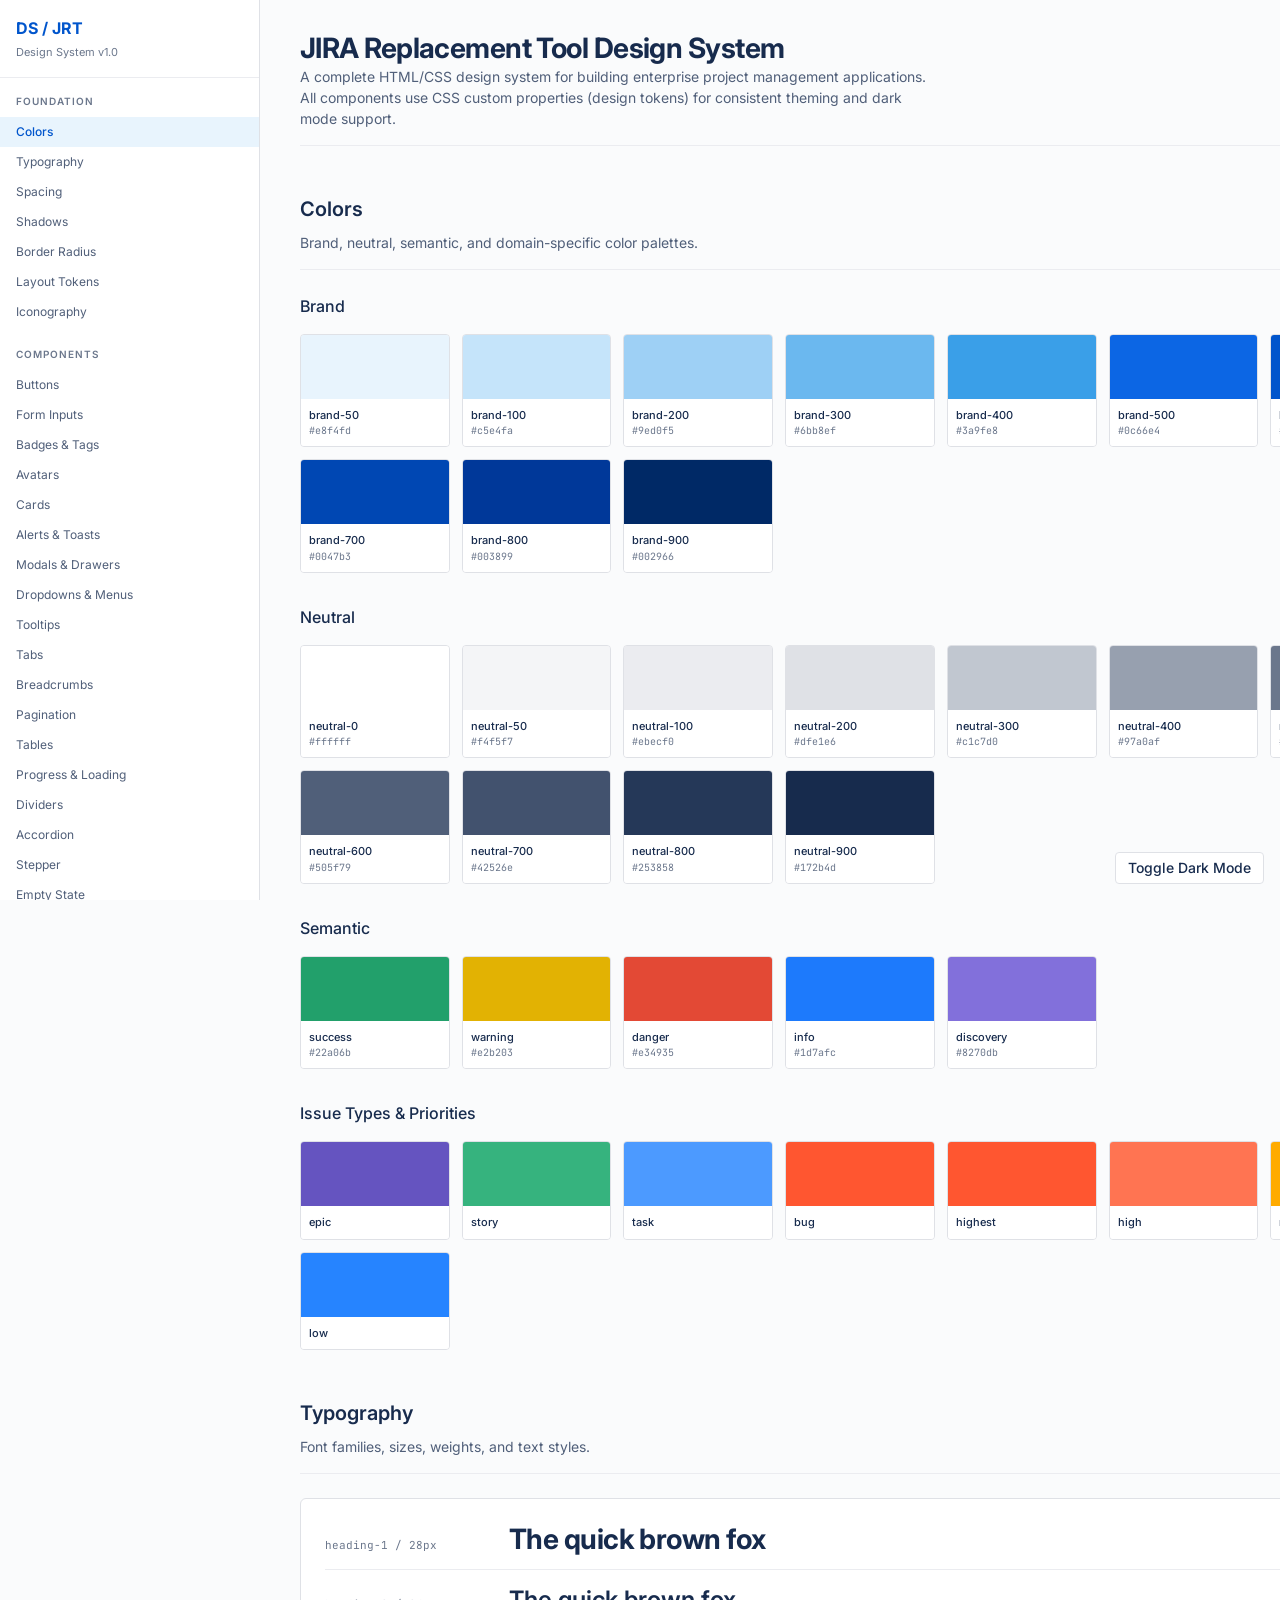
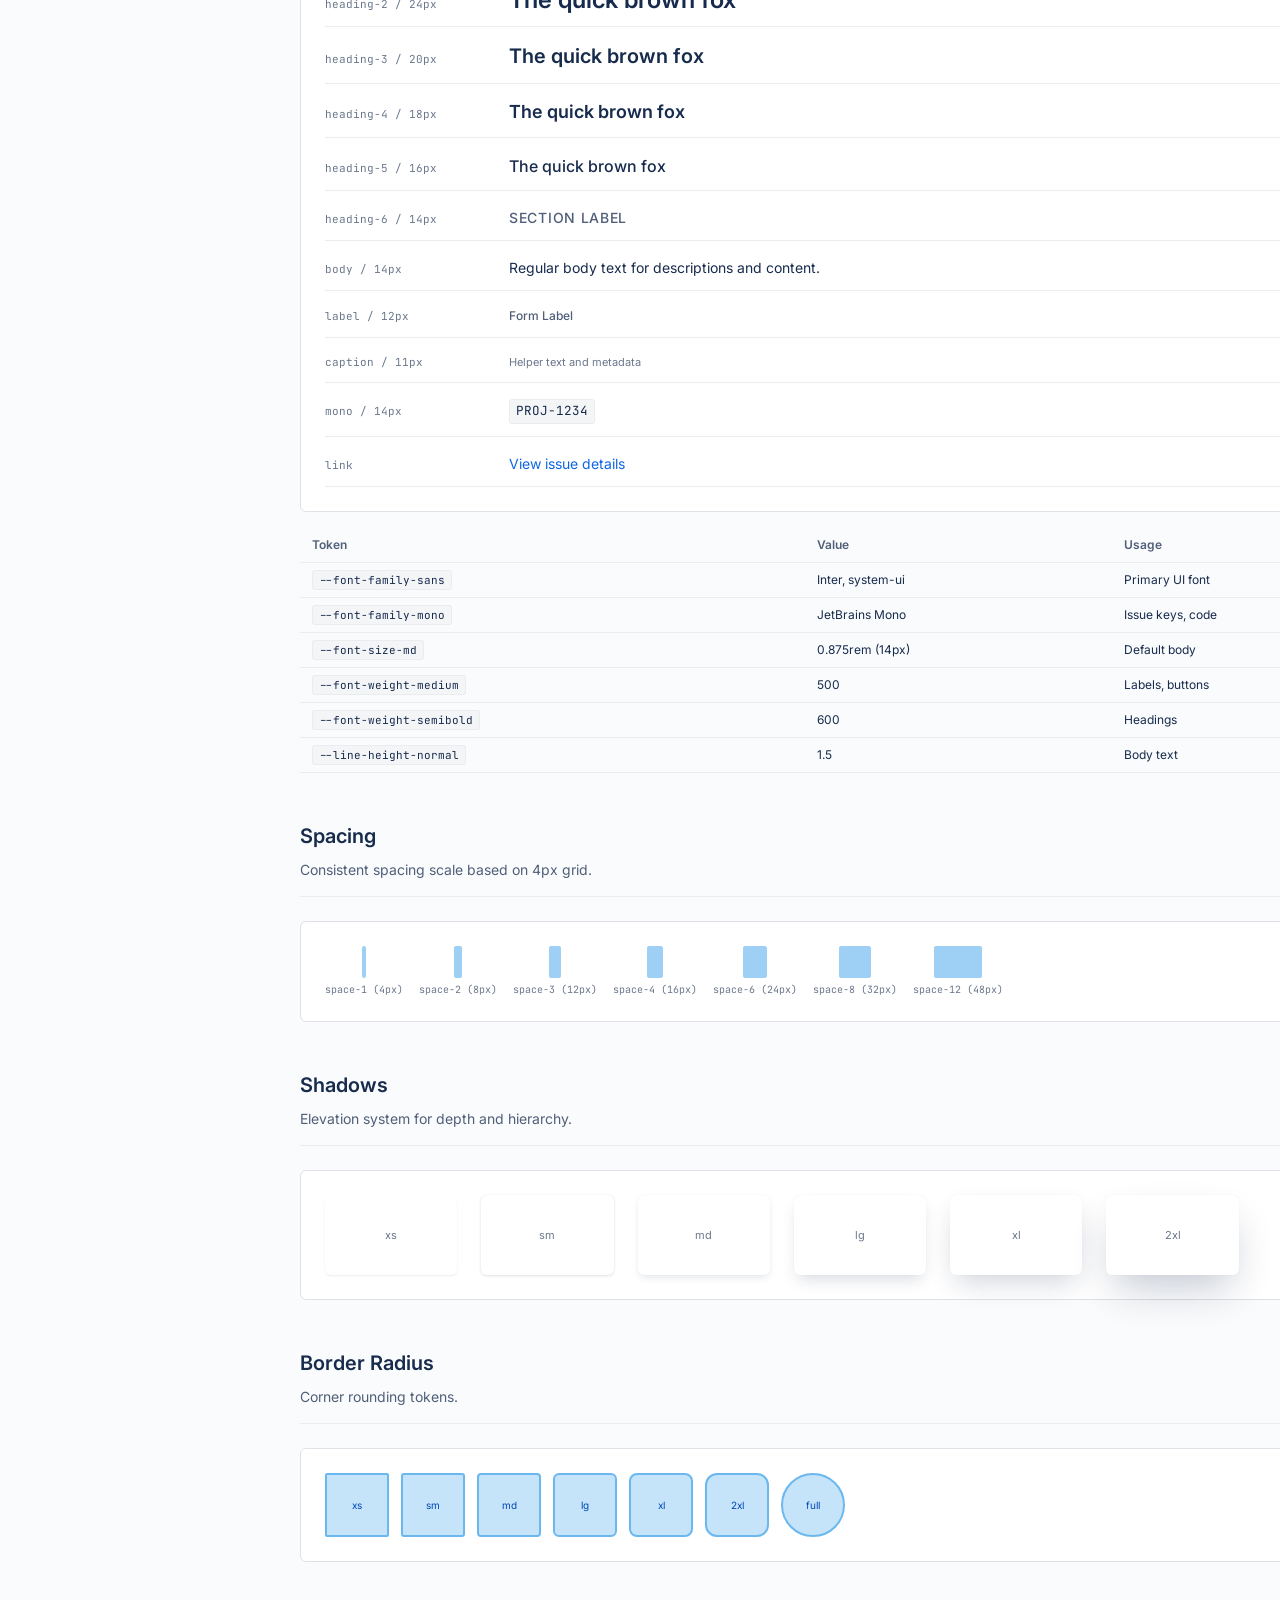
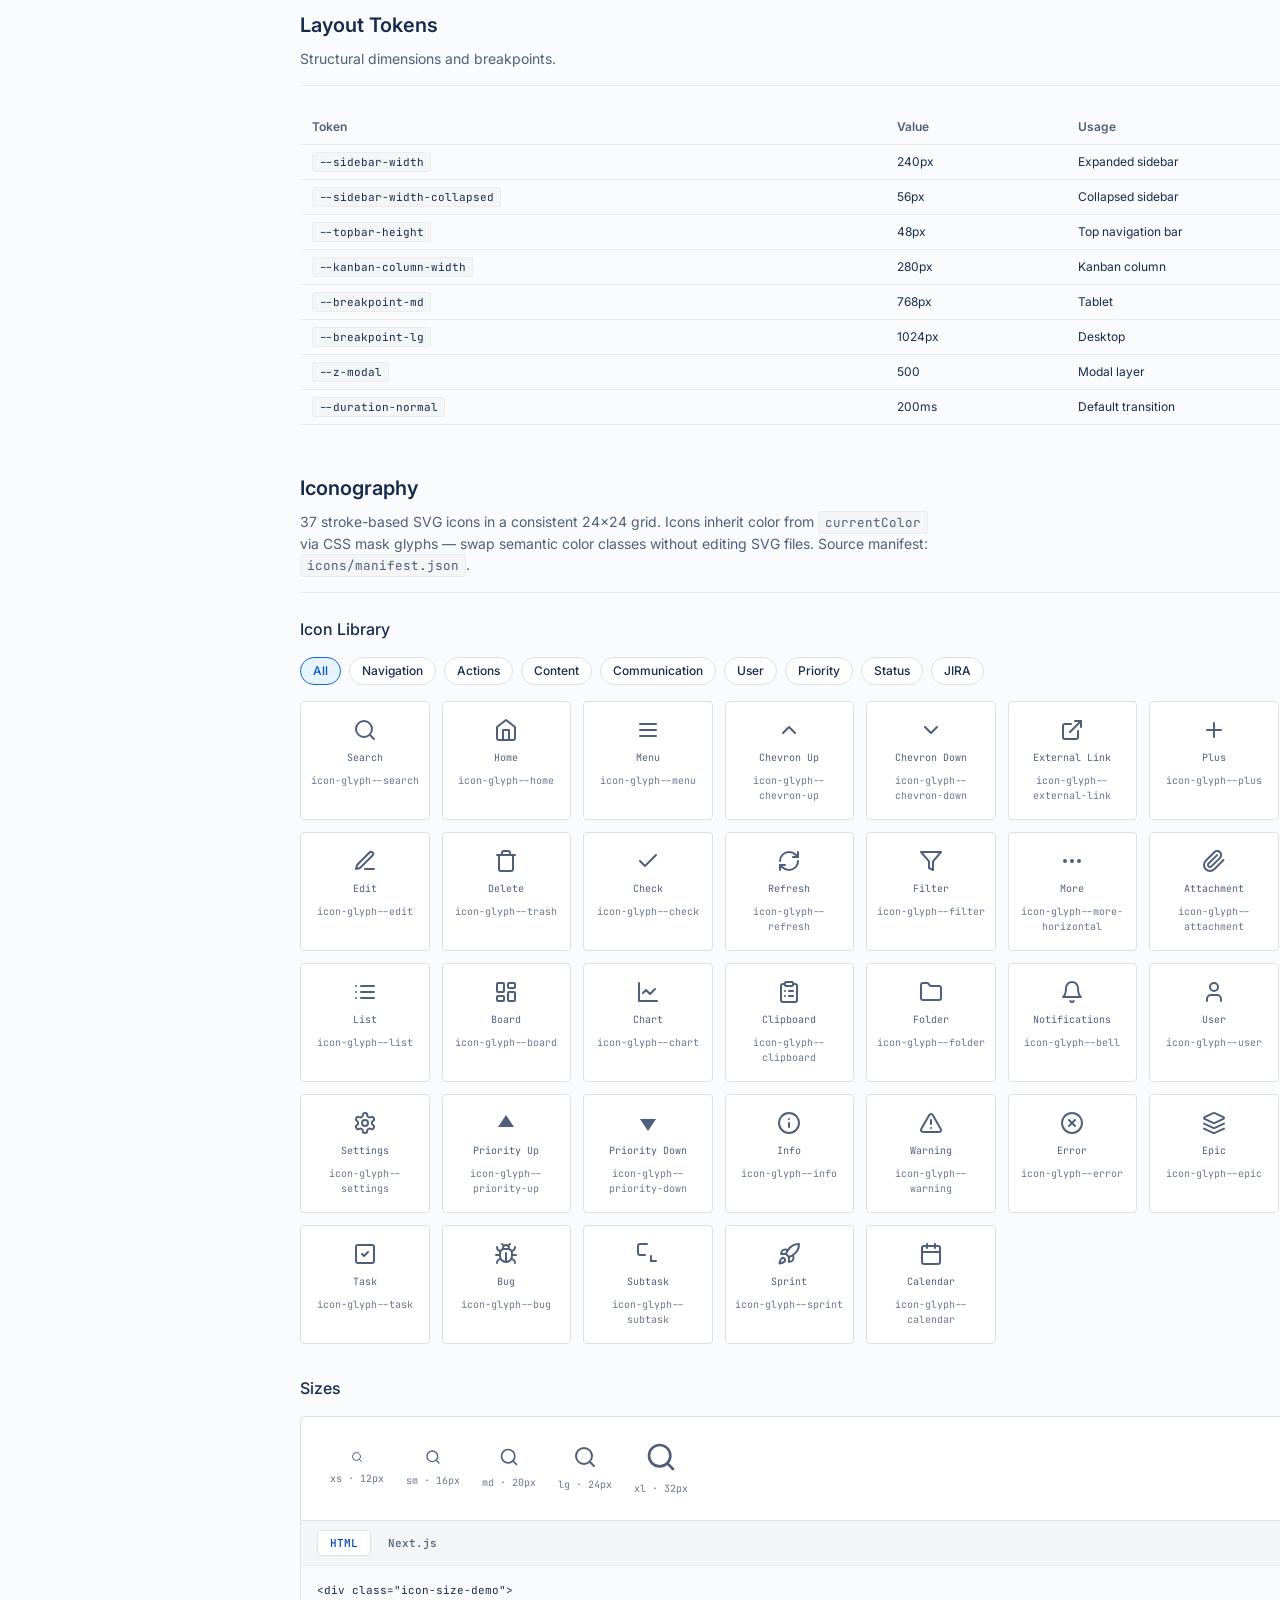
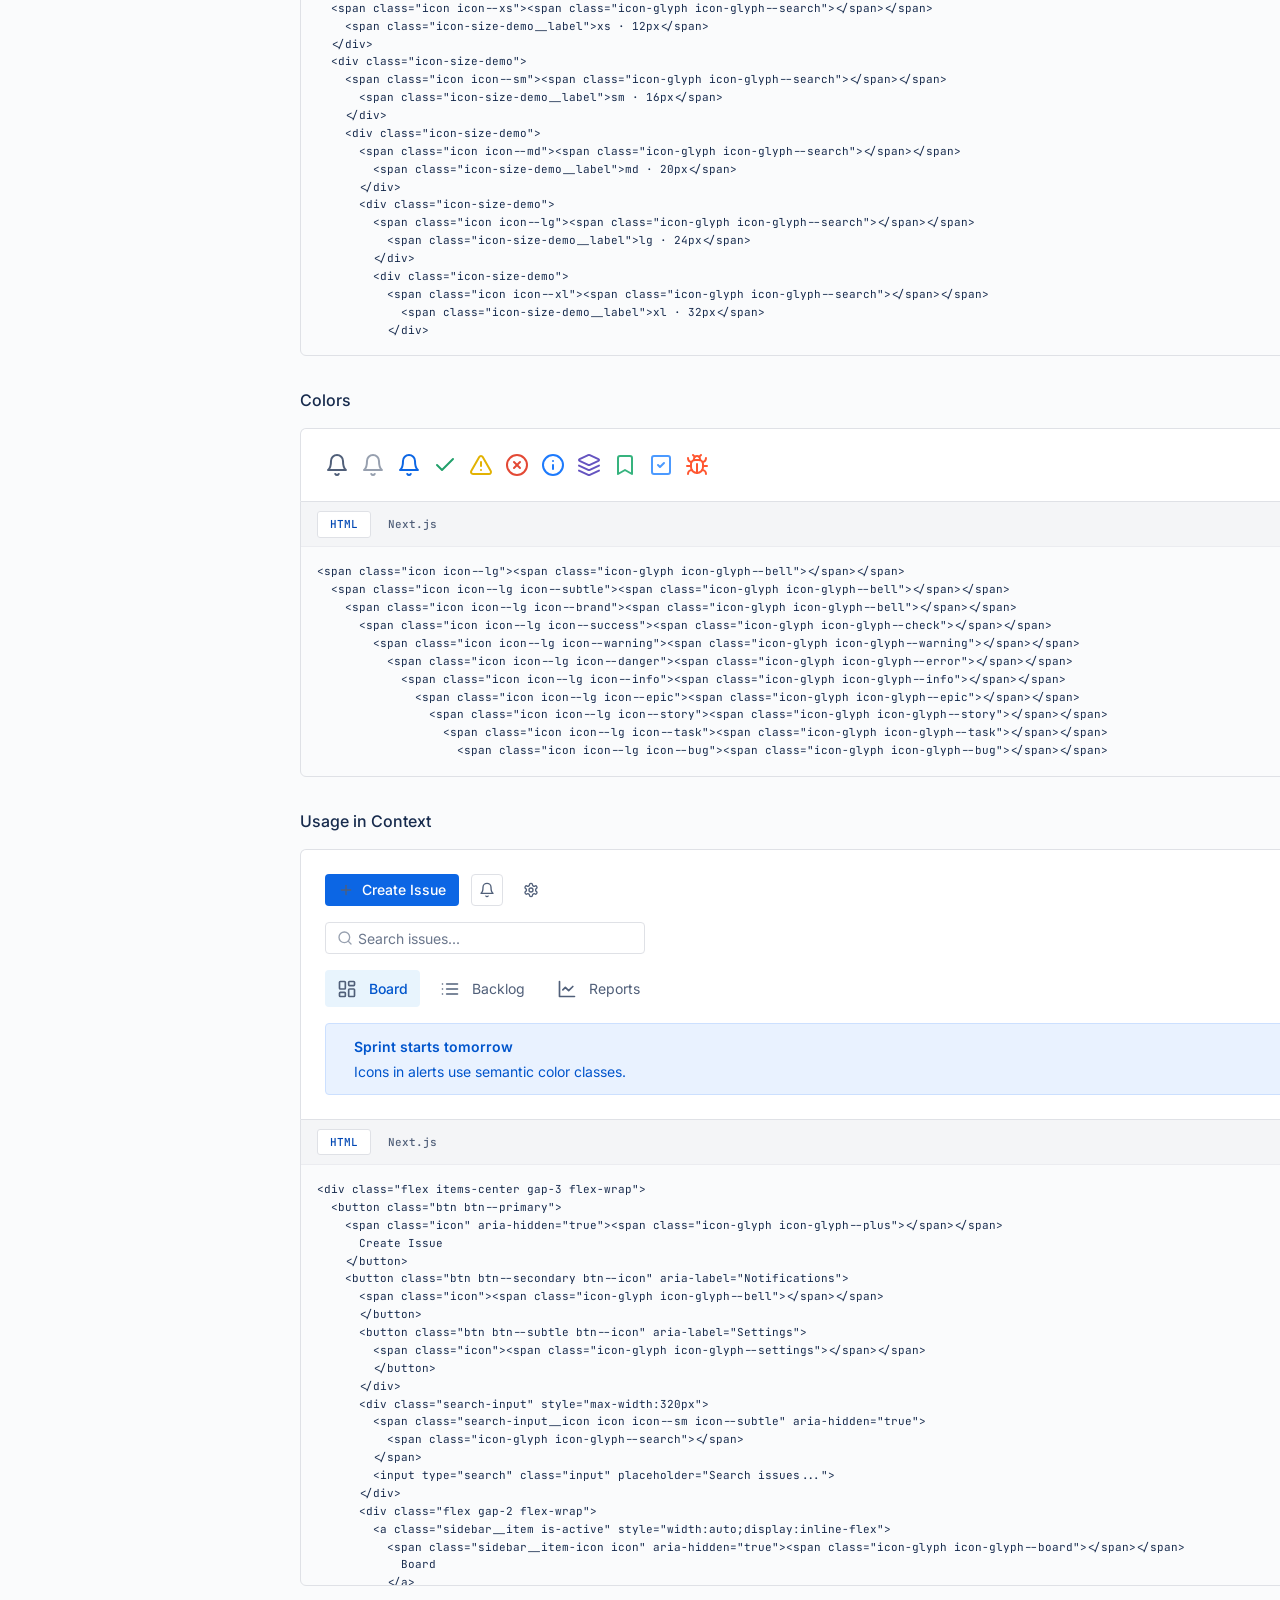
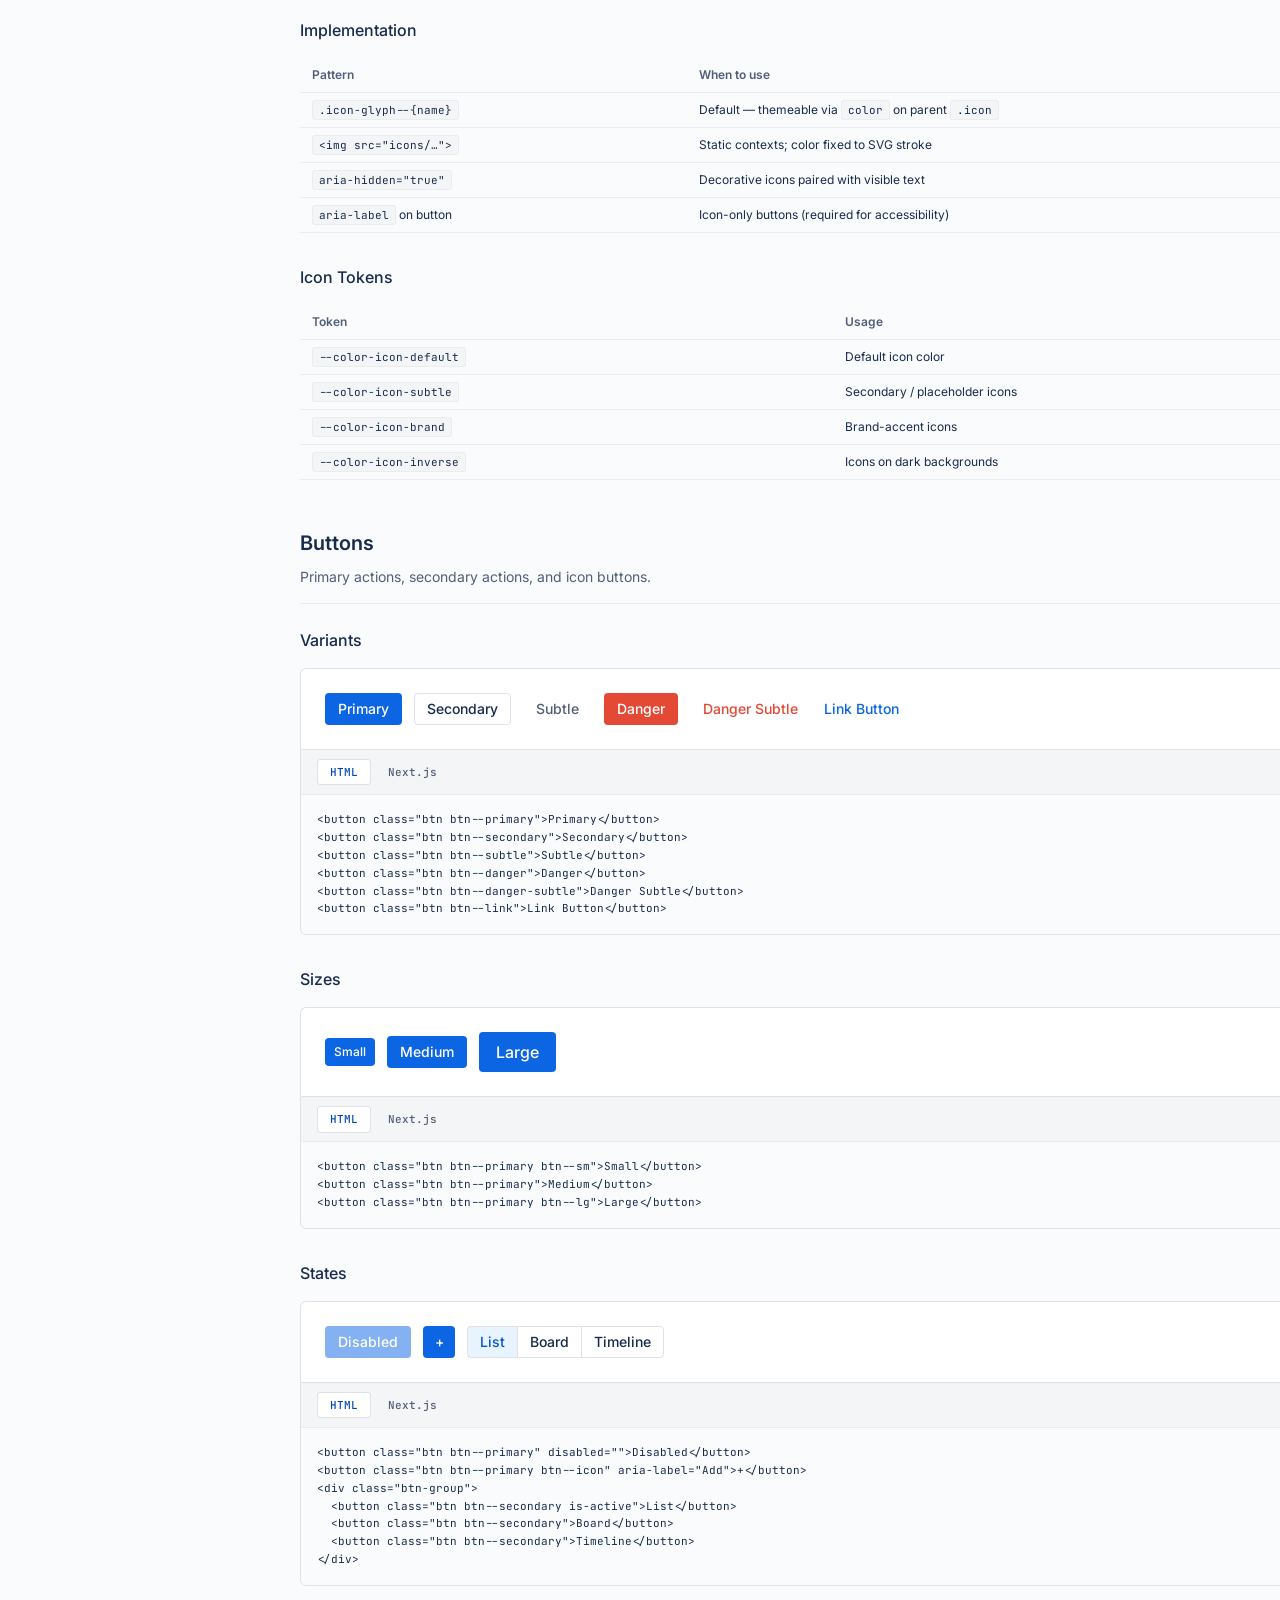
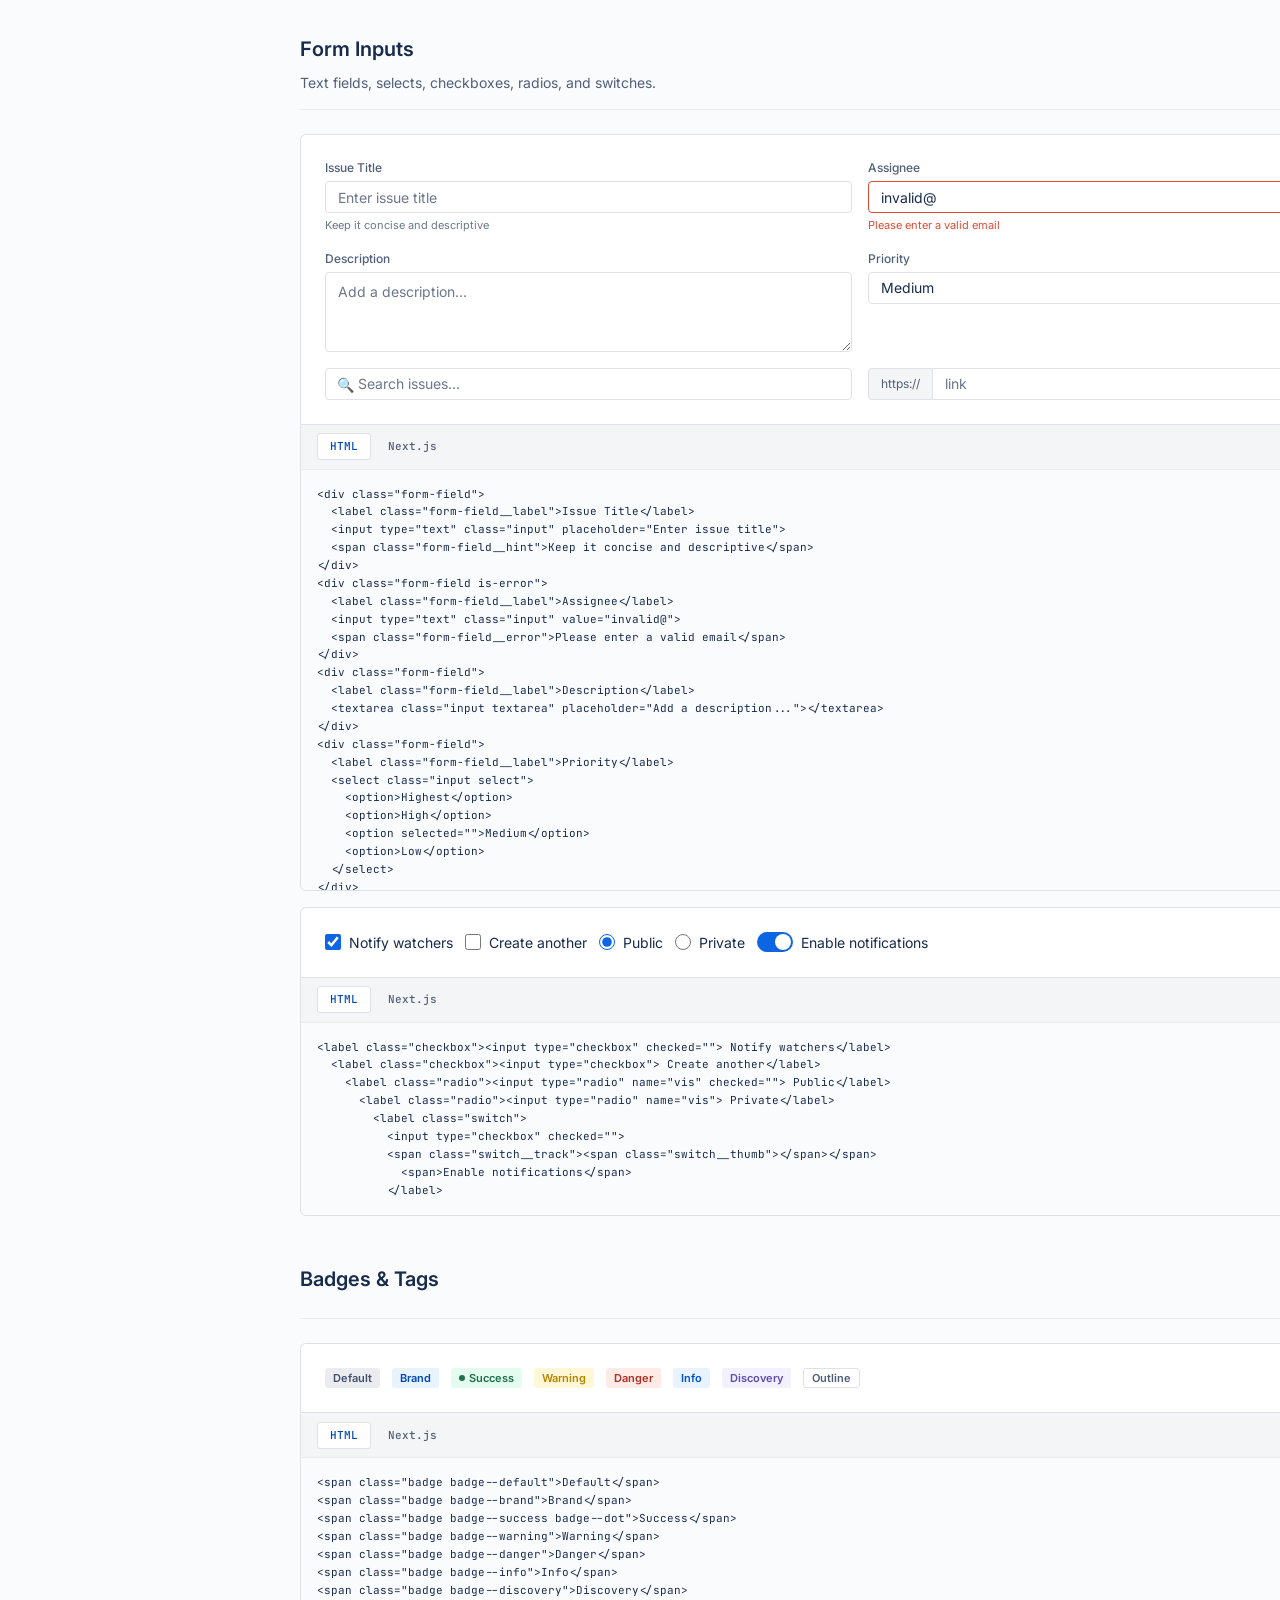
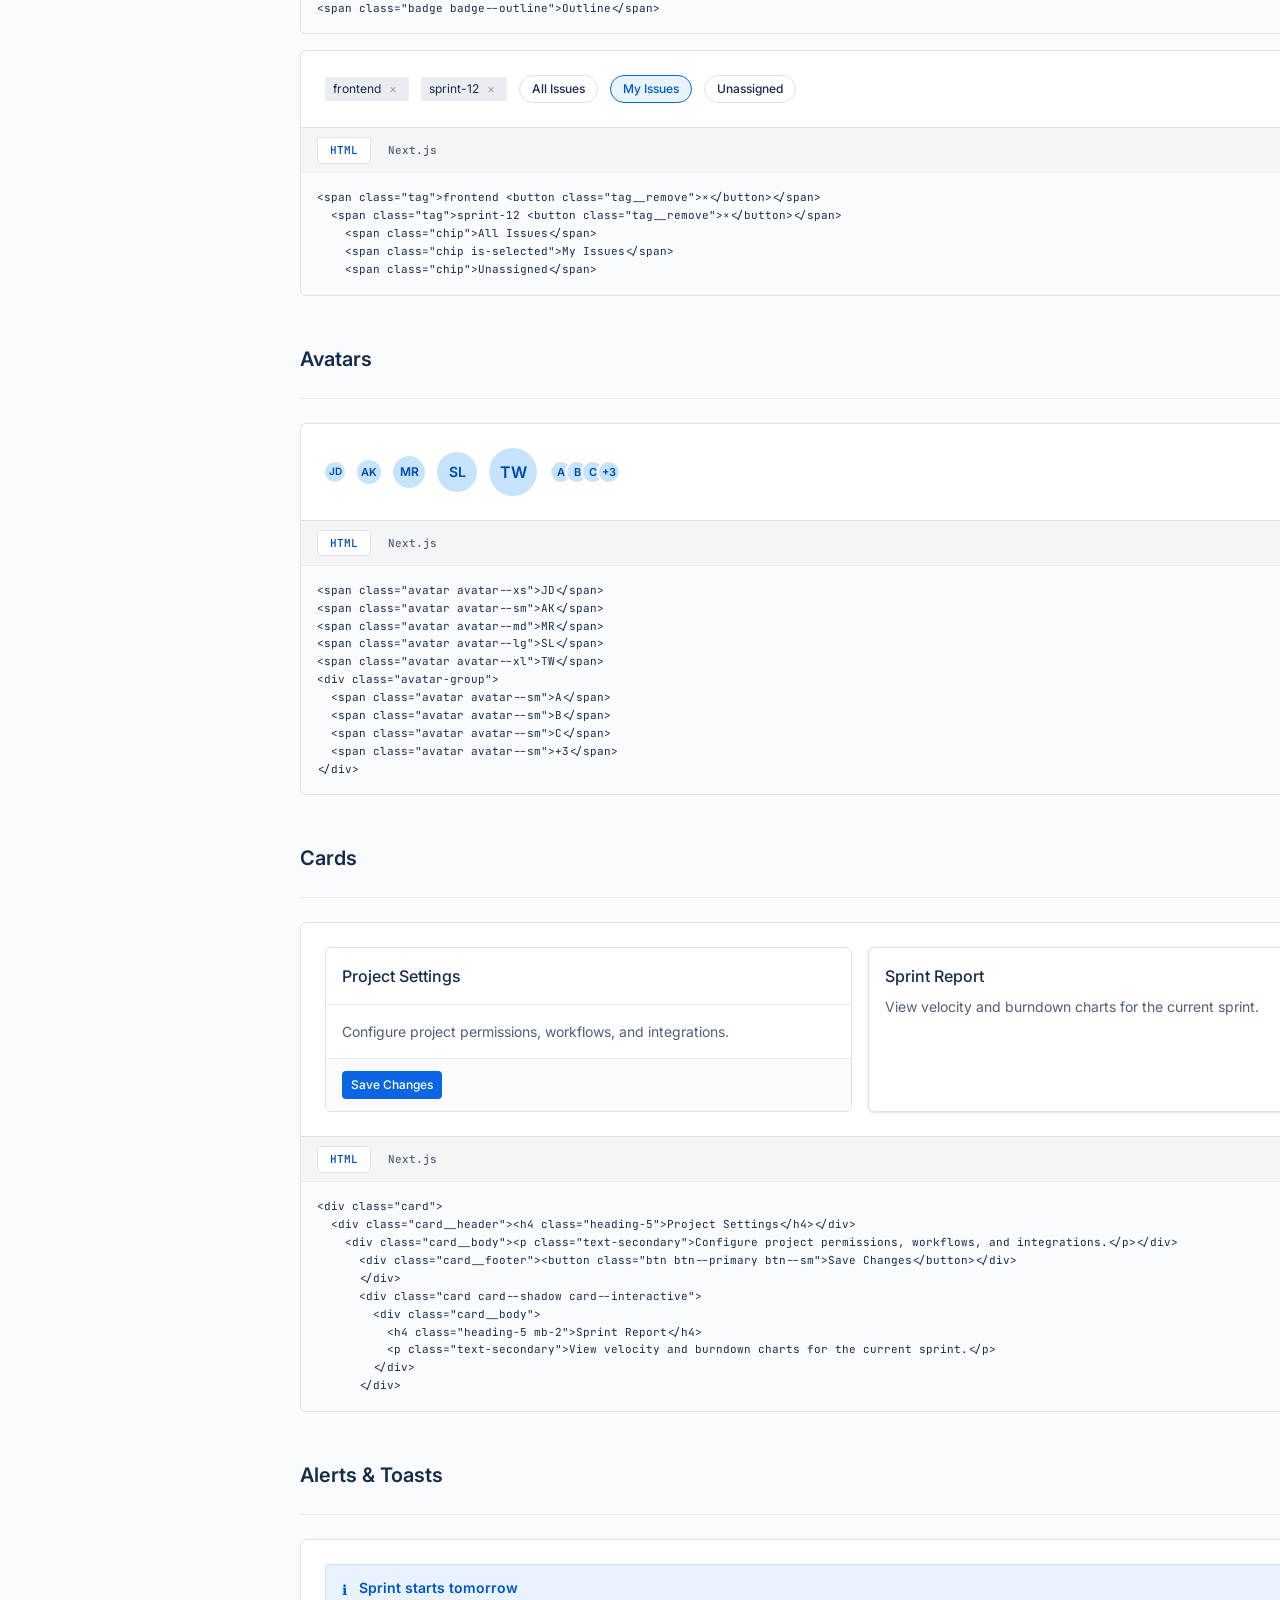
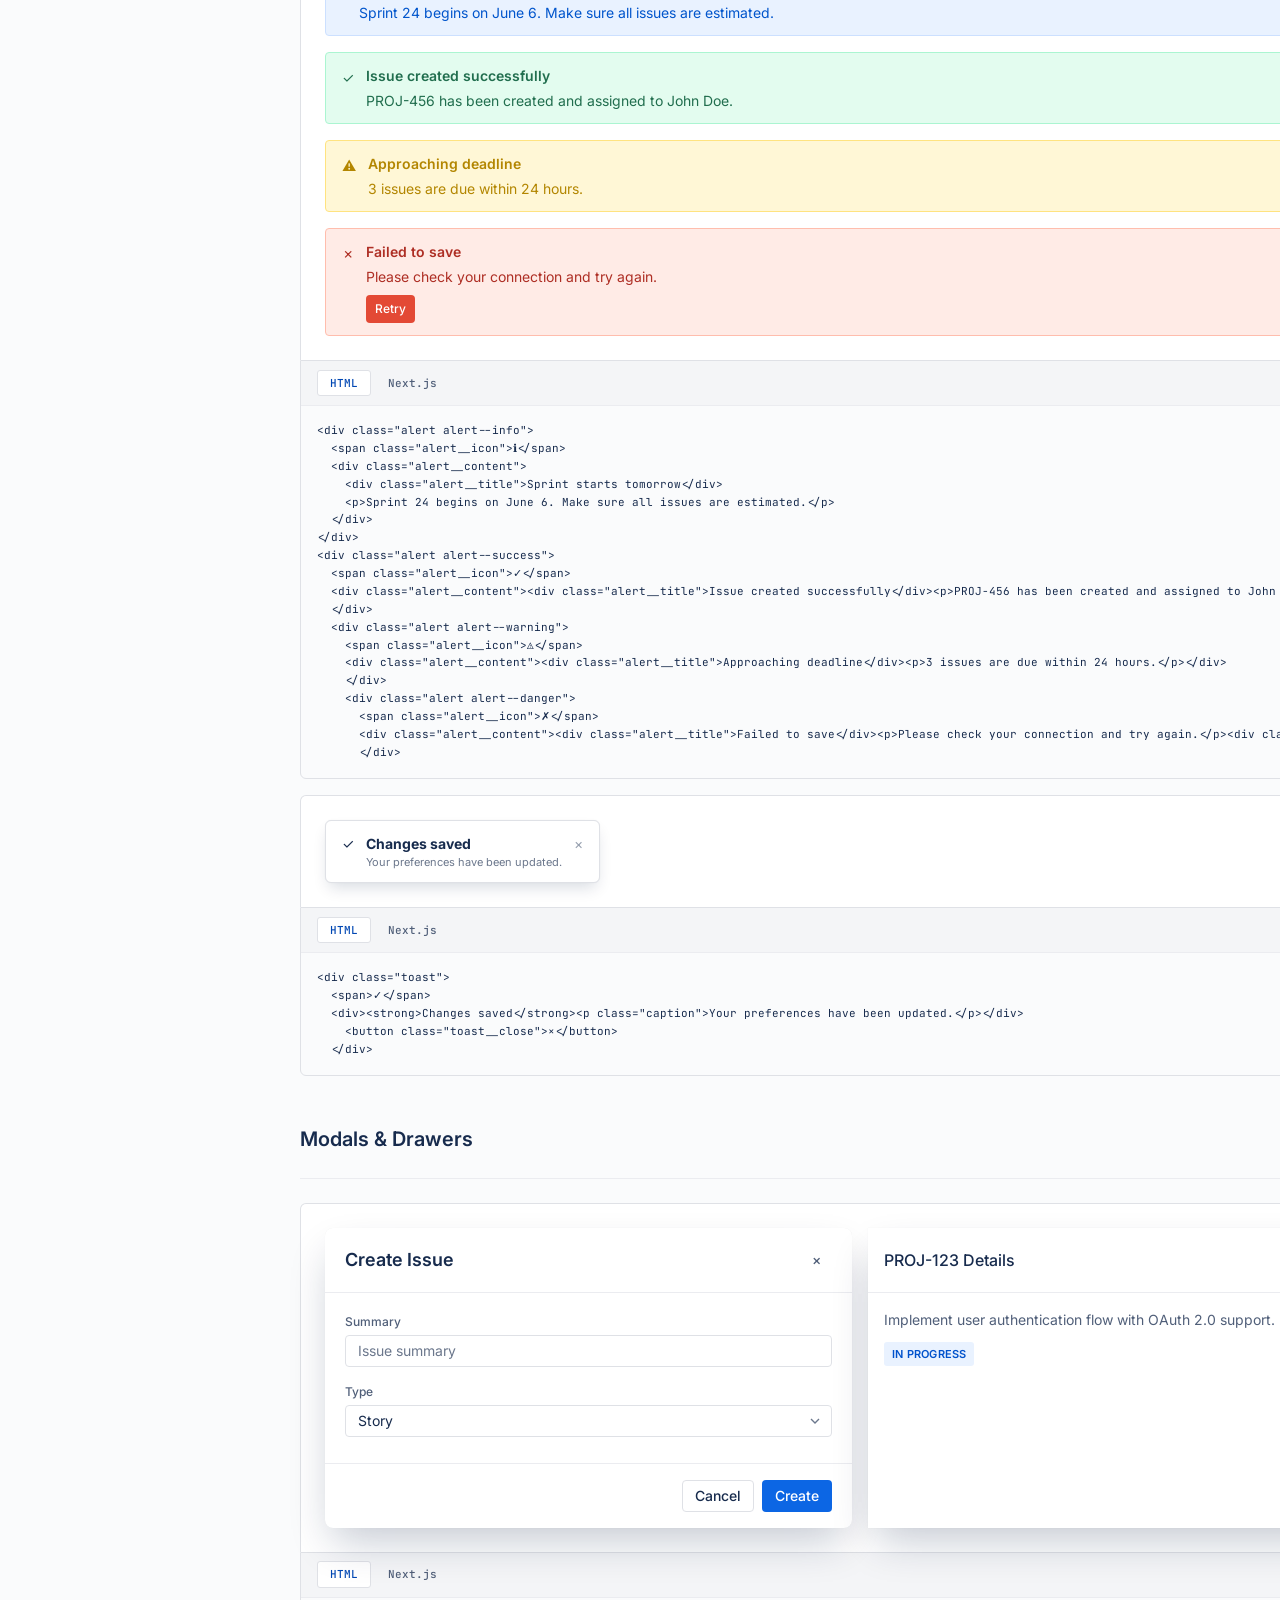
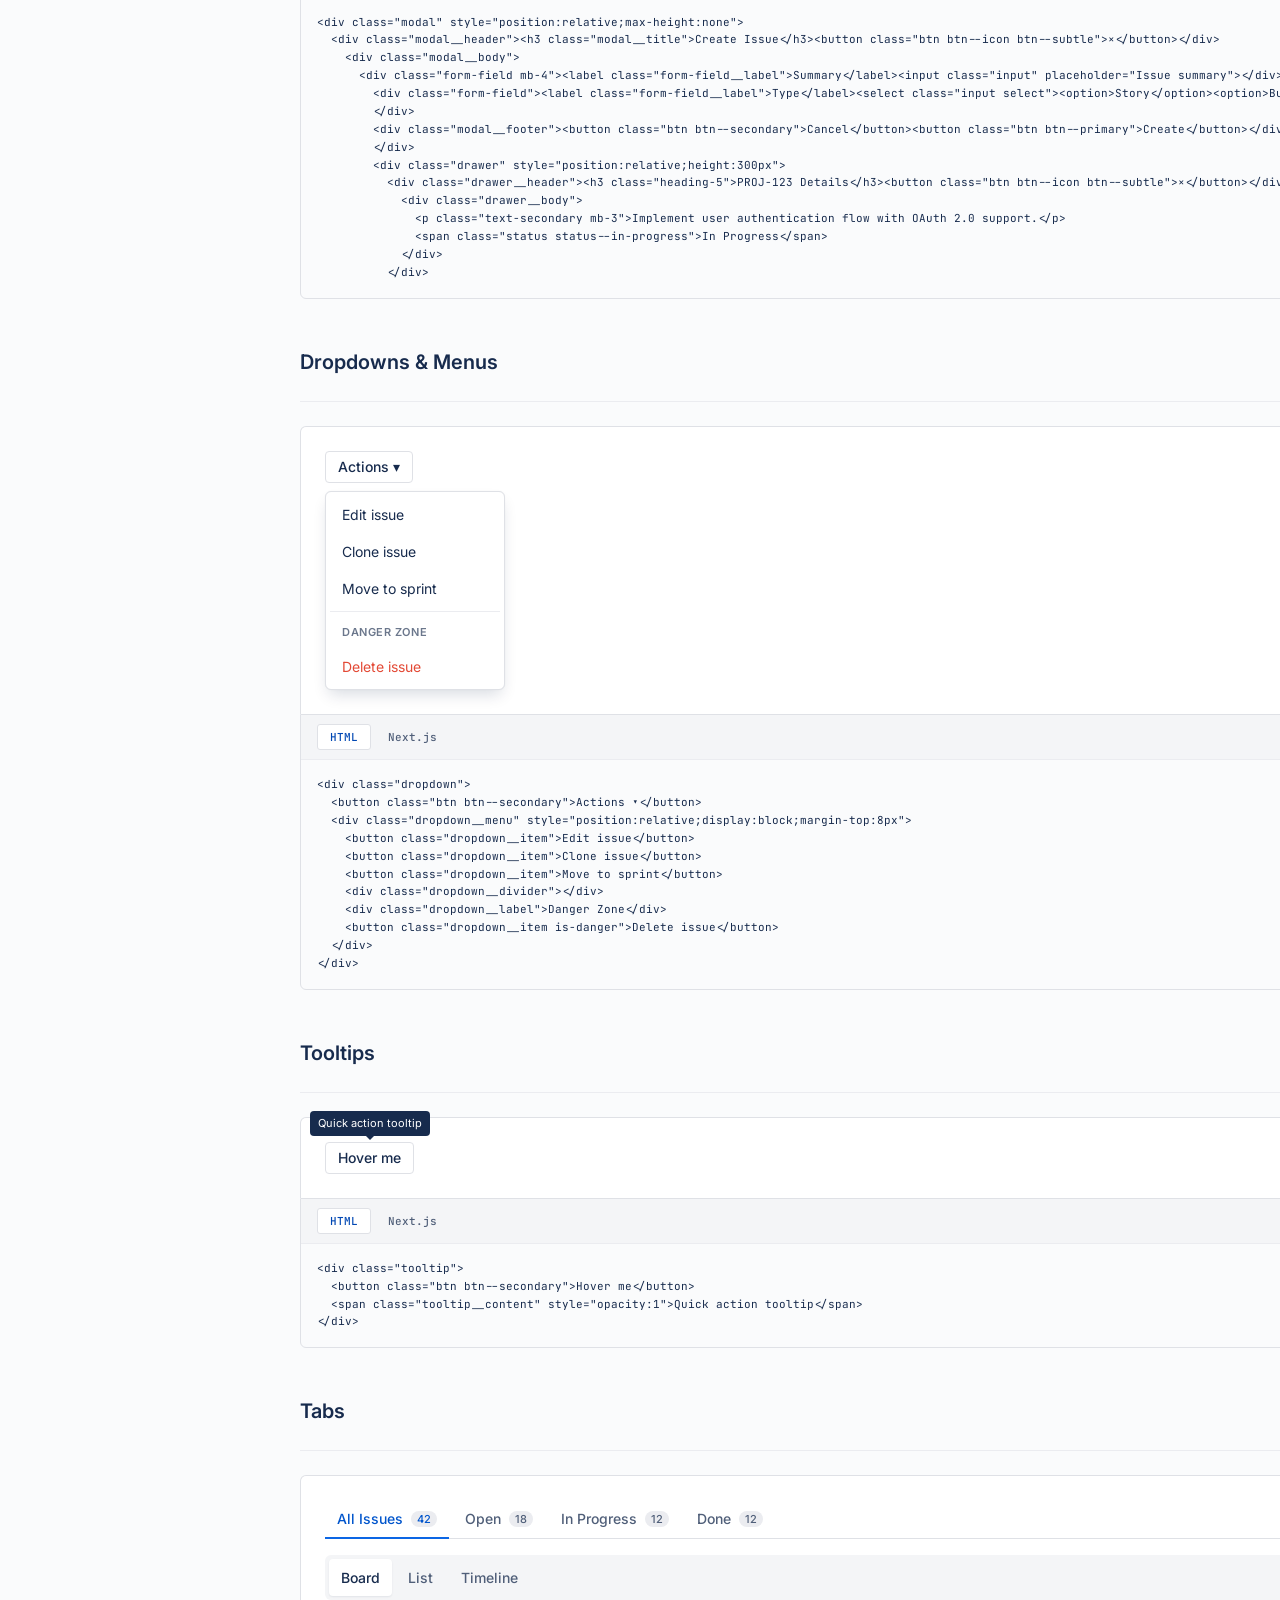
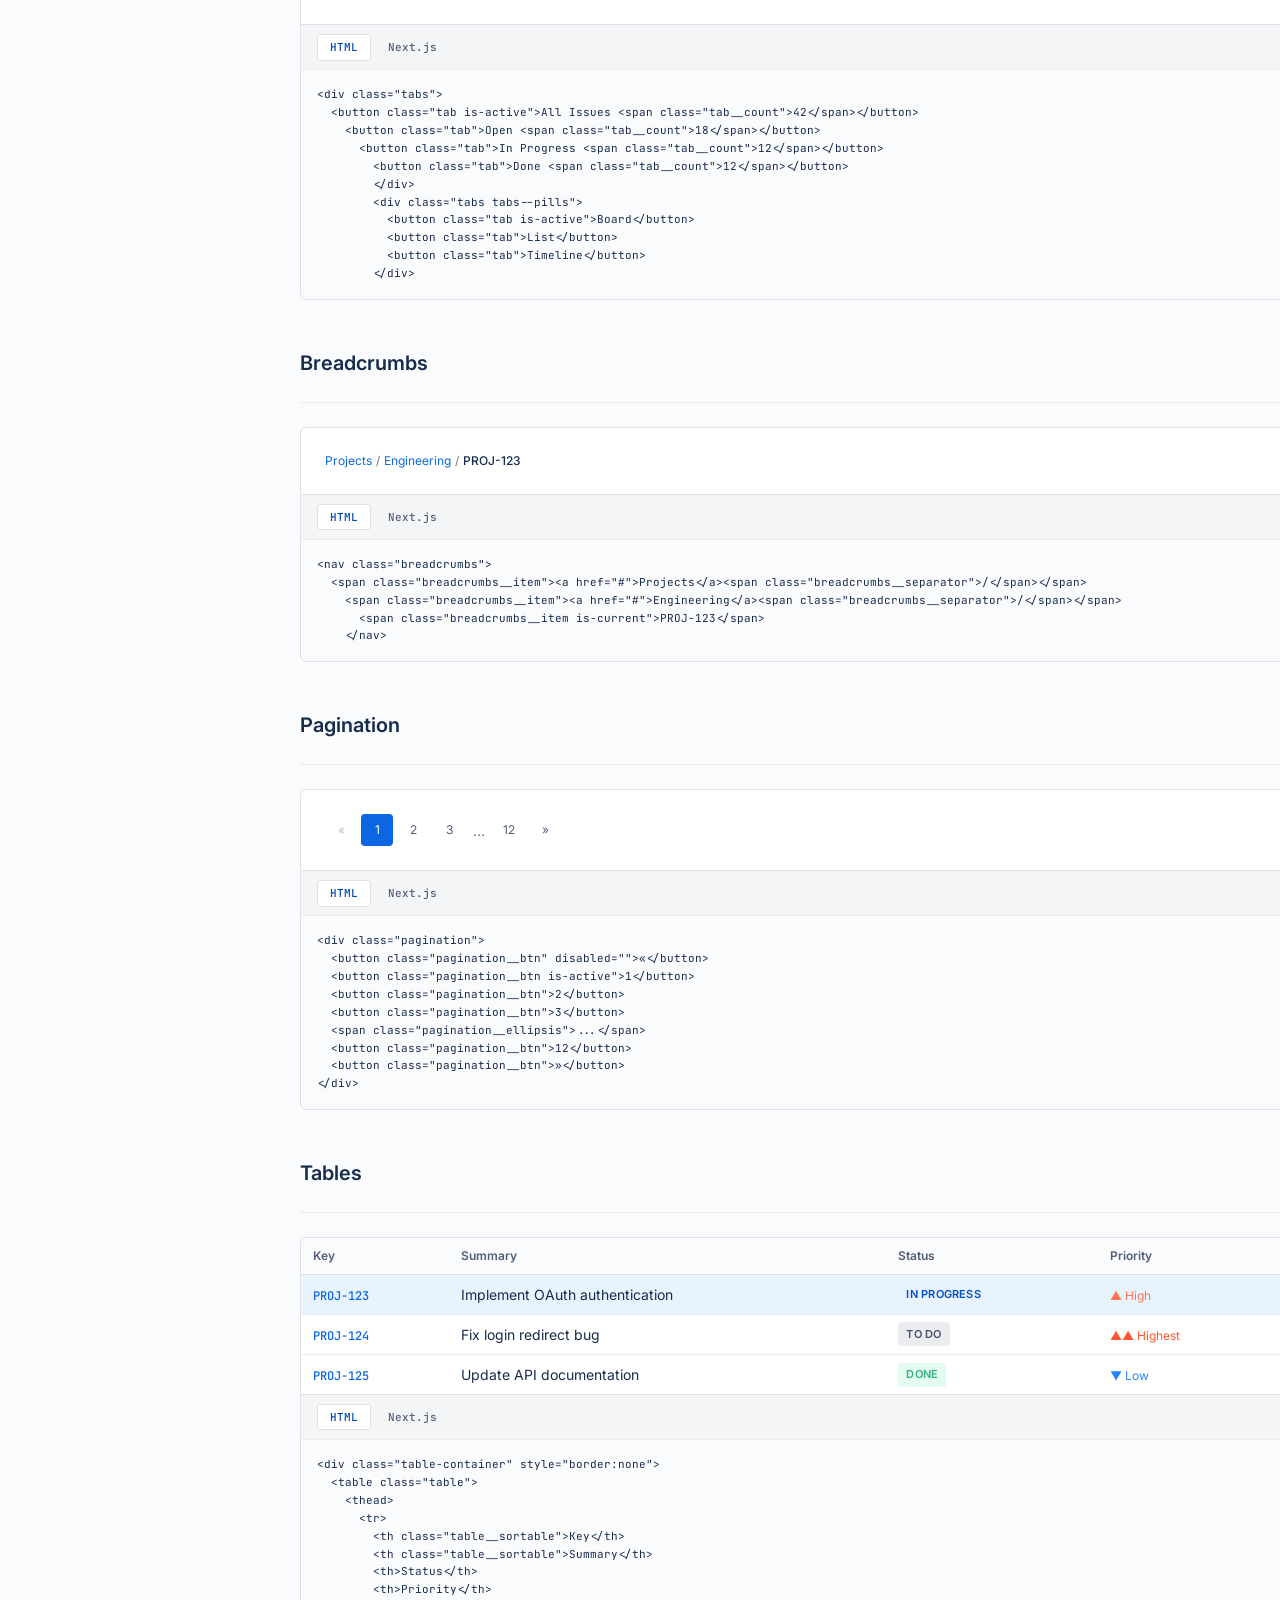
==== commit 00382845: "DS updates - iconography" ====
--- a/index.html
+++ b/index.html
@@ -23,6 +23,7 @@
           <a href="#shadows" class="ds-nav__link">Shadows</a>
           <a href="#radius" class="ds-nav__link">Border Radius</a>
           <a href="#layout" class="ds-nav__link">Layout Tokens</a>
+          <a href="#iconography" class="ds-nav__link">Iconography</a>
         </div>
         <div class="ds-nav__group">
           <div class="ds-nav__label">Components</div>
@@ -262,6 +263,160 @@
             <tr><td><code>--duration-normal</code></td><td>200ms</td><td>Default transition</td></tr>
           </tbody>
         </table>
+      </section>
+
+      <!-- Iconography -->
+      <section class="ds-section" id="iconography">
+        <div class="ds-section__header">
+          <h2 class="ds-section__title">Iconography</h2>
+          <p class="ds-section__description">
+            37 stroke-based SVG icons in a consistent 24×24 grid. Icons inherit color from
+            <code>currentColor</code> via CSS mask glyphs — swap semantic color classes without editing SVG files.
+            Source manifest: <code>icons/manifest.json</code>.
+          </p>
+        </div>
+
+        <div class="ds-subsection">
+          <h3 class="ds-subsection__title">Icon Library</h3>
+          <div class="icon-filter-bar">
+            <span class="chip is-selected" data-icon-filter="all">All</span>
+            <span class="chip" data-icon-filter="navigation">Navigation</span>
+            <span class="chip" data-icon-filter="actions">Actions</span>
+            <span class="chip" data-icon-filter="content">Content</span>
+            <span class="chip" data-icon-filter="communication">Communication</span>
+            <span class="chip" data-icon-filter="user">User</span>
+            <span class="chip" data-icon-filter="priority">Priority</span>
+            <span class="chip" data-icon-filter="status">Status</span>
+            <span class="chip" data-icon-filter="jira">JIRA</span>
+          </div>
+          <div id="icon-grid" class="icon-grid" aria-live="polite"></div>
+        </div>
+
+        <div class="ds-subsection">
+          <h3 class="ds-subsection__title">Sizes</h3>
+          <div class="ds-demo ds-demo--inline">
+            <div class="icon-size-demo">
+              <span class="icon icon--xs"><span class="icon-glyph icon-glyph--search"></span></span>
+              <span class="icon-size-demo__label">xs · 12px</span>
+            </div>
+            <div class="icon-size-demo">
+              <span class="icon icon--sm"><span class="icon-glyph icon-glyph--search"></span></span>
+              <span class="icon-size-demo__label">sm · 16px</span>
+            </div>
+            <div class="icon-size-demo">
+              <span class="icon icon--md"><span class="icon-glyph icon-glyph--search"></span></span>
+              <span class="icon-size-demo__label">md · 20px</span>
+            </div>
+            <div class="icon-size-demo">
+              <span class="icon icon--lg"><span class="icon-glyph icon-glyph--search"></span></span>
+              <span class="icon-size-demo__label">lg · 24px</span>
+            </div>
+            <div class="icon-size-demo">
+              <span class="icon icon--xl"><span class="icon-glyph icon-glyph--search"></span></span>
+              <span class="icon-size-demo__label">xl · 32px</span>
+            </div>
+          </div>
+        </div>
+
+        <div class="ds-subsection">
+          <h3 class="ds-subsection__title">Colors</h3>
+          <div class="ds-demo ds-demo--inline">
+            <span class="icon icon--lg"><span class="icon-glyph icon-glyph--bell"></span></span>
+            <span class="icon icon--lg icon--subtle"><span class="icon-glyph icon-glyph--bell"></span></span>
+            <span class="icon icon--lg icon--brand"><span class="icon-glyph icon-glyph--bell"></span></span>
+            <span class="icon icon--lg icon--success"><span class="icon-glyph icon-glyph--check"></span></span>
+            <span class="icon icon--lg icon--warning"><span class="icon-glyph icon-glyph--warning"></span></span>
+            <span class="icon icon--lg icon--danger"><span class="icon-glyph icon-glyph--error"></span></span>
+            <span class="icon icon--lg icon--info"><span class="icon-glyph icon-glyph--info"></span></span>
+            <span class="icon icon--lg icon--epic"><span class="icon-glyph icon-glyph--epic"></span></span>
+            <span class="icon icon--lg icon--story"><span class="icon-glyph icon-glyph--story"></span></span>
+            <span class="icon icon--lg icon--task"><span class="icon-glyph icon-glyph--task"></span></span>
+            <span class="icon icon--lg icon--bug"><span class="icon-glyph icon-glyph--bug"></span></span>
+          </div>
+        </div>
+
+        <div class="ds-subsection">
+          <h3 class="ds-subsection__title">Usage in Context</h3>
+          <div class="ds-demo ds-demo--stack">
+            <div class="flex items-center gap-3 flex-wrap">
+              <button class="btn btn--primary">
+                <span class="icon" aria-hidden="true"><span class="icon-glyph icon-glyph--plus"></span></span>
+                Create Issue
+              </button>
+              <button class="btn btn--secondary btn--icon" aria-label="Notifications">
+                <span class="icon"><span class="icon-glyph icon-glyph--bell"></span></span>
+              </button>
+              <button class="btn btn--subtle btn--icon" aria-label="Settings">
+                <span class="icon"><span class="icon-glyph icon-glyph--settings"></span></span>
+              </button>
+            </div>
+            <div class="search-input" style="max-width:320px">
+              <span class="search-input__icon icon icon--sm icon--subtle" aria-hidden="true">
+                <span class="icon-glyph icon-glyph--search"></span>
+              </span>
+              <input type="search" class="input" placeholder="Search issues...">
+            </div>
+            <div class="flex gap-2 flex-wrap">
+              <a class="sidebar__item is-active" style="width:auto;display:inline-flex">
+                <span class="sidebar__item-icon icon" aria-hidden="true"><span class="icon-glyph icon-glyph--board"></span></span>
+                Board
+              </a>
+              <a class="sidebar__item" style="width:auto;display:inline-flex">
+                <span class="sidebar__item-icon icon" aria-hidden="true"><span class="icon-glyph icon-glyph--list"></span></span>
+                Backlog
+              </a>
+              <a class="sidebar__item" style="width:auto;display:inline-flex">
+                <span class="sidebar__item-icon icon" aria-hidden="true"><span class="icon-glyph icon-glyph--chart"></span></span>
+                Reports
+              </a>
+            </div>
+            <div class="alert alert--info">
+              <span class="alert__icon icon icon--info" aria-hidden="true"><span class="icon-glyph icon-glyph--info"></span></span>
+              <div class="alert__content">
+                <div class="alert__title">Sprint starts tomorrow</div>
+                <p>Icons in alerts use semantic color classes.</p>
+              </div>
+            </div>
+          </div>
+        </div>
+
+        <div class="ds-subsection">
+          <h3 class="ds-subsection__title">Implementation</h3>
+          <table class="token-table">
+            <thead><tr><th>Pattern</th><th>When to use</th></tr></thead>
+            <tbody>
+              <tr>
+                <td><code>.icon-glyph--{name}</code></td>
+                <td>Default — themeable via <code>color</code> on parent <code>.icon</code></td>
+              </tr>
+              <tr>
+                <td><code>&lt;img src="icons/…"&gt;</code></td>
+                <td>Static contexts; color fixed to SVG stroke</td>
+              </tr>
+              <tr>
+                <td><code>aria-hidden="true"</code></td>
+                <td>Decorative icons paired with visible text</td>
+              </tr>
+              <tr>
+                <td><code>aria-label</code> on button</td>
+                <td>Icon-only buttons (required for accessibility)</td>
+              </tr>
+            </tbody>
+          </table>
+        </div>
+
+        <div class="ds-subsection">
+          <h3 class="ds-subsection__title">Icon Tokens</h3>
+          <table class="token-table">
+            <thead><tr><th>Token</th><th>Usage</th></tr></thead>
+            <tbody>
+              <tr><td><code>--color-icon-default</code></td><td>Default icon color</td></tr>
+              <tr><td><code>--color-icon-subtle</code></td><td>Secondary / placeholder icons</td></tr>
+              <tr><td><code>--color-icon-brand</code></td><td>Brand-accent icons</td></tr>
+              <tr><td><code>--color-icon-inverse</code></td><td>Icons on dark backgrounds</td></tr>
+            </tbody>
+          </table>
+        </div>
       </section>
 
       <!-- ═══════════ COMPONENTS ═══════════ -->
